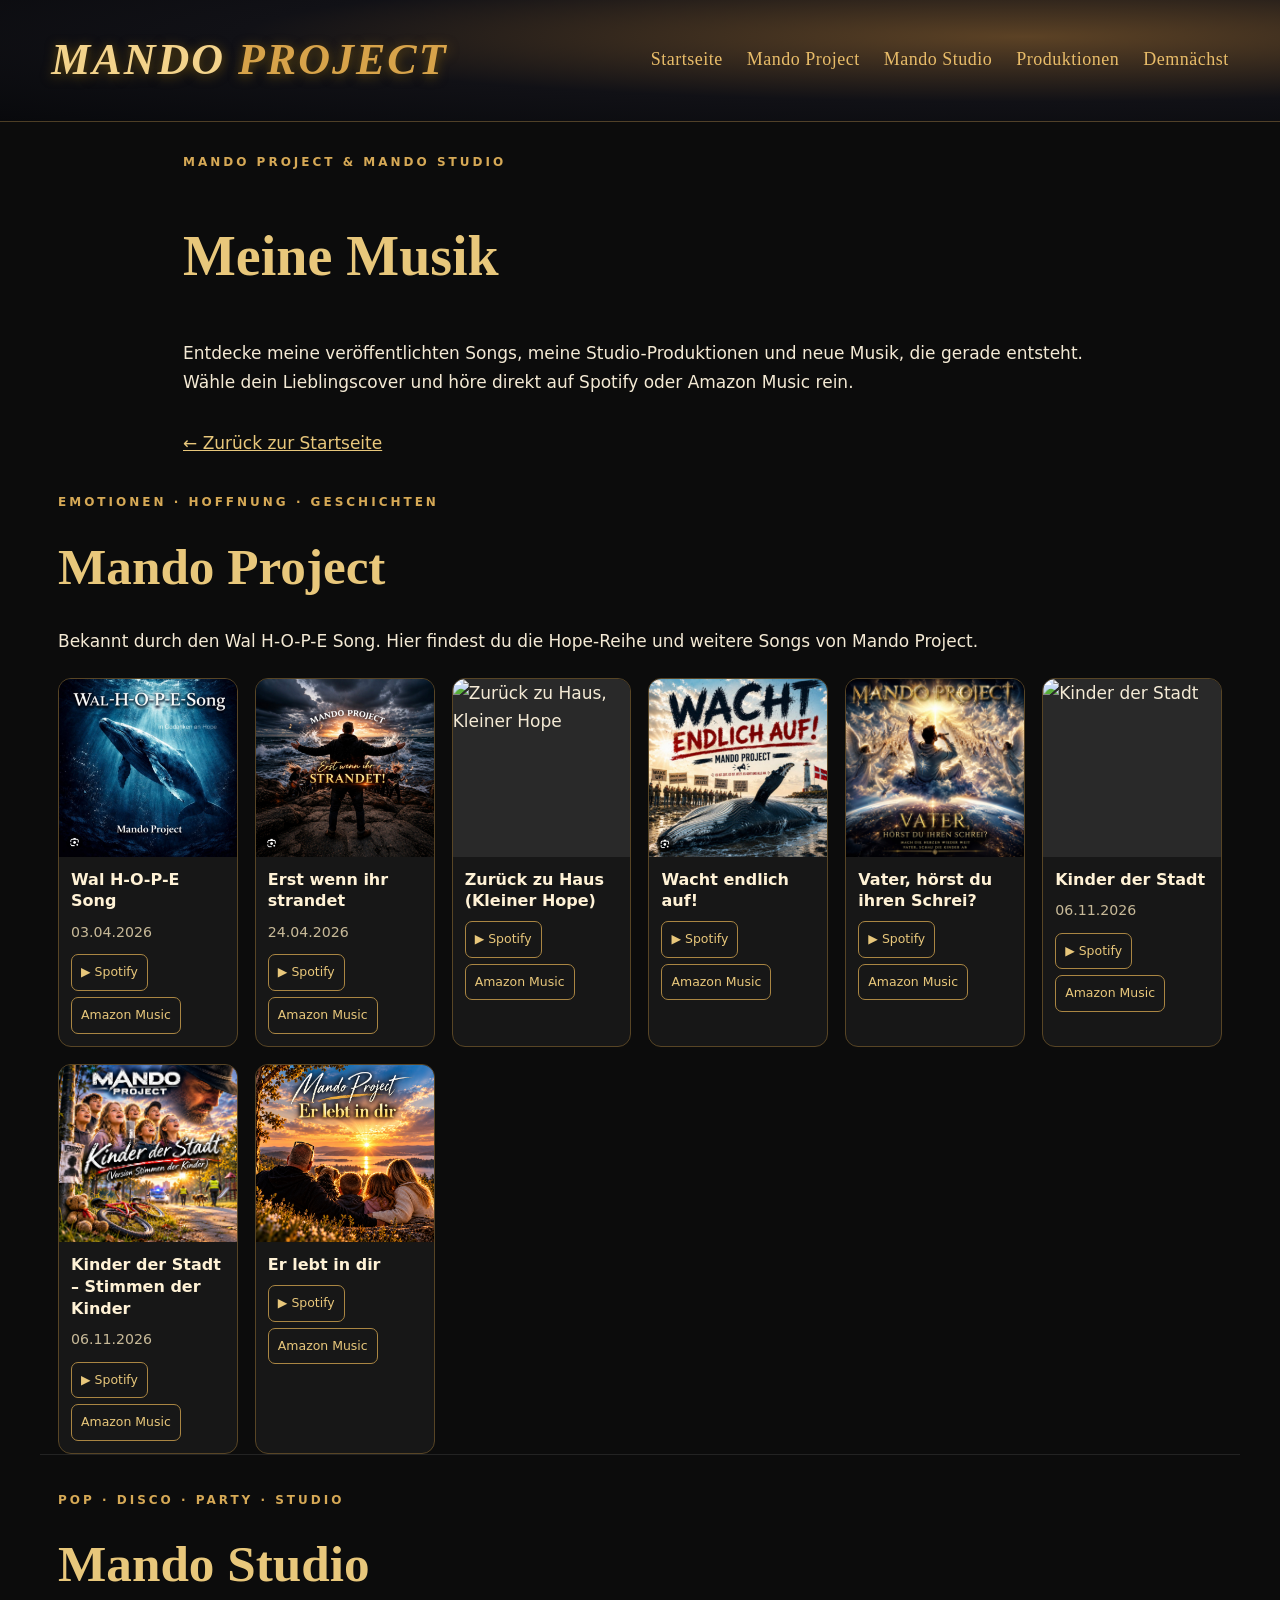
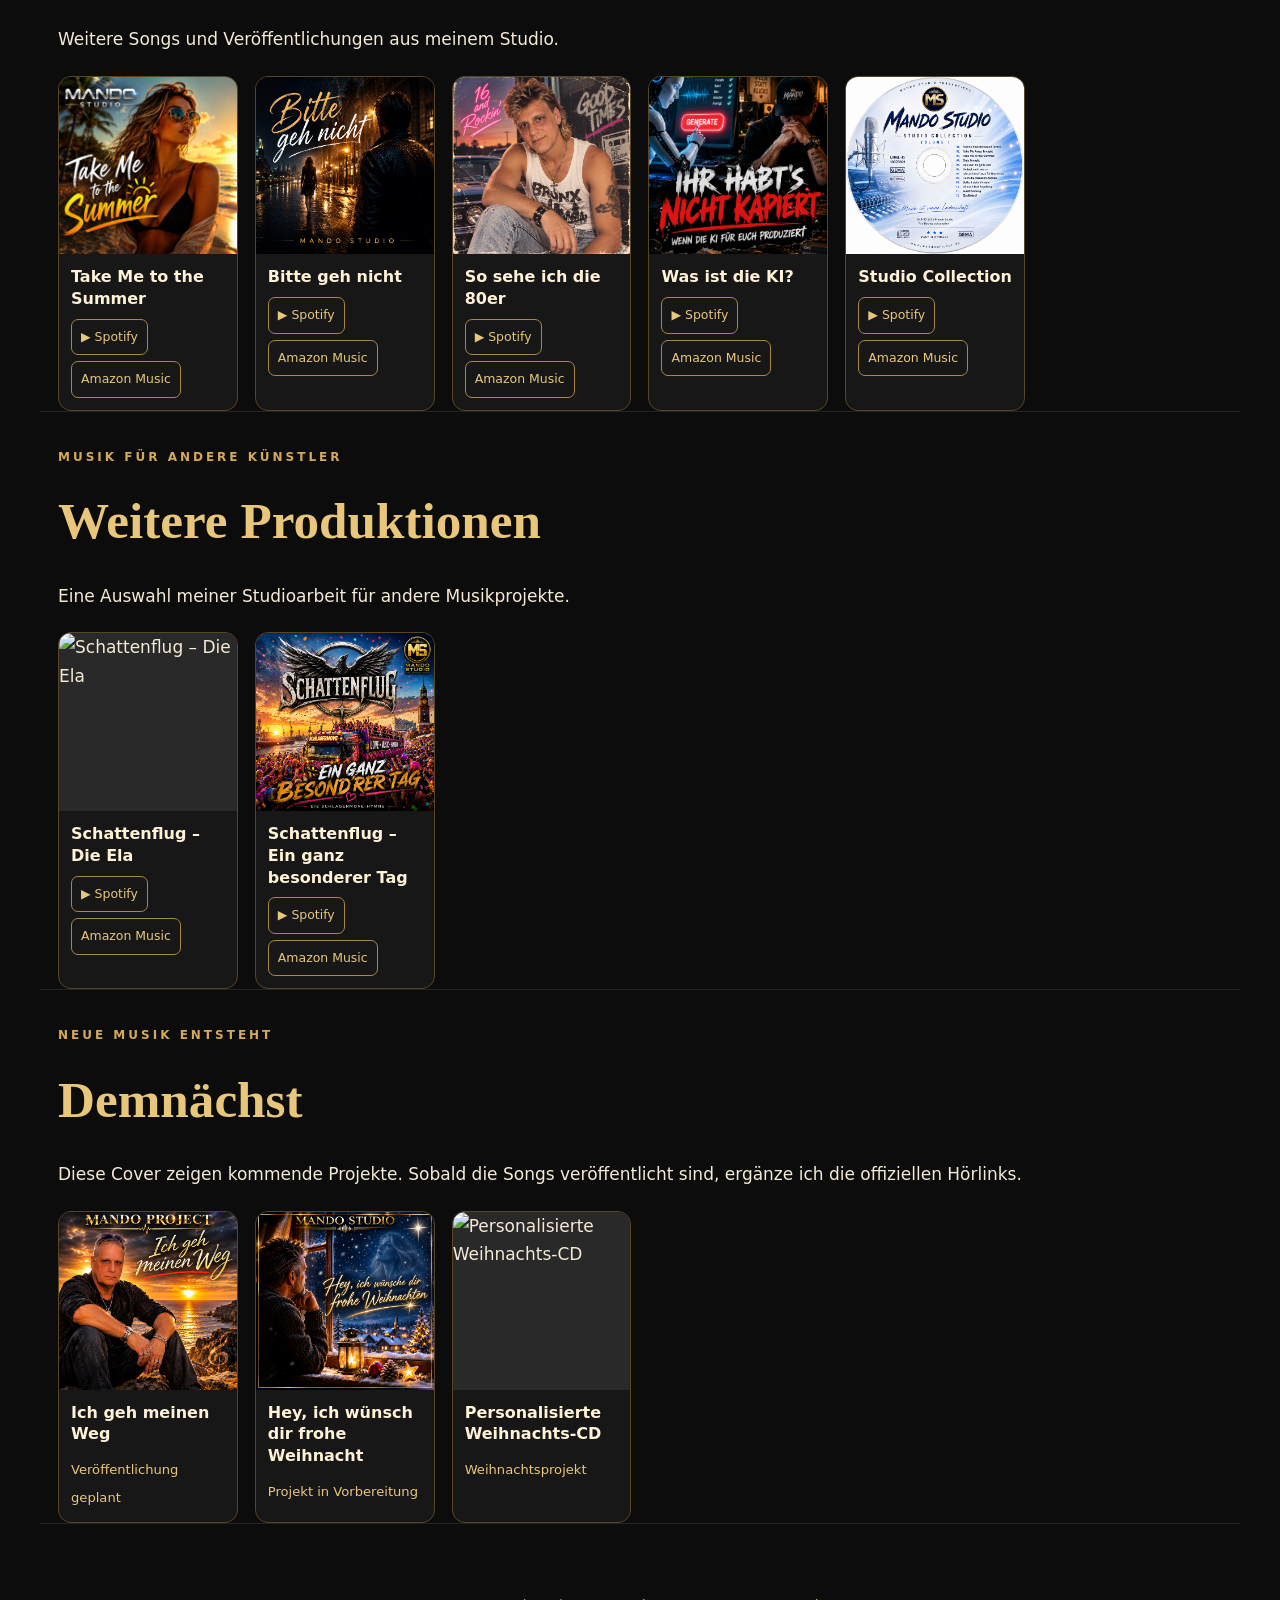
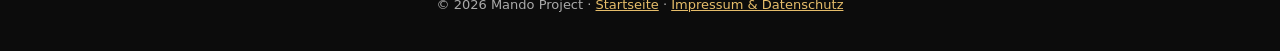
==== musik.html @ 6ba6a971 "Update musik.html" ====
<!doctype html>
<html lang="de">
<head>
<meta charset="utf-8">
<meta name="viewport" content="width=device-width, initial-scale=1">
<meta name="description" content="Alle Songs und Produktionen von Mando Project und Mando Studio.">
<title>Meine Songs – Mando Project</title>
<link rel="icon" type="image/png" href="mando-wal-favicon.png">
<link rel="stylesheet" href="style.css">
<style>
body{background:#0c0c0c;color:#f4ead5}
.music-intro{max-width:950px;margin:30px auto;padding:0 18px}
.music-intro h1{color:#e8c77b;font-family:Georgia,serif;font-size:clamp(2rem,6vw,3.5rem)}
.music-intro p{line-height:1.7}
.music-section{max-width:1200px;margin:35px auto;padding:0 18px}
.music-section h2{color:#e8c77b;font-family:Georgia,serif}
.music-section>p{line-height:1.7}
.cover-grid{display:grid;grid-template-columns:repeat(auto-fill,minmax(160px,1fr));gap:17px;margin-top:22px}
.cover-card{background:#171717;border:1px solid #584525;border-radius:13px;overflow:hidden;min-width:0}
.cover-card img{width:100%;aspect-ratio:1/1;object-fit:cover;display:block;background:#292929}
.cover-info{padding:12px}
.cover-info h3{font-size:1rem;line-height:1.35;margin:0 0 9px;overflow-wrap:anywhere;color:#fff2d6}
.cover-info small{display:block;color:#c7b998;margin-bottom:10px}
.cover-links{display:flex;flex-wrap:wrap;gap:6px}
.cover-links a{display:inline-block;text-decoration:none;color:#e8c77b;border:1px solid #aa8643;border-radius:7px;padding:7px 9px;font-size:.78rem}
.cover-links a:hover{background:#d9b86b;color:#17120a}
.pending{color:#e8c77b;font-size:.82rem}
.back-link{display:inline-block;margin-top:15px;color:#e8c77b}
@media(max-width:520px){
.cover-grid{grid-template-columns:repeat(2,minmax(0,1fr));gap:10px}
.cover-info{padding:9px}
.cover-info h3{font-size:.88rem}
.cover-links a{font-size:.72rem;padding:6px 7px}
}
</style>
</head>
<body>

<header>
<div class="nav">
<strong>MANDO <em>PROJECT</em></strong>
<nav>
<a href="index.html">Startseite</a>
<a href="#mando-project">Mando Project</a>
<a href="#studio-songs">Mando Studio</a>
<a href="#produktionen">Produktionen</a>
<a href="#demnaechst">Demnächst</a>
</nav>
</div>
</header>

<main>
<div class="music-intro">
<p class="eyebrow">MANDO PROJECT &amp; MANDO STUDIO</p>
<h1>Meine Musik</h1>
<p>Entdecke meine veröffentlichten Songs, meine Studio-Produktionen und neue Musik, die gerade entsteht. Wähle dein Lieblingscover und höre direkt auf Spotify oder Amazon Music rein.</p>
<a class="back-link" href="index.html">← Zurück zur Startseite</a>
</div>

<section class="music-section" id="mando-project">
<p class="eyebrow">EMOTIONEN · HOFFNUNG · GESCHICHTEN</p>
<h2>Mando Project</h2>
<p>Bekannt durch den Wal H-O-P-E Song. Hier findest du die Hope-Reihe und weitere Songs von Mando Project.</p>
<div class="cover-grid">

<article class="cover-card">
<img src="Wal Hope song.jpg" alt="Wal H-O-P-E Song" loading="lazy">
<div class="cover-info"><h3>Wal H-O-P-E Song</h3><small>03.04.2026</small>
<div class="cover-links">
<a href="https://open.spotify.com/intl-de/album/5B0IwRCmnelLsubYAaWG3R" target="_blank" rel="noopener noreferrer">▶ Spotify</a>
<a href="https://music.amazon.de/search/Wal+Hope+Song+Mando+Project" target="_blank" rel="noopener noreferrer">Amazon Music</a>
</div></div></article>

<article class="cover-card">
<img src="erst wenn ihr strandet.jpg" alt="Erst wenn ihr strandet" loading="lazy">
<div class="cover-info"><h3>Erst wenn ihr strandet</h3><small>24.04.2026</small>
<div class="cover-links">
<a href="https://open.spotify.com/track/1i7TlX4wdgB4fMcz7LaCHX" target="_blank" rel="noopener noreferrer">▶ Spotify</a>
<a href="https://music.amazon.de/search/Erst+wenn+ihr+strandet+Mando+Project" target="_blank" rel="noopener noreferrer">Amazon Music</a>
</div></div></article>

<article class="cover-card">
<img src="zurück zu hause kleiner Hope.jpeg" alt="Zurück zu Haus, Kleiner Hope" loading="lazy">
<div class="cover-info"><h3>Zurück zu Haus (Kleiner Hope)</h3>
<div class="cover-links">
<a href="https://open.spotify.com/search/Zur%C3%BCck%20zu%20Haus%20Kleiner%20Hope%20Mando%20Project" target="_blank" rel="noopener noreferrer">▶ Spotify</a>
<a href="https://music.amazon.com/albums/B0GZ47193T" target="_blank" rel="noopener noreferrer">Amazon Music</a>
</div></div></article>

<article class="cover-card">
<img src="wacht endlich auf.jpg" alt="Wacht endlich auf" loading="lazy">
<div class="cover-info"><h3>Wacht endlich auf!</h3>
<div class="cover-links">
<a href="https://open.spotify.com/search/Wacht%20endlich%20auf%20Mando%20Project" target="_blank" rel="noopener noreferrer">▶ Spotify</a>
<a href="https://music.amazon.de/search/Wacht+endlich+auf+Mando+Project" target="_blank" rel="noopener noreferrer">Amazon Music</a>
</div></div></article>

<article class="cover-card">
<img src="vater.png" alt="Vater, hörst du ihren Schrei" loading="lazy">
<div class="cover-info"><h3>Vater, hörst du ihren Schrei?</h3>
<div class="cover-links">
<a href="https://open.spotify.com/search/Vater%20h%C3%B6rst%20du%20ihren%20Schrei%20Mando%20Project" target="_blank" rel="noopener noreferrer">▶ Spotify</a>
<a href="https://music.amazon.de/search/Vater+h%C3%B6rst+du+ihren+Schrei+Mando+Project" target="_blank" rel="noopener noreferrer">Amazon Music</a>
</div></div></article>

<article class="cover-card">
<img src="Kinder der Stadt.png" alt="Kinder der Stadt" loading="lazy">
<div class="cover-info"><h3>Kinder der Stadt</h3><small>06.11.2026</small>
<div class="cover-links">
<a href="https://open.spotify.com/search/Kinder%20der%20Stadt%20Mando%20Project" target="_blank" rel="noopener noreferrer">▶ Spotify</a>
<a href="https://music.amazon.ca/albums/B0HQ57DHJ8" target="_blank" rel="noopener noreferrer">Amazon Music</a>
</div></div></article>

<article class="cover-card">
<img src="kinder der stadt die stimmen der kinder.png" alt="Kinder der Stadt – Stimmen der Kinder" loading="lazy">
<div class="cover-info"><h3>Kinder der Stadt – Stimmen der Kinder</h3><small>06.11.2026</small>
<div class="cover-links">
<a href="https://open.spotify.com/search/Kinder%20der%20Stadt%20Stimmen%20der%20Kinder%20Mando%20Project" target="_blank" rel="noopener noreferrer">▶ Spotify</a>
<a href="https://music.amazon.it/albums/B0HQDD9KSR" target="_blank" rel="noopener noreferrer">Amazon Music</a>
</div></div></article>

<article class="cover-card">
<img src="er lebt in dir.png" alt="Er lebt in dir" loading="lazy">
<div class="cover-info"><h3>Er lebt in dir</h3>
<div class="cover-links">
<a href="https://open.spotify.com/search/Er%20lebt%20in%20dir%20Mando%20Project" target="_blank" rel="noopener noreferrer">▶ Spotify</a>
<a href="https://music.amazon.de/search/Er+lebt+in+dir+Mando+Project" target="_blank" rel="noopener noreferrer">Amazon Music</a>
</div></div></article>

</div>
</section>

<section class="music-section" id="studio-songs">
<p class="eyebrow">POP · DISCO · PARTY · STUDIO</p>
<h2>Mando Studio</h2>
<p>Weitere Songs und Veröffentlichungen aus meinem Studio.</p>
<div class="cover-grid">

<article class="cover-card">
<img src="take-me-to-the-summer.png" alt="Take Me to the Summer" loading="lazy">
<div class="cover-info"><h3>Take Me to the Summer</h3>
<div class="cover-links">
<a href="https://open.spotify.com/search/Take%20Me%20to%20the%20Summer%20Mando%20Studio" target="_blank" rel="noopener noreferrer">▶ Spotify</a>
<a href="https://music.amazon.de/search/Take+Me+to+the+Summer+Mando+Studio" target="_blank" rel="noopener noreferrer">Amazon Music</a>
</div></div></article>

<article class="cover-card">
<img src="bitte geh nicht.png" alt="Bitte geh nicht" loading="lazy">
<div class="cover-info"><h3>Bitte geh nicht</h3>
<div class="cover-links">
<a href="https://open.spotify.com/search/Bitte%20geh%20nicht%20Mando%20Studio" target="_blank" rel="noopener noreferrer">▶ Spotify</a>
<a href="https://music.amazon.de/search/Bitte+geh+nicht+Mando+Studio" target="_blank" rel="noopener noreferrer">Amazon Music</a>
</div></div></article>

<article class="cover-card">
<img src="so sehe ich die 80er.png" alt="So sehe ich die 80er" loading="lazy">
<div class="cover-info"><h3>So sehe ich die 80er</h3>
<div class="cover-links">
<a href="https://open.spotify.com/search/So%20sehe%20ich%20die%2080er%20Mando%20Studio" target="_blank" rel="noopener noreferrer">▶ Spotify</a>
<a href="https://music.amazon.de/search/So+sehe+ich+die+80er+Mando+Studio" target="_blank" rel="noopener noreferrer">Amazon Music</a>
</div></div></article>

<article class="cover-card">
<img src="was ist die Ki.png" alt="Was ist die KI" loading="lazy">
<div class="cover-info"><h3>Was ist die KI?</h3>
<div class="cover-links">
<a href="https://open.spotify.com/search/Was%20ist%20die%20KI%20Mando%20Studio" target="_blank" rel="noopener noreferrer">▶ Spotify</a>
<a href="https://music.amazon.de/search/Was+ist+die+KI+Mando+Studio" target="_blank" rel="noopener noreferrer">Amazon Music</a>
</div></div></article>

<article class="cover-card">
<img src="studio 1 collection.png" alt="Mando Studio Collection" loading="lazy">
<div class="cover-info"><h3>Studio Collection</h3>
<div class="cover-links">
<a href="https://open.spotify.com/search/Mando%20Studio%20Collection" target="_blank" rel="noopener noreferrer">▶ Spotify</a>
<a href="https://music.amazon.de/search/Mando+Studio+Collection" target="_blank" rel="noopener noreferrer">Amazon Music</a>
</div></div></article>

</div>
</section>

<section class="music-section" id="produktionen">
<p class="eyebrow">MUSIK FÜR ANDERE KÜNSTLER</p>
<h2>Weitere Produktionen</h2>
<p>Eine Auswahl meiner Studioarbeit für andere Musikprojekte.</p>
<div class="cover-grid">

<article class="cover-card">
<img src="Schattenflug die ela.png" alt="Schattenflug – Die Ela" loading="lazy">
<div class="cover-info"><h3>Schattenflug – Die Ela</h3>
<div class="cover-links">
<a href="https://open.spotify.com/search/Schattenflug%20Die%20Ela" target="_blank" rel="noopener noreferrer">▶ Spotify</a>
<a href="https://music.amazon.de/search/Schattenflug+Die+Ela" target="_blank" rel="noopener noreferrer">Amazon Music</a>
</div></div></article>

<article class="cover-card">
<img src="schattenflug ein ganz besonderer tag.png" alt="Schattenflug – Ein ganz besonderer Tag" loading="lazy">
<div class="cover-info"><h3>Schattenflug – Ein ganz besonderer Tag</h3>
<div class="cover-links">
<a href="https://open.spotify.com/search/Schattenflug%20Ein%20ganz%20besonderer%20Tag" target="_blank" rel="noopener noreferrer">▶ Spotify</a>
<a href="https://music.amazon.de/search/Schattenflug+Ein+ganz+besonderer+Tag" target="_blank" rel="noopener noreferrer">Amazon Music</a>
</div></div></article>

</div>
</section>

<section class="music-section" id="demnaechst">
<p class="eyebrow">NEUE MUSIK ENTSTEHT</p>
<h2>Demnächst</h2>
<p>Diese Cover zeigen kommende Projekte. Sobald die Songs veröffentlicht sind, ergänze ich die offiziellen Hörlinks.</p>
<div class="cover-grid">

<article class="cover-card">
<img src="ich geh meinen weg.png" alt="Ich geh meinen Weg" loading="lazy">
<div class="cover-info"><h3>Ich geh meinen Weg</h3><span class="pending">Veröffentlichung geplant</span></div>
</article>

<article class="cover-card">
<img src="hey ich wünsch dir frohe weihnacht.png" alt="Hey, ich wünsch dir frohe Weihnacht" loading="lazy">
<div class="cover-info"><h3>Hey, ich wünsch dir frohe Weihnacht</h3><span class="pending">Projekt in Vorbereitung</span></div>
</article>

<article class="cover-card">
<img src="weihnachts cd personal.png" alt="Personalisierte Weihnachts-CD" loading="lazy">
<div class="cover-info"><h3>Personalisierte Weihnachts-CD</h3><span class="pending">Weihnachtsprojekt</span></div>
</article>

</div>
</section>

</main>

<footer>
© 2026 Mando Project ·
<a href="index.html">Startseite</a> ·
<a href="impressum.html">Impressum &amp; Datenschutz</a>
</footer>

</body>
</html>
---- style.css ----
* {
  box-sizing: border-box;
}

html {
  scroll-behavior: smooth;
}

body {
  margin: 0;
  background: #0c0d10;
  color: #f2eee6;
  font: 17px/1.65 system-ui, Arial, sans-serif;
}

a {
  color: #e6bd6a;
}

header {
  background: radial-gradient(
    ellipse at 80% 30%,
    #5c4225 0%,
    #111116 54%,
    #08090c 100%
  );
}

/* GOLD HEADER */

.nav {
  display: flex;
  justify-content: space-between;
  align-items: center;
  gap: 22px;
  padding: 24px 4%;
  border-bottom: 1px solid #d7a95755;
}

.nav strong {
  font-family: Georgia, "Times New Roman", serif;
  font-style: italic;
  font-weight: 700;
  font-size: clamp(28px, 3.5vw, 44px);
  letter-spacing: 2px;
  color: #f3d38b;
  text-shadow: 0 2px 12px #b8860b88;
}

.nav strong em {
  font-style: italic;
  color: #d7a34a;
}

.nav nav {
  display: flex;
  gap: 24px;
  flex-wrap: wrap;
}

.nav nav a {
  color: #e8bc69;
  text-decoration: none;
  font-family: Georgia, "Times New Roman", serif;
  font-size: 18px;
  letter-spacing: 0.5px;
  transition: color 0.2s ease;
}

.nav nav a:hover {
  color: #ffffff;
}

/* CINEMA BANNER */

.hero {
  width: 100%;
  max-width: none;
  margin: 0 auto;
  padding: 55px 3% 100px;
}

.hero > img {
  display: block;
  width: 100%;
  height: auto;
  max-width: none;
  border-radius: 12px;
  box-shadow: 0 15px 45px #00000080;
}

.eyebrow {
  color: #d6a956;
  font-size: 12px;
  letter-spacing: 0.25em;
  font-weight: 700;
}

.hero h1 {
  font-size: clamp(46px, 7vw, 94px);
  line-height: 1.08;
  letter-spacing: -0.045em;
  margin: 30px 0 20px;
}

.hero h1 em {
  font-style: normal;
  color: #e8bb69;
}

.hero p {
  font-size: 21px;
  max-width: 650px;
}

.cta,
.listen {
  display: inline-block;
  border: 1px solid #d7a957;
  border-radius: 6px;
  padding: 10px 16px;
  text-decoration: none;
  margin-top: 14px;
}

/* MAIN CONTENT */

main section {
  max-width: 1160px;
  margin: 0 auto;
  padding: 76px 5%;
  border-bottom: 1px solid #ffffff18;
}

h2 {
  font-size: clamp(32px, 4vw, 52px);
  margin: 0 0 18px;
}

h3 {
  margin: 4px 0;
  font-size: 20px;
}

.songs {
  display: grid;
  grid-template-columns: repeat(auto-fit, minmax(240px, 1fr));
  gap: 22px;
  margin-top: 35px;
}

.song {
  background: #191a1e;
  border: 1px solid #ffffff16;
  border-radius: 12px;
  overflow: hidden;
}

.song img,
.placeholder {
  width: 100%;
  aspect-ratio: 1/1;
  object-fit: cover;
  display: block;
}

.placeholder {
  display: flex;
  flex-direction: column;
  justify-content: center;
  align-items: center;
  text-align: center;
  padding: 25px;
  background: linear-gradient(145deg, #27201c, #0f1b28);
  color: #d5bd93;
}

.placeholder span {
  font-size: 60px;
}

.info {
  padding: 19px;
}

.info small {
  color: #c7a36b;
}

.listen {
  font-size: 13px;
}

.twocol {
  display: grid;
  grid-template-columns: 1fr 1fr;
  gap: 38px;
  align-items: center;
}

.twocol > img {
  width: 100%;
  max-height: 520px;
  object-fit: cover;
  border-radius: 12px;
}

.mini {
  display: grid;
  grid-template-columns: 1fr 1fr;
  gap: 14px;
}

.mini figure {
  margin: 0;
}

.mini img {
  width: 100%;
  border-radius: 8px;
}

.mini figcaption {
  font-size: 13px;
}

footer {
  text-align: center;
  padding: 35px;
  color: #aaa;
  font-size: 13px;
}

/* MOBILE DESIGN */

@media (max-width: 700px) {
  .nav {
    align-items: center;
    flex-direction: column;
    text-align: center;
    padding: 24px 12px;
  }

  .nav strong {
    font-size: 34px;
  }

  .nav nav {
    justify-content: center;
    gap: 12px 20px;
  }

  .nav nav a {
    font-size: 17px;
  }

  .hero {
    padding: 25px 0 75px;
  }

  .hero > img {
    width: 100%;
    border-radius: 0;
  }

  .hero h1,
  .hero p,
  .hero .cta {
    margin-left: 5%;
    margin-right: 5%;
  }

  .twocol {
    grid-template-columns: 1fr;
  }
}
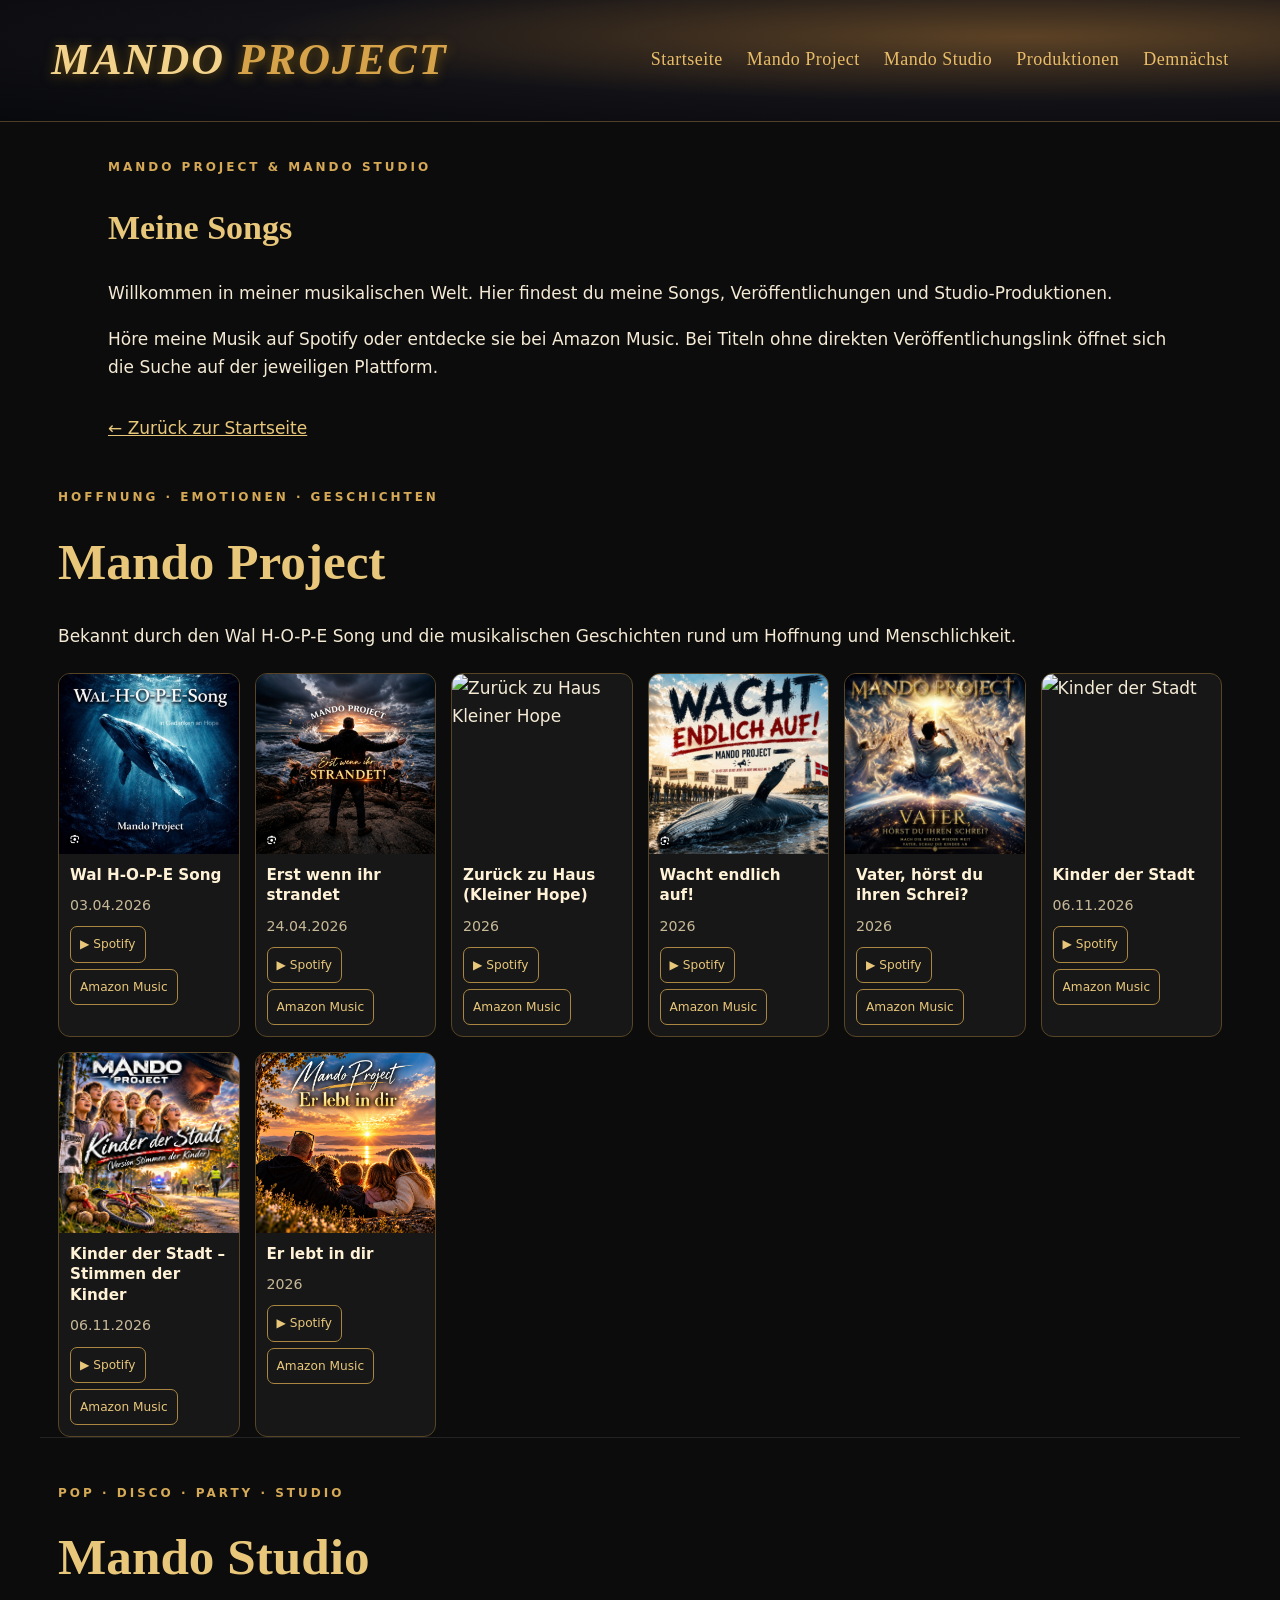
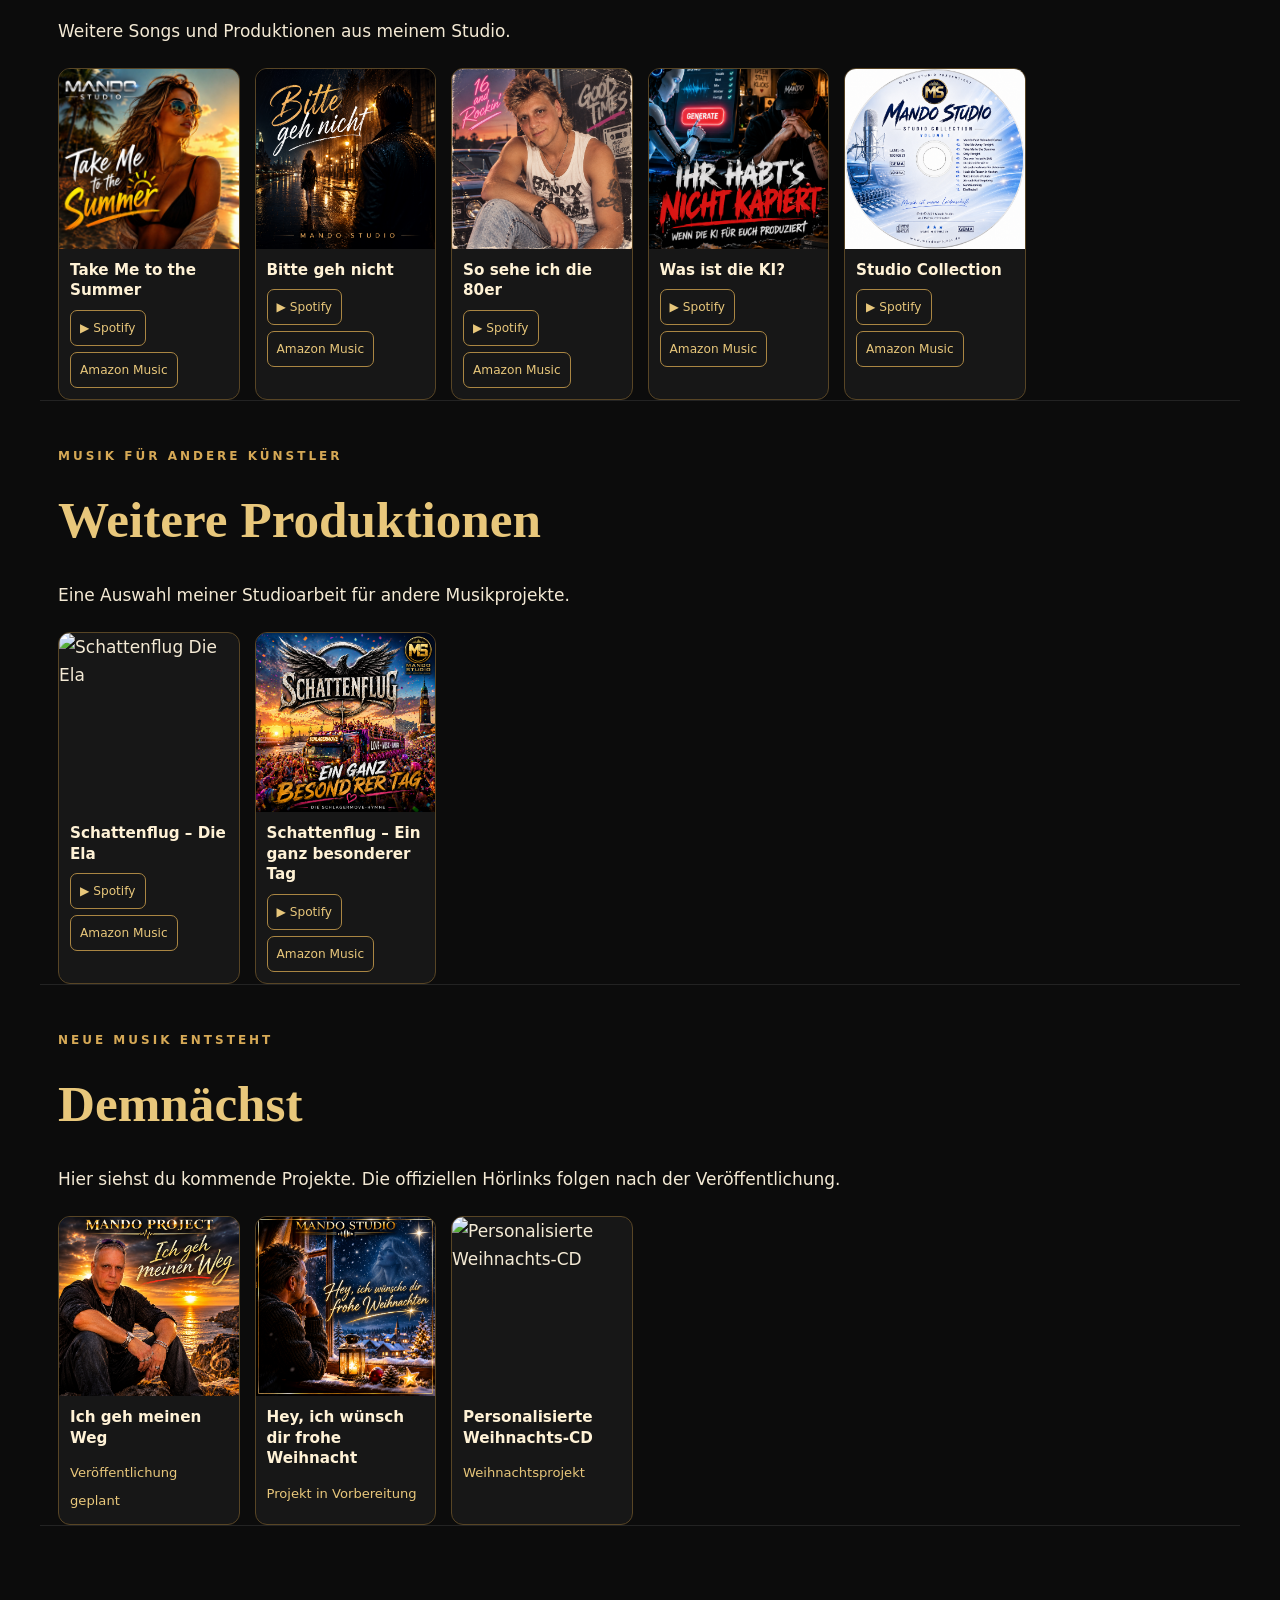
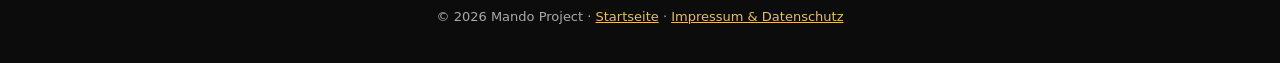
==== commit 34ba06cd: "Update musik.html" ====
--- a/musik.html
+++ b/musik.html
@@ -4,34 +4,114 @@
 <head>
 <meta charset="utf-8">
 <meta name="viewport" content="width=device-width, initial-scale=1">
-<meta name="description" content="Alle Songs und Produktionen von Mando Project und Mando Studio.">
-<title>Meine Songs – Mando Project</title>
+<meta name="description" content="Songs und Produktionen von Mando Project und Mando Studio">
+<title>Meine Songs - Mando Project</title>
 <link rel="icon" type="image/png" href="mando-wal-favicon.png">
 <link rel="stylesheet" href="style.css">
 <style>
-body{background:#0c0c0c;color:#f4ead5}
-.music-intro{max-width:950px;margin:30px auto;padding:0 18px}
-.music-intro h1{color:#e8c77b;font-family:Georgia,serif;font-size:clamp(2rem,6vw,3.5rem)}
-.music-intro p{line-height:1.7}
-.music-section{max-width:1200px;margin:35px auto;padding:0 18px}
-.music-section h2{color:#e8c77b;font-family:Georgia,serif}
-.music-section>p{line-height:1.7}
-.cover-grid{display:grid;grid-template-columns:repeat(auto-fill,minmax(160px,1fr));gap:17px;margin-top:22px}
-.cover-card{background:#171717;border:1px solid #584525;border-radius:13px;overflow:hidden;min-width:0}
-.cover-card img{width:100%;aspect-ratio:1/1;object-fit:cover;display:block;background:#292929}
-.cover-info{padding:12px}
-.cover-info h3{font-size:1rem;line-height:1.35;margin:0 0 9px;overflow-wrap:anywhere;color:#fff2d6}
-.cover-info small{display:block;color:#c7b998;margin-bottom:10px}
-.cover-links{display:flex;flex-wrap:wrap;gap:6px}
-.cover-links a{display:inline-block;text-decoration:none;color:#e8c77b;border:1px solid #aa8643;border-radius:7px;padding:7px 9px;font-size:.78rem}
-.cover-links a:hover{background:#d9b86b;color:#17120a}
-.pending{color:#e8c77b;font-size:.82rem}
-.back-link{display:inline-block;margin-top:15px;color:#e8c77b}
-@media(max-width:520px){
-.cover-grid{grid-template-columns:repeat(2,minmax(0,1fr));gap:10px}
-.cover-info{padding:9px}
-.cover-info h3{font-size:.88rem}
-.cover-links a{font-size:.72rem;padding:6px 7px}
+body {
+  background: #0c0c0c;
+  color: #f4ead5;
+}
+.music-intro {
+  max-width: 1100px;
+  margin: 35px auto;
+  padding: 0 18px;
+}
+.music-intro h1,
+.music-section h2 {
+  color: #e8c77b;
+  font-family: Georgia, serif;
+}
+.music-intro p,
+.music-section p {
+  line-height: 1.7;
+}
+.music-section {
+  max-width: 1200px;
+  margin: 45px auto;
+  padding: 0 18px;
+}
+.cover-grid {
+  display: grid;
+  grid-template-columns: repeat(auto-fill, minmax(155px, 1fr));
+  gap: 15px;
+  margin-top: 22px;
+}
+.cover-card {
+  background: #171717;
+  border: 1px solid #584525;
+  border-radius: 12px;
+  overflow: hidden;
+  min-width: 0;
+}
+.cover-card img {
+  display: block;
+  width: 100%;
+  aspect-ratio: 1 / 1;
+  object-fit: cover;
+}
+.cover-info {
+  padding: 11px;
+}
+.cover-info h3 {
+  color: #fff2d6;
+  font-size: 0.95rem;
+  line-height: 1.35;
+  margin: 0 0 9px;
+  overflow-wrap: anywhere;
+}
+.cover-info small {
+  display: block;
+  color: #c7b998;
+  margin-bottom: 9px;
+}
+.cover-links {
+  display: flex;
+  flex-wrap: wrap;
+  gap: 6px;
+}
+.cover-links a {
+  color: #e8c77b;
+  border: 1px solid #aa8643;
+  border-radius: 7px;
+  padding: 7px 9px;
+  font-size: 0.76rem;
+  text-decoration: none;
+}
+.cover-links a:hover {
+  background: #d9b86b;
+  color: #17120a;
+}
+.pending {
+  color: #e8c77b;
+  font-size: 0.82rem;
+}
+.back-link {
+  color: #e8c77b;
+  display: inline-block;
+  margin-top: 15px;
+}
+.music-nav {
+  display: flex;
+  flex-wrap: wrap;
+  gap: 14px;
+}
+@media (max-width: 520px) {
+  .cover-grid {
+    grid-template-columns: repeat(2, minmax(0, 1fr));
+    gap: 10px;
+  }
+  .cover-info {
+    padding: 9px;
+  }
+  .cover-info h3 {
+    font-size: 0.88rem;
+  }
+  .cover-links a {
+    font-size: 0.72rem;
+    padding: 6px 7px;
+  }
 }
 </style>
 </head>
@@ -40,7 +120,7 @@
 <header>
 <div class="nav">
 <strong>MANDO <em>PROJECT</em></strong>
-<nav>
+<nav class="music-nav">
 <a href="index.html">Startseite</a>
 <a href="#mando-project">Mando Project</a>
 <a href="#studio-songs">Mando Studio</a>
@@ -51,82 +131,117 @@
 </header>
 
 <main>
+
 <div class="music-intro">
 <p class="eyebrow">MANDO PROJECT &amp; MANDO STUDIO</p>
-<h1>Meine Musik</h1>
-<p>Entdecke meine veröffentlichten Songs, meine Studio-Produktionen und neue Musik, die gerade entsteht. Wähle dein Lieblingscover und höre direkt auf Spotify oder Amazon Music rein.</p>
+<h1>Meine Songs</h1>
+<p>Willkommen in meiner musikalischen Welt. Hier findest du meine Songs, Veröffentlichungen und Studio-Produktionen.</p>
+<p>Höre meine Musik auf Spotify oder entdecke sie bei Amazon Music. Bei Titeln ohne direkten Veröffentlichungslink öffnet sich die Suche auf der jeweiligen Plattform.</p>
 <a class="back-link" href="index.html">← Zurück zur Startseite</a>
 </div>
 
 <section class="music-section" id="mando-project">
-<p class="eyebrow">EMOTIONEN · HOFFNUNG · GESCHICHTEN</p>
+<p class="eyebrow">HOFFNUNG · EMOTIONEN · GESCHICHTEN</p>
 <h2>Mando Project</h2>
-<p>Bekannt durch den Wal H-O-P-E Song. Hier findest du die Hope-Reihe und weitere Songs von Mando Project.</p>
+<p>Bekannt durch den Wal H-O-P-E Song und die musikalischen Geschichten rund um Hoffnung und Menschlichkeit.</p>
+
 <div class="cover-grid">
 
 <article class="cover-card">
 <img src="Wal Hope song.jpg" alt="Wal H-O-P-E Song" loading="lazy">
-<div class="cover-info"><h3>Wal H-O-P-E Song</h3><small>03.04.2026</small>
+<div class="cover-info">
+<h3>Wal H-O-P-E Song</h3>
+<small>03.04.2026</small>
 <div class="cover-links">
 <a href="https://open.spotify.com/intl-de/album/5B0IwRCmnelLsubYAaWG3R" target="_blank" rel="noopener noreferrer">▶ Spotify</a>
-<a href="https://music.amazon.de/search/Wal+Hope+Song+Mando+Project" target="_blank" rel="noopener noreferrer">Amazon Music</a>
-</div></div></article>
+<a href="https://music.amazon.de/search/Wal%20Hope%20Song%20Mando%20Project" target="_blank" rel="noopener noreferrer">Amazon Music</a>
+</div>
+</div>
+</article>
 
 <article class="cover-card">
 <img src="erst wenn ihr strandet.jpg" alt="Erst wenn ihr strandet" loading="lazy">
-<div class="cover-info"><h3>Erst wenn ihr strandet</h3><small>24.04.2026</small>
+<div class="cover-info">
+<h3>Erst wenn ihr strandet</h3>
+<small>24.04.2026</small>
 <div class="cover-links">
 <a href="https://open.spotify.com/track/1i7TlX4wdgB4fMcz7LaCHX" target="_blank" rel="noopener noreferrer">▶ Spotify</a>
-<a href="https://music.amazon.de/search/Erst+wenn+ihr+strandet+Mando+Project" target="_blank" rel="noopener noreferrer">Amazon Music</a>
-</div></div></article>
-
-<article class="cover-card">
-<img src="zurück zu hause kleiner Hope.jpeg" alt="Zurück zu Haus, Kleiner Hope" loading="lazy">
-<div class="cover-info"><h3>Zurück zu Haus (Kleiner Hope)</h3>
+<a href="https://music.amazon.de/search/Erst%20wenn%20ihr%20strandet%20Mando%20Project" target="_blank" rel="noopener noreferrer">Amazon Music</a>
+</div>
+</div>
+</article>
+
+<article class="cover-card">
+<img src="zurück zu hause kleiner Hope.jpeg" alt="Zurück zu Haus Kleiner Hope" loading="lazy">
+<div class="cover-info">
+<h3>Zurück zu Haus (Kleiner Hope)</h3>
+<small>2026</small>
 <div class="cover-links">
 <a href="https://open.spotify.com/search/Zur%C3%BCck%20zu%20Haus%20Kleiner%20Hope%20Mando%20Project" target="_blank" rel="noopener noreferrer">▶ Spotify</a>
 <a href="https://music.amazon.com/albums/B0GZ47193T" target="_blank" rel="noopener noreferrer">Amazon Music</a>
-</div></div></article>
+</div>
+</div>
+</article>
 
 <article class="cover-card">
 <img src="wacht endlich auf.jpg" alt="Wacht endlich auf" loading="lazy">
-<div class="cover-info"><h3>Wacht endlich auf!</h3>
+<div class="cover-info">
+<h3>Wacht endlich auf!</h3>
+<small>2026</small>
 <div class="cover-links">
 <a href="https://open.spotify.com/search/Wacht%20endlich%20auf%20Mando%20Project" target="_blank" rel="noopener noreferrer">▶ Spotify</a>
-<a href="https://music.amazon.de/search/Wacht+endlich+auf+Mando+Project" target="_blank" rel="noopener noreferrer">Amazon Music</a>
-</div></div></article>
-
-<article class="cover-card">
-<img src="vater.png" alt="Vater, hörst du ihren Schrei" loading="lazy">
-<div class="cover-info"><h3>Vater, hörst du ihren Schrei?</h3>
+<a href="https://music.amazon.de/search/Wacht%20endlich%20auf%20Mando%20Project" target="_blank" rel="noopener noreferrer">Amazon Music</a>
+</div>
+</div>
+</article>
+
+<article class="cover-card">
+<img src="vater.png" alt="Vater hörst du ihren Schrei" loading="lazy">
+<div class="cover-info">
+<h3>Vater, hörst du ihren Schrei?</h3>
+<small>2026</small>
 <div class="cover-links">
 <a href="https://open.spotify.com/search/Vater%20h%C3%B6rst%20du%20ihren%20Schrei%20Mando%20Project" target="_blank" rel="noopener noreferrer">▶ Spotify</a>
-<a href="https://music.amazon.de/search/Vater+h%C3%B6rst+du+ihren+Schrei+Mando+Project" target="_blank" rel="noopener noreferrer">Amazon Music</a>
-</div></div></article>
+<a href="https://music.amazon.de/search/Vater%20h%C3%B6rst%20du%20ihren%20Schrei%20Mando%20Project" target="_blank" rel="noopener noreferrer">Amazon Music</a>
+</div>
+</div>
+</article>
 
 <article class="cover-card">
 <img src="Kinder der Stadt.png" alt="Kinder der Stadt" loading="lazy">
-<div class="cover-info"><h3>Kinder der Stadt</h3><small>06.11.2026</small>
+<div class="cover-info">
+<h3>Kinder der Stadt</h3>
+<small>06.11.2026</small>
 <div class="cover-links">
 <a href="https://open.spotify.com/search/Kinder%20der%20Stadt%20Mando%20Project" target="_blank" rel="noopener noreferrer">▶ Spotify</a>
 <a href="https://music.amazon.ca/albums/B0HQ57DHJ8" target="_blank" rel="noopener noreferrer">Amazon Music</a>
-</div></div></article>
-
-<article class="cover-card">
-<img src="kinder der stadt die stimmen der kinder.png" alt="Kinder der Stadt – Stimmen der Kinder" loading="lazy">
-<div class="cover-info"><h3>Kinder der Stadt – Stimmen der Kinder</h3><small>06.11.2026</small>
+</div>
+</div>
+</article>
+
+<article class="cover-card">
+<img src="kinder der stadt die stimmen der kinder.png" alt="Kinder der Stadt Stimmen der Kinder" loading="lazy">
+<div class="cover-info">
+<h3>Kinder der Stadt – Stimmen der Kinder</h3>
+<small>06.11.2026</small>
 <div class="cover-links">
 <a href="https://open.spotify.com/search/Kinder%20der%20Stadt%20Stimmen%20der%20Kinder%20Mando%20Project" target="_blank" rel="noopener noreferrer">▶ Spotify</a>
 <a href="https://music.amazon.it/albums/B0HQDD9KSR" target="_blank" rel="noopener noreferrer">Amazon Music</a>
-</div></div></article>
+</div>
+</div>
+</article>
 
 <article class="cover-card">
 <img src="er lebt in dir.png" alt="Er lebt in dir" loading="lazy">
-<div class="cover-info"><h3>Er lebt in dir</h3>
+<div class="cover-info">
+<h3>Er lebt in dir</h3>
+<small>2026</small>
 <div class="cover-links">
 <a href="https://open.spotify.com/search/Er%20lebt%20in%20dir%20Mando%20Project" target="_blank" rel="noopener noreferrer">▶ Spotify</a>
-<a href="https://music.amazon.de/search/Er+lebt+in+dir+Mando+Project" target="_blank" rel="noopener noreferrer">Amazon Music</a>
-</div></div></article>
+<a href="https://music.amazon.de/search/Er%20lebt%20in%20dir%20Mando%20Project" target="_blank" rel="noopener noreferrer">Amazon Music</a>
+</div>
+</div>
+</article>
 
 </div>
 </section>
@@ -134,48 +249,64 @@
 <section class="music-section" id="studio-songs">
 <p class="eyebrow">POP · DISCO · PARTY · STUDIO</p>
 <h2>Mando Studio</h2>
-<p>Weitere Songs und Veröffentlichungen aus meinem Studio.</p>
+<p>Weitere Songs und Produktionen aus meinem Studio.</p>
+
 <div class="cover-grid">
 
 <article class="cover-card">
 <img src="take-me-to-the-summer.png" alt="Take Me to the Summer" loading="lazy">
-<div class="cover-info"><h3>Take Me to the Summer</h3>
+<div class="cover-info">
+<h3>Take Me to the Summer</h3>
 <div class="cover-links">
 <a href="https://open.spotify.com/search/Take%20Me%20to%20the%20Summer%20Mando%20Studio" target="_blank" rel="noopener noreferrer">▶ Spotify</a>
-<a href="https://music.amazon.de/search/Take+Me+to+the+Summer+Mando+Studio" target="_blank" rel="noopener noreferrer">Amazon Music</a>
-</div></div></article>
+<a href="https://music.amazon.de/search/Take%20Me%20to%20the%20Summer%20Mando%20Studio" target="_blank" rel="noopener noreferrer">Amazon Music</a>
+</div>
+</div>
+</article>
 
 <article class="cover-card">
 <img src="bitte geh nicht.png" alt="Bitte geh nicht" loading="lazy">
-<div class="cover-info"><h3>Bitte geh nicht</h3>
+<div class="cover-info">
+<h3>Bitte geh nicht</h3>
 <div class="cover-links">
 <a href="https://open.spotify.com/search/Bitte%20geh%20nicht%20Mando%20Studio" target="_blank" rel="noopener noreferrer">▶ Spotify</a>
-<a href="https://music.amazon.de/search/Bitte+geh+nicht+Mando+Studio" target="_blank" rel="noopener noreferrer">Amazon Music</a>
-</div></div></article>
+<a href="https://music.amazon.de/search/Bitte%20geh%20nicht%20Mando%20Studio" target="_blank" rel="noopener noreferrer">Amazon Music</a>
+</div>
+</div>
+</article>
 
 <article class="cover-card">
 <img src="so sehe ich die 80er.png" alt="So sehe ich die 80er" loading="lazy">
-<div class="cover-info"><h3>So sehe ich die 80er</h3>
+<div class="cover-info">
+<h3>So sehe ich die 80er</h3>
 <div class="cover-links">
 <a href="https://open.spotify.com/search/So%20sehe%20ich%20die%2080er%20Mando%20Studio" target="_blank" rel="noopener noreferrer">▶ Spotify</a>
-<a href="https://music.amazon.de/search/So+sehe+ich+die+80er+Mando+Studio" target="_blank" rel="noopener noreferrer">Amazon Music</a>
-</div></div></article>
+<a href="https://music.amazon.de/search/So%20sehe%20ich%20die%2080er%20Mando%20Studio" target="_blank" rel="noopener noreferrer">Amazon Music</a>
+</div>
+</div>
+</article>
 
 <article class="cover-card">
 <img src="was ist die Ki.png" alt="Was ist die KI" loading="lazy">
-<div class="cover-info"><h3>Was ist die KI?</h3>
+<div class="cover-info">
+<h3>Was ist die KI?</h3>
 <div class="cover-links">
 <a href="https://open.spotify.com/search/Was%20ist%20die%20KI%20Mando%20Studio" target="_blank" rel="noopener noreferrer">▶ Spotify</a>
-<a href="https://music.amazon.de/search/Was+ist+die+KI+Mando+Studio" target="_blank" rel="noopener noreferrer">Amazon Music</a>
-</div></div></article>
-
-<article class="cover-card">
-<img src="studio 1 collection.png" alt="Mando Studio Collection" loading="lazy">
-<div class="cover-info"><h3>Studio Collection</h3>
+<a href="https://music.amazon.de/search/Was%20ist%20die%20KI%20Mando%20Studio" target="_blank" rel="noopener noreferrer">Amazon Music</a>
+</div>
+</div>
+</article>
+
+<article class="cover-card">
+<img src="studio 1 collection.png" alt="Studio Collection" loading="lazy">
+<div class="cover-info">
+<h3>Studio Collection</h3>
 <div class="cover-links">
 <a href="https://open.spotify.com/search/Mando%20Studio%20Collection" target="_blank" rel="noopener noreferrer">▶ Spotify</a>
-<a href="https://music.amazon.de/search/Mando+Studio+Collection" target="_blank" rel="noopener noreferrer">Amazon Music</a>
-</div></div></article>
+<a href="https://music.amazon.de/search/Mando%20Studio%20Collection" target="_blank" rel="noopener noreferrer">Amazon Music</a>
+</div>
+</div>
+</article>
 
 </div>
 </section>
@@ -184,23 +315,30 @@
 <p class="eyebrow">MUSIK FÜR ANDERE KÜNSTLER</p>
 <h2>Weitere Produktionen</h2>
 <p>Eine Auswahl meiner Studioarbeit für andere Musikprojekte.</p>
+
 <div class="cover-grid">
 
 <article class="cover-card">
-<img src="Schattenflug die ela.png" alt="Schattenflug – Die Ela" loading="lazy">
-<div class="cover-info"><h3>Schattenflug – Die Ela</h3>
+<img src="Schattenflug die ela.png" alt="Schattenflug Die Ela" loading="lazy">
+<div class="cover-info">
+<h3>Schattenflug – Die Ela</h3>
 <div class="cover-links">
 <a href="https://open.spotify.com/search/Schattenflug%20Die%20Ela" target="_blank" rel="noopener noreferrer">▶ Spotify</a>
-<a href="https://music.amazon.de/search/Schattenflug+Die+Ela" target="_blank" rel="noopener noreferrer">Amazon Music</a>
-</div></div></article>
-
-<article class="cover-card">
-<img src="schattenflug ein ganz besonderer tag.png" alt="Schattenflug – Ein ganz besonderer Tag" loading="lazy">
-<div class="cover-info"><h3>Schattenflug – Ein ganz besonderer Tag</h3>
+<a href="https://music.amazon.de/search/Schattenflug%20Die%20Ela" target="_blank" rel="noopener noreferrer">Amazon Music</a>
+</div>
+</div>
+</article>
+
+<article class="cover-card">
+<img src="schattenflug ein ganz besonderer tag.png" alt="Schattenflug Ein ganz besonderer Tag" loading="lazy">
+<div class="cover-info">
+<h3>Schattenflug – Ein ganz besonderer Tag</h3>
 <div class="cover-links">
 <a href="https://open.spotify.com/search/Schattenflug%20Ein%20ganz%20besonderer%20Tag" target="_blank" rel="noopener noreferrer">▶ Spotify</a>
-<a href="https://music.amazon.de/search/Schattenflug+Ein+ganz+besonderer+Tag" target="_blank" rel="noopener noreferrer">Amazon Music</a>
-</div></div></article>
+<a href="https://music.amazon.de/search/Schattenflug%20Ein%20ganz%20besonderer%20Tag" target="_blank" rel="noopener noreferrer">Amazon Music</a>
+</div>
+</div>
+</article>
 
 </div>
 </section>
@@ -208,22 +346,32 @@
 <section class="music-section" id="demnaechst">
 <p class="eyebrow">NEUE MUSIK ENTSTEHT</p>
 <h2>Demnächst</h2>
-<p>Diese Cover zeigen kommende Projekte. Sobald die Songs veröffentlicht sind, ergänze ich die offiziellen Hörlinks.</p>
+<p>Hier siehst du kommende Projekte. Die offiziellen Hörlinks folgen nach der Veröffentlichung.</p>
+
 <div class="cover-grid">
 
 <article class="cover-card">
 <img src="ich geh meinen weg.png" alt="Ich geh meinen Weg" loading="lazy">
-<div class="cover-info"><h3>Ich geh meinen Weg</h3><span class="pending">Veröffentlichung geplant</span></div>
-</article>
-
-<article class="cover-card">
-<img src="hey ich wünsch dir frohe weihnacht.png" alt="Hey, ich wünsch dir frohe Weihnacht" loading="lazy">
-<div class="cover-info"><h3>Hey, ich wünsch dir frohe Weihnacht</h3><span class="pending">Projekt in Vorbereitung</span></div>
+<div class="cover-info">
+<h3>Ich geh meinen Weg</h3>
+<span class="pending">Veröffentlichung geplant</span>
+</div>
+</article>
+
+<article class="cover-card">
+<img src="hey ich wünsch dir frohe weihnacht.png" alt="Hey ich wünsch dir frohe Weihnacht" loading="lazy">
+<div class="cover-info">
+<h3>Hey, ich wünsch dir frohe Weihnacht</h3>
+<span class="pending">Projekt in Vorbereitung</span>
+</div>
 </article>
 
 <article class="cover-card">
 <img src="weihnachts cd personal.png" alt="Personalisierte Weihnachts-CD" loading="lazy">
-<div class="cover-info"><h3>Personalisierte Weihnachts-CD</h3><span class="pending">Weihnachtsprojekt</span></div>
+<div class="cover-info">
+<h3>Personalisierte Weihnachts-CD</h3>
+<span class="pending">Weihnachtsprojekt</span>
+</div>
 </article>
 
 </div>
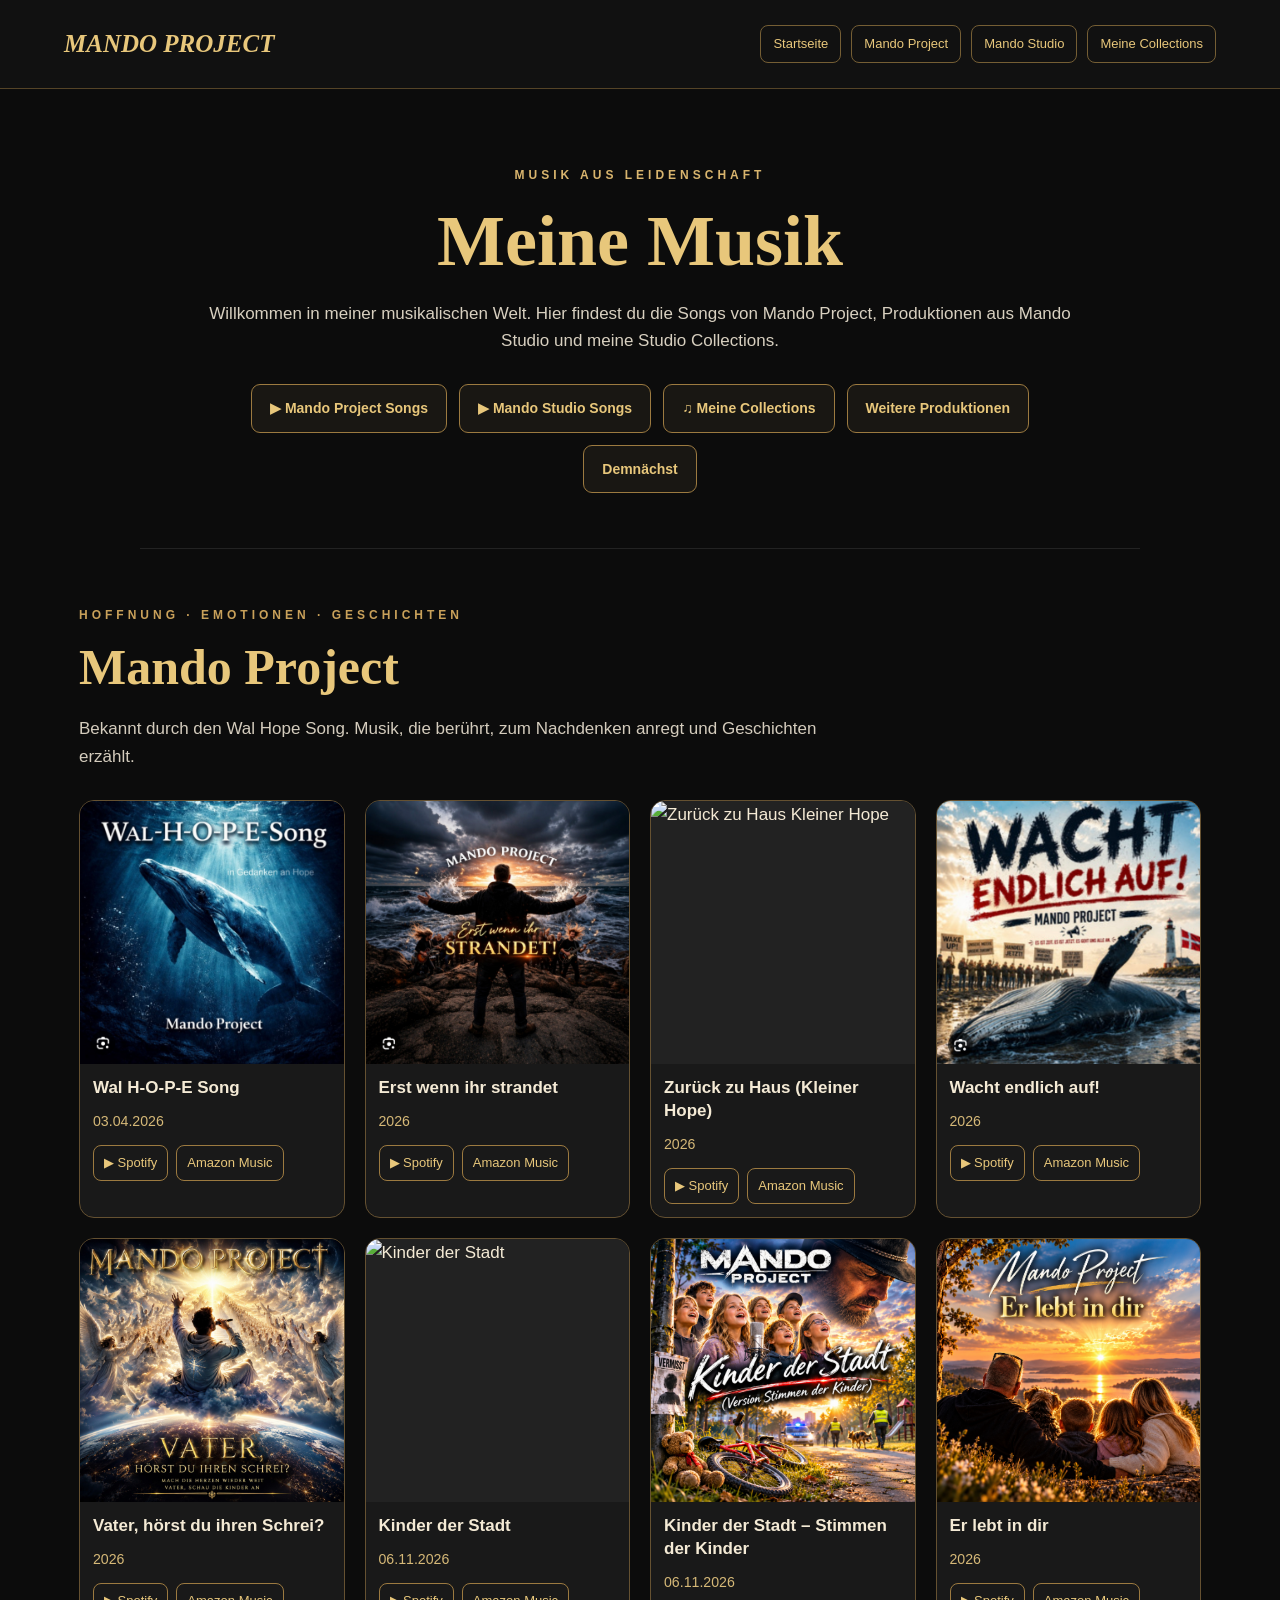
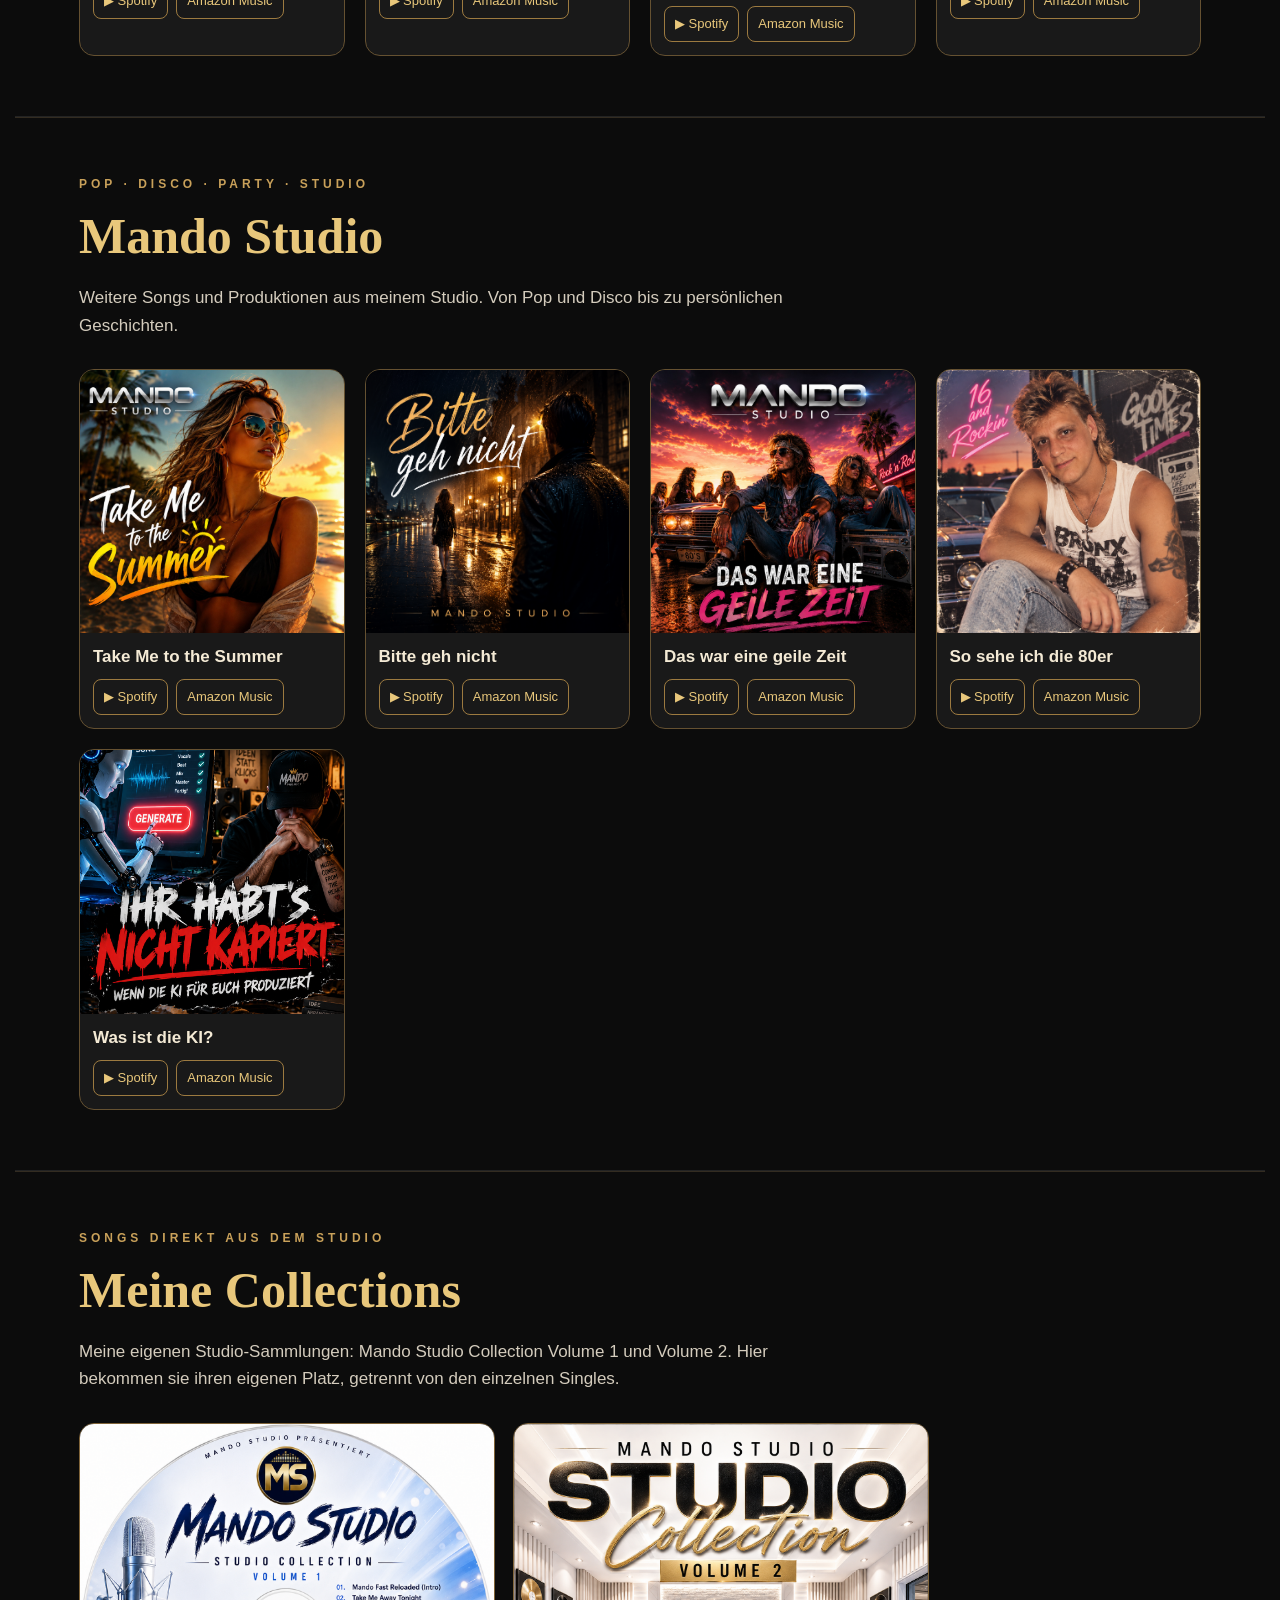
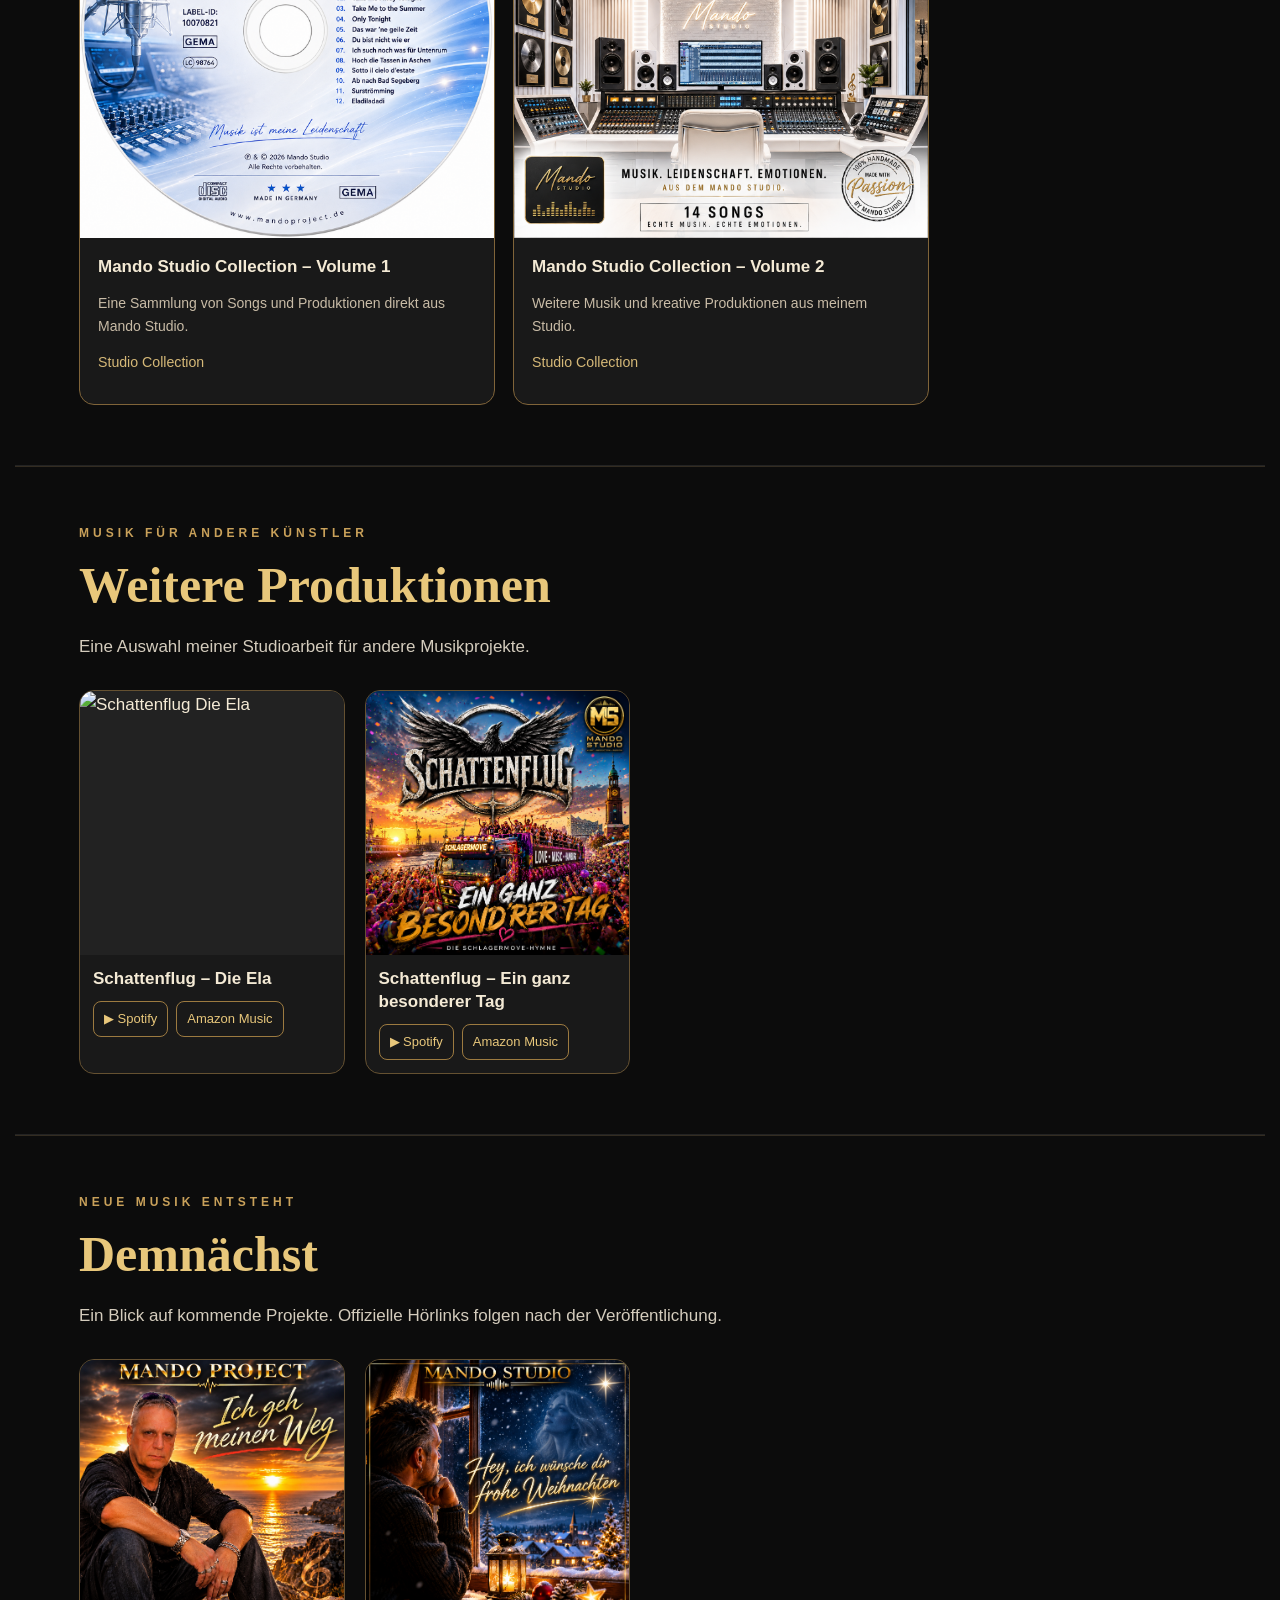
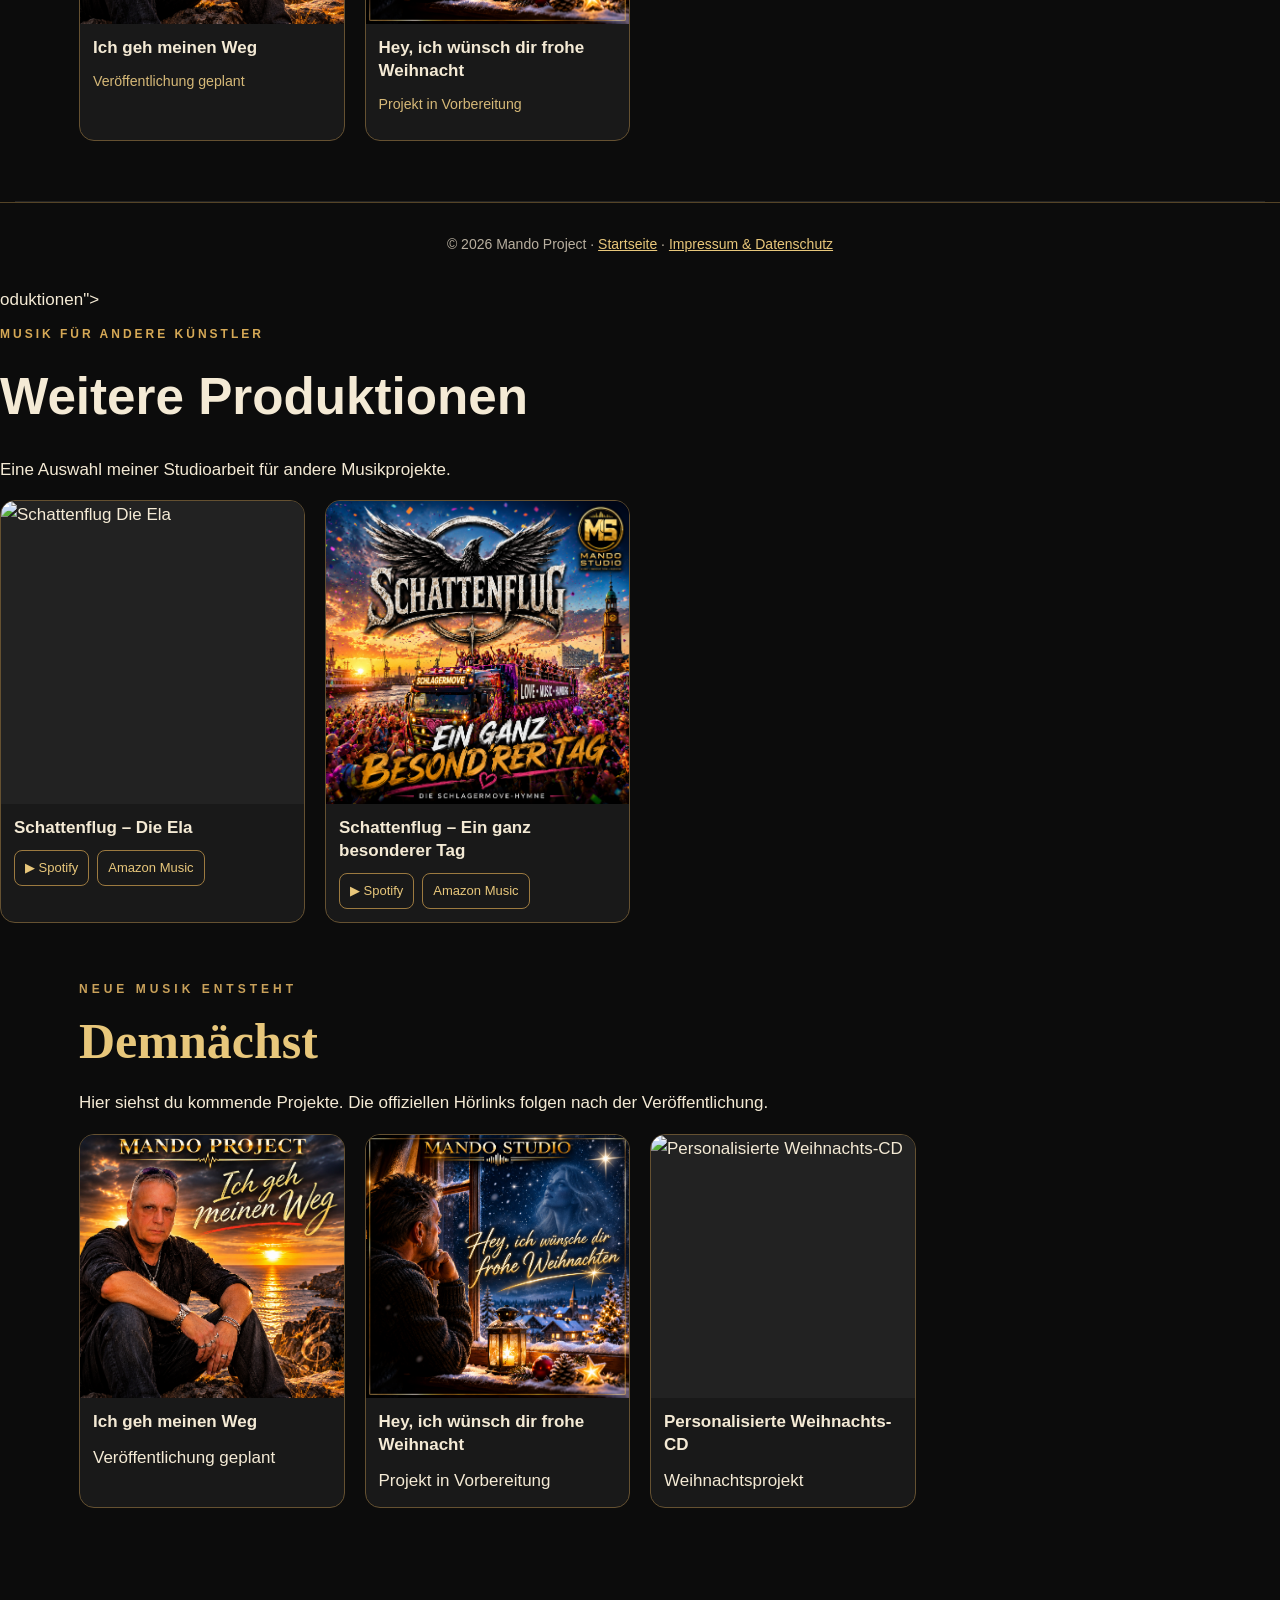
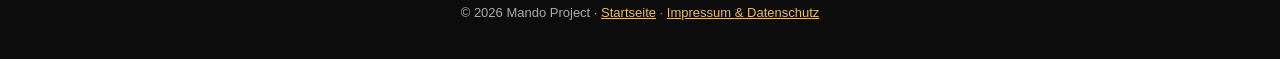
==== commit 90c77240: "Update musik.html" ====
--- a/musik.html
+++ b/musik.html
@@ -4,314 +4,599 @@
 <head>
 <meta charset="utf-8">
 <meta name="viewport" content="width=device-width, initial-scale=1">
-<meta name="description" content="Songs und Produktionen von Mando Project und Mando Studio">
-<title>Meine Songs - Mando Project</title>
+<meta name="description" content="Mando Project und Mando Studio: Musik, Singles, Produktionen und Studio Collections.">
+<title>Meine Musik | Mando Project</title>
 <link rel="icon" type="image/png" href="mando-wal-favicon.png">
 <link rel="stylesheet" href="style.css">
+
 <style>
+* {
+  box-sizing: border-box;
+}
+
+html {
+  scroll-behavior: smooth;
+}
+
 body {
+  margin: 0;
   background: #0c0c0c;
   color: #f4ead5;
-}
+  font-family: Arial, Helvetica, sans-serif;
+  line-height: 1.6;
+}
+
+.music-header {
+  padding: 24px 5%;
+  background: #111;
+  border-bottom: 1px solid #554427;
+}
+
+.music-navigation {
+  max-width: 1200px;
+  margin: auto;
+  display: flex;
+  flex-wrap: wrap;
+  align-items: center;
+  justify-content: space-between;
+  gap: 16px;
+}
+
+.music-logo {
+  color: #e8c77b;
+  font-family: Georgia, serif;
+  font-size: 25px;
+  font-weight: bold;
+  font-style: italic;
+  text-decoration: none;
+}
+
+.music-menu {
+  display: flex;
+  flex-wrap: wrap;
+  gap: 10px;
+}
+
+.music-menu a {
+  color: #e8c77b;
+  text-decoration: none;
+  border: 1px solid #755e34;
+  border-radius: 8px;
+  padding: 8px 12px;
+  font-size: 13px;
+}
+
 .music-intro {
-  max-width: 1100px;
-  margin: 35px auto;
-  padding: 0 18px;
-}
-.music-intro h1,
+  max-width: 1000px;
+  margin: 0 auto;
+  padding: 65px 5% 55px;
+  text-align: center;
+}
+
+.music-intro .eyebrow {
+  color: #d9b56e;
+  letter-spacing: 4px;
+  font-size: 12px;
+  font-weight: bold;
+}
+
+.music-intro h1 {
+  color: #e8c77b;
+  font-family: Georgia, serif;
+  font-size: clamp(38px, 8vw, 72px);
+  line-height: 1.15;
+  margin: 15px 0;
+}
+
+.music-intro p {
+  font-size: 17px;
+  color: #d8d0c0;
+}
+
+.music-quicklinks {
+  display: flex;
+  justify-content: center;
+  flex-wrap: wrap;
+  gap: 12px;
+  margin-top: 30px;
+}
+
+.music-quicklinks a {
+  display: inline-block;
+  padding: 12px 18px;
+  background: #191713;
+  color: #e8c77b;
+  border: 1px solid #9c7a40;
+  border-radius: 9px;
+  text-decoration: none;
+  font-weight: bold;
+  font-size: 14px;
+}
+
+.music-section {
+  max-width: 1250px;
+  margin: auto;
+  padding: 45px 5% 60px;
+  scroll-margin-top: 25px;
+}
+
+.music-section + .music-section {
+  border-top: 1px solid #332c21;
+}
+
+.music-section .eyebrow {
+  color: #c9a15a;
+  letter-spacing: 4px;
+  text-transform: uppercase;
+  font-size: 12px;
+  font-weight: bold;
+}
+
 .music-section h2 {
   color: #e8c77b;
   font-family: Georgia, serif;
-}
-.music-intro p,
-.music-section p {
-  line-height: 1.7;
-}
-.music-section {
-  max-width: 1200px;
-  margin: 45px auto;
-  padding: 0 18px;
-}
+  font-size: clamp(32px, 6vw, 50px);
+  line-height: 1.2;
+  margin: 12px 0 18px;
+}
+
+.music-description {
+  color: #d4ccbd;
+  max-width: 760px;
+  margin-bottom: 30px;
+}
+
 .cover-grid {
   display: grid;
-  grid-template-columns: repeat(auto-fill, minmax(155px, 1fr));
-  gap: 15px;
-  margin-top: 22px;
-}
+  grid-template-columns: repeat(2, minmax(0, 1fr));
+  gap: 16px;
+}
+
 .cover-card {
-  background: #171717;
-  border: 1px solid #584525;
-  border-radius: 12px;
+  min-width: 0;
   overflow: hidden;
-  min-width: 0;
-}
+  background: #191919;
+  border: 1px solid #655131;
+  border-radius: 15px;
+}
+
 .cover-card img {
   display: block;
   width: 100%;
   aspect-ratio: 1 / 1;
   object-fit: cover;
-}
+  background: #222;
+}
+
 .cover-info {
-  padding: 11px;
-}
+  padding: 13px;
+}
+
 .cover-info h3 {
-  color: #fff2d6;
-  font-size: 0.95rem;
+  font-size: 17px;
   line-height: 1.35;
-  margin: 0 0 9px;
+  margin: 0 0 10px;
+  color: #f4ead5;
   overflow-wrap: anywhere;
 }
+
 .cover-info small {
   display: block;
-  color: #c7b998;
-  margin-bottom: 9px;
-}
+  color: #d6b978;
+  margin-bottom: 12px;
+}
+
 .cover-links {
   display: flex;
   flex-wrap: wrap;
-  gap: 6px;
-}
+  gap: 8px;
+}
+
 .cover-links a {
+  display: inline-block;
+  padding: 8px 10px;
   color: #e8c77b;
-  border: 1px solid #aa8643;
-  border-radius: 7px;
-  padding: 7px 9px;
-  font-size: 0.76rem;
+  border: 1px solid #9c7a40;
+  border-radius: 8px;
   text-decoration: none;
-}
-.cover-links a:hover {
-  background: #d9b86b;
-  color: #17120a;
-}
-.pending {
+  font-size: 13px;
+  line-height: 1.4;
+}
+
+.cover-links a:hover,
+.music-menu a:hover,
+.music-quicklinks a:hover {
+  background: #46351b;
+  color: #fff;
+}
+
+.collection-grid {
+  display: grid;
+  grid-template-columns: repeat(2, minmax(0, 1fr));
+  gap: 18px;
+}
+
+.collection-card {
+  background: #191919;
+  border: 1px solid #806439;
+  border-radius: 15px;
+  overflow: hidden;
+}
+
+.collection-card img {
+  display: block;
+  width: 100%;
+  aspect-ratio: 1 / 1;
+  object-fit: contain;
+  background: #101010;
+}
+
+.collection-card .cover-info {
+  padding: 18px;
+}
+
+.collection-note {
+  color: #c9bca7;
+  font-size: 14px;
+}
+
+.music-footer {
+  border-top: 1px solid #554427;
+  padding: 30px 5%;
+  text-align: center;
+  color: #b9b0a0;
+  font-size: 14px;
+}
+
+.music-footer a {
   color: #e8c77b;
-  font-size: 0.82rem;
-}
-.back-link {
-  color: #e8c77b;
-  display: inline-block;
-  margin-top: 15px;
-}
-.music-nav {
-  display: flex;
-  flex-wrap: wrap;
-  gap: 14px;
-}
-@media (max-width: 520px) {
+}
+
+@media (min-width: 700px) {
   .cover-grid {
-    grid-template-columns: repeat(2, minmax(0, 1fr));
-    gap: 10px;
+    grid-template-columns: repeat(3, minmax(0, 1fr));
+    gap: 20px;
   }
-  .cover-info {
-    padding: 9px;
+
+  .collection-grid {
+    max-width: 850px;
   }
-  .cover-info h3 {
-    font-size: 0.88rem;
-  }
-  .cover-links a {
-    font-size: 0.72rem;
-    padding: 6px 7px;
+}
+
+@media (min-width: 1050px) {
+  .cover-grid {
+    grid-template-columns: repeat(4, minmax(0, 1fr));
   }
 }
 </style>
 </head>
+
 <body>
 
-<header>
-<div class="nav">
-<strong>MANDO <em>PROJECT</em></strong>
-<nav class="music-nav">
-<a href="index.html">Startseite</a>
-<a href="#mando-project">Mando Project</a>
-<a href="#studio-songs">Mando Studio</a>
-<a href="#produktionen">Produktionen</a>
-<a href="#demnaechst">Demnächst</a>
-</nav>
-</div>
+<header class="music-header">
+  <div class="music-navigation">
+    <a class="music-logo" href="index.html">MANDO PROJECT</a>
+    <nav class="music-menu">
+      <a href="index.html">Startseite</a>
+      <a href="#mando-project">Mando Project</a>
+      <a href="#mando-studio">Mando Studio</a>
+      <a href="#collections">Meine Collections</a>
+    </nav>
+  </div>
 </header>
 
 <main>
 
-<div class="music-intro">
-<p class="eyebrow">MANDO PROJECT &amp; MANDO STUDIO</p>
-<h1>Meine Songs</h1>
-<p>Willkommen in meiner musikalischen Welt. Hier findest du meine Songs, Veröffentlichungen und Studio-Produktionen.</p>
-<p>Höre meine Musik auf Spotify oder entdecke sie bei Amazon Music. Bei Titeln ohne direkten Veröffentlichungslink öffnet sich die Suche auf der jeweiligen Plattform.</p>
-<a class="back-link" href="index.html">← Zurück zur Startseite</a>
-</div>
+<section class="music-intro">
+  <p class="eyebrow">MUSIK AUS LEIDENSCHAFT</p>
+  <h1>Meine Musik</h1>
+  <p>
+    Willkommen in meiner musikalischen Welt.
+    Hier findest du die Songs von Mando Project,
+    Produktionen aus Mando Studio und meine Studio Collections.
+  </p>
+
+  <div class="music-quicklinks">
+    <a href="#mando-project">▶ Mando Project Songs</a>
+    <a href="#mando-studio">▶ Mando Studio Songs</a>
+    <a href="#collections">♫ Meine Collections</a>
+    <a href="#weitere-produktionen">Weitere Produktionen</a>
+    <a href="#demnaechst">Demnächst</a>
+  </div>
+</section>
 
 <section class="music-section" id="mando-project">
-<p class="eyebrow">HOFFNUNG · EMOTIONEN · GESCHICHTEN</p>
-<h2>Mando Project</h2>
-<p>Bekannt durch den Wal H-O-P-E Song und die musikalischen Geschichten rund um Hoffnung und Menschlichkeit.</p>
-
-<div class="cover-grid">
-
-<article class="cover-card">
-<img src="Wal Hope song.jpg" alt="Wal H-O-P-E Song" loading="lazy">
-<div class="cover-info">
-<h3>Wal H-O-P-E Song</h3>
-<small>03.04.2026</small>
-<div class="cover-links">
-<a href="https://open.spotify.com/intl-de/album/5B0IwRCmnelLsubYAaWG3R" target="_blank" rel="noopener noreferrer">▶ Spotify</a>
-<a href="https://music.amazon.de/search/Wal%20Hope%20Song%20Mando%20Project" target="_blank" rel="noopener noreferrer">Amazon Music</a>
-</div>
-</div>
-</article>
-
-<article class="cover-card">
-<img src="erst wenn ihr strandet.jpg" alt="Erst wenn ihr strandet" loading="lazy">
-<div class="cover-info">
-<h3>Erst wenn ihr strandet</h3>
-<small>24.04.2026</small>
-<div class="cover-links">
-<a href="https://open.spotify.com/track/1i7TlX4wdgB4fMcz7LaCHX" target="_blank" rel="noopener noreferrer">▶ Spotify</a>
-<a href="https://music.amazon.de/search/Erst%20wenn%20ihr%20strandet%20Mando%20Project" target="_blank" rel="noopener noreferrer">Amazon Music</a>
-</div>
-</div>
-</article>
-
-<article class="cover-card">
-<img src="zurück zu hause kleiner Hope.jpeg" alt="Zurück zu Haus Kleiner Hope" loading="lazy">
-<div class="cover-info">
-<h3>Zurück zu Haus (Kleiner Hope)</h3>
-<small>2026</small>
-<div class="cover-links">
-<a href="https://open.spotify.com/search/Zur%C3%BCck%20zu%20Haus%20Kleiner%20Hope%20Mando%20Project" target="_blank" rel="noopener noreferrer">▶ Spotify</a>
-<a href="https://music.amazon.com/albums/B0GZ47193T" target="_blank" rel="noopener noreferrer">Amazon Music</a>
-</div>
-</div>
-</article>
-
-<article class="cover-card">
-<img src="wacht endlich auf.jpg" alt="Wacht endlich auf" loading="lazy">
-<div class="cover-info">
-<h3>Wacht endlich auf!</h3>
-<small>2026</small>
-<div class="cover-links">
-<a href="https://open.spotify.com/search/Wacht%20endlich%20auf%20Mando%20Project" target="_blank" rel="noopener noreferrer">▶ Spotify</a>
-<a href="https://music.amazon.de/search/Wacht%20endlich%20auf%20Mando%20Project" target="_blank" rel="noopener noreferrer">Amazon Music</a>
-</div>
-</div>
-</article>
-
-<article class="cover-card">
-<img src="vater.png" alt="Vater hörst du ihren Schrei" loading="lazy">
-<div class="cover-info">
-<h3>Vater, hörst du ihren Schrei?</h3>
-<small>2026</small>
-<div class="cover-links">
-<a href="https://open.spotify.com/search/Vater%20h%C3%B6rst%20du%20ihren%20Schrei%20Mando%20Project" target="_blank" rel="noopener noreferrer">▶ Spotify</a>
-<a href="https://music.amazon.de/search/Vater%20h%C3%B6rst%20du%20ihren%20Schrei%20Mando%20Project" target="_blank" rel="noopener noreferrer">Amazon Music</a>
-</div>
-</div>
-</article>
-
-<article class="cover-card">
-<img src="Kinder der Stadt.png" alt="Kinder der Stadt" loading="lazy">
-<div class="cover-info">
-<h3>Kinder der Stadt</h3>
-<small>06.11.2026</small>
-<div class="cover-links">
-<a href="https://open.spotify.com/search/Kinder%20der%20Stadt%20Mando%20Project" target="_blank" rel="noopener noreferrer">▶ Spotify</a>
-<a href="https://music.amazon.ca/albums/B0HQ57DHJ8" target="_blank" rel="noopener noreferrer">Amazon Music</a>
-</div>
-</div>
-</article>
-
-<article class="cover-card">
-<img src="kinder der stadt die stimmen der kinder.png" alt="Kinder der Stadt Stimmen der Kinder" loading="lazy">
-<div class="cover-info">
-<h3>Kinder der Stadt – Stimmen der Kinder</h3>
-<small>06.11.2026</small>
-<div class="cover-links">
-<a href="https://open.spotify.com/search/Kinder%20der%20Stadt%20Stimmen%20der%20Kinder%20Mando%20Project" target="_blank" rel="noopener noreferrer">▶ Spotify</a>
-<a href="https://music.amazon.it/albums/B0HQDD9KSR" target="_blank" rel="noopener noreferrer">Amazon Music</a>
-</div>
-</div>
-</article>
-
-<article class="cover-card">
-<img src="er lebt in dir.png" alt="Er lebt in dir" loading="lazy">
-<div class="cover-info">
-<h3>Er lebt in dir</h3>
-<small>2026</small>
-<div class="cover-links">
-<a href="https://open.spotify.com/search/Er%20lebt%20in%20dir%20Mando%20Project" target="_blank" rel="noopener noreferrer">▶ Spotify</a>
-<a href="https://music.amazon.de/search/Er%20lebt%20in%20dir%20Mando%20Project" target="_blank" rel="noopener noreferrer">Amazon Music</a>
-</div>
-</div>
-</article>
-
-</div>
-</section>
-
-<section class="music-section" id="studio-songs">
-<p class="eyebrow">POP · DISCO · PARTY · STUDIO</p>
-<h2>Mando Studio</h2>
-<p>Weitere Songs und Produktionen aus meinem Studio.</p>
-
-<div class="cover-grid">
-
-<article class="cover-card">
-<img src="take-me-to-the-summer.png" alt="Take Me to the Summer" loading="lazy">
-<div class="cover-info">
-<h3>Take Me to the Summer</h3>
-<div class="cover-links">
-<a href="https://open.spotify.com/search/Take%20Me%20to%20the%20Summer%20Mando%20Studio" target="_blank" rel="noopener noreferrer">▶ Spotify</a>
-<a href="https://music.amazon.de/search/Take%20Me%20to%20the%20Summer%20Mando%20Studio" target="_blank" rel="noopener noreferrer">Amazon Music</a>
-</div>
-</div>
-</article>
-
-<article class="cover-card">
-<img src="bitte geh nicht.png" alt="Bitte geh nicht" loading="lazy">
-<div class="cover-info">
-<h3>Bitte geh nicht</h3>
-<div class="cover-links">
-<a href="https://open.spotify.com/search/Bitte%20geh%20nicht%20Mando%20Studio" target="_blank" rel="noopener noreferrer">▶ Spotify</a>
-<a href="https://music.amazon.de/search/Bitte%20geh%20nicht%20Mando%20Studio" target="_blank" rel="noopener noreferrer">Amazon Music</a>
-</div>
-</div>
-</article>
-
-<article class="cover-card">
-<img src="so sehe ich die 80er.png" alt="So sehe ich die 80er" loading="lazy">
-<div class="cover-info">
-<h3>So sehe ich die 80er</h3>
-<div class="cover-links">
-<a href="https://open.spotify.com/search/So%20sehe%20ich%20die%2080er%20Mando%20Studio" target="_blank" rel="noopener noreferrer">▶ Spotify</a>
-<a href="https://music.amazon.de/search/So%20sehe%20ich%20die%2080er%20Mando%20Studio" target="_blank" rel="noopener noreferrer">Amazon Music</a>
-</div>
-</div>
-</article>
-
-<article class="cover-card">
-<img src="was ist die Ki.png" alt="Was ist die KI" loading="lazy">
-<div class="cover-info">
-<h3>Was ist die KI?</h3>
-<div class="cover-links">
-<a href="https://open.spotify.com/search/Was%20ist%20die%20KI%20Mando%20Studio" target="_blank" rel="noopener noreferrer">▶ Spotify</a>
-<a href="https://music.amazon.de/search/Was%20ist%20die%20KI%20Mando%20Studio" target="_blank" rel="noopener noreferrer">Amazon Music</a>
-</div>
-</div>
-</article>
-
-<article class="cover-card">
-<img src="studio 1 collection.png" alt="Studio Collection" loading="lazy">
-<div class="cover-info">
-<h3>Studio Collection</h3>
-<div class="cover-links">
-<a href="https://open.spotify.com/search/Mando%20Studio%20Collection" target="_blank" rel="noopener noreferrer">▶ Spotify</a>
-<a href="https://music.amazon.de/search/Mando%20Studio%20Collection" target="_blank" rel="noopener noreferrer">Amazon Music</a>
-</div>
-</div>
-</article>
-
-</div>
-</section>
-
-<section class="music-section" id="produktionen">
+  <p class="eyebrow">HOFFNUNG · EMOTIONEN · GESCHICHTEN</p>
+  <h2>Mando Project</h2>
+  <p class="music-description">
+    Bekannt durch den Wal Hope Song.
+    Musik, die berührt, zum Nachdenken anregt
+    und Geschichten erzählt.
+  </p>
+
+  <div class="cover-grid">
+
+    <article class="cover-card">
+      <img src="Wal Hope song.jpg" alt="Wal Hope Song" loading="lazy">
+      <div class="cover-info">
+        <h3>Wal H-O-P-E Song</h3>
+        <small>03.04.2026</small>
+        <div class="cover-links">
+          <a href="https://open.spotify.com/intl-de/album/5B0IwRCmnelLsubYAaWG3R" target="_blank" rel="noopener">▶ Spotify</a>
+          <a href="https://music.amazon.de/search/Wal+Hope+Song+Mando+Project" target="_blank" rel="noopener">Amazon Music</a>
+        </div>
+      </div>
+    </article>
+
+    <article class="cover-card">
+      <img src="erst wenn ihr strandet.jpg" alt="Erst wenn ihr strandet" loading="lazy">
+      <div class="cover-info">
+        <h3>Erst wenn ihr strandet</h3>
+        <small>2026</small>
+        <div class="cover-links">
+          <a href="https://open.spotify.com/track/1i7TlX4wdgB4fMcz7LaCHX" target="_blank" rel="noopener">▶ Spotify</a>
+          <a href="https://music.amazon.de/search/Erst+wenn+ihr+strandet+Mando+Project" target="_blank" rel="noopener">Amazon Music</a>
+        </div>
+      </div>
+    </article>
+
+    <article class="cover-card">
+      <img src="zurück zu hause kleiner Hope.jpeg" alt="Zurück zu Haus Kleiner Hope" loading="lazy">
+      <div class="cover-info">
+        <h3>Zurück zu Haus (Kleiner Hope)</h3>
+        <small>2026</small>
+        <div class="cover-links">
+          <a href="https://open.spotify.com/search/Zur%C3%BCck%20zu%20Haus%20Kleiner%20Hope%20Mando%20Project" target="_blank" rel="noopener">▶ Spotify</a>
+          <a href="https://music.amazon.com/albums/B0GZ47193T" target="_blank" rel="noopener">Amazon Music</a>
+        </div>
+      </div>
+    </article>
+
+    <article class="cover-card">
+      <img src="wacht endlich auf.jpg" alt="Wacht endlich auf" loading="lazy">
+      <div class="cover-info">
+        <h3>Wacht endlich auf!</h3>
+        <small>2026</small>
+        <div class="cover-links">
+          <a href="https://open.spotify.com/search/Wacht%20endlich%20auf%20Mando%20Project" target="_blank" rel="noopener">▶ Spotify</a>
+          <a href="https://music.amazon.de/search/Wacht+endlich+auf+Mando+Project" target="_blank" rel="noopener">Amazon Music</a>
+        </div>
+      </div>
+    </article>
+
+    <article class="cover-card">
+      <img src="vater.png" alt="Vater hörst du ihren Schrei" loading="lazy">
+      <div class="cover-info">
+        <h3>Vater, hörst du ihren Schrei?</h3>
+        <small>2026</small>
+        <div class="cover-links">
+          <a href="https://open.spotify.com/search/Vater%20h%C3%B6rst%20du%20ihren%20Schrei%20Mando%20Project" target="_blank" rel="noopener">▶ Spotify</a>
+          <a href="https://music.amazon.de/search/Vater+h%C3%B6rst+du+ihren+Schrei+Mando+Project" target="_blank" rel="noopener">Amazon Music</a>
+        </div>
+      </div>
+    </article>
+
+    <article class="cover-card">
+      <img src="Kinder der Stadt.png" alt="Kinder der Stadt" loading="lazy">
+      <div class="cover-info">
+        <h3>Kinder der Stadt</h3>
+        <small>06.11.2026</small>
+        <div class="cover-links">
+          <a href="https://open.spotify.com/search/Kinder%20der%20Stadt%20Mando%20Project" target="_blank" rel="noopener">▶ Spotify</a>
+          <a href="https://music.amazon.ca/albums/B0HQ57DHJ8" target="_blank" rel="noopener">Amazon Music</a>
+        </div>
+      </div>
+    </article>
+
+    <article class="cover-card">
+      <img src="kinder der stadt die stimmen der kinder.png" alt="Kinder der Stadt Stimmen der Kinder" loading="lazy">
+      <div class="cover-info">
+        <h3>Kinder der Stadt – Stimmen der Kinder</h3>
+        <small>06.11.2026</small>
+        <div class="cover-links">
+          <a href="https://open.spotify.com/search/Kinder%20der%20Stadt%20Stimmen%20der%20Kinder%20Mando%20Project" target="_blank" rel="noopener">▶ Spotify</a>
+          <a href="https://music.amazon.it/albums/B0HQDD9KSR" target="_blank" rel="noopener">Amazon Music</a>
+        </div>
+      </div>
+    </article>
+
+    <article class="cover-card">
+      <img src="er lebt in dir.png" alt="Er lebt in dir" loading="lazy">
+      <div class="cover-info">
+        <h3>Er lebt in dir</h3>
+        <small>2026</small>
+        <div class="cover-links">
+          <a href="https://open.spotify.com/search/Er%20lebt%20in%20dir%20Mando%20Project" target="_blank" rel="noopener">▶ Spotify</a>
+          <a href="https://music.amazon.de/search/Er+lebt+in+dir+Mando+Project" target="_blank" rel="noopener">Amazon Music</a>
+        </div>
+      </div>
+    </article>
+
+  </div>
+</section>
+
+<section class="music-section" id="mando-studio">
+  <p class="eyebrow">POP · DISCO · PARTY · STUDIO</p>
+  <h2>Mando Studio</h2>
+  <p class="music-description">
+    Weitere Songs und Produktionen aus meinem Studio.
+    Von Pop und Disco bis zu persönlichen Geschichten.
+  </p>
+
+  <div class="cover-grid">
+
+    <article class="cover-card">
+      <img src="take-me-to-the-summer.png" alt="Take Me to the Summer" loading="lazy">
+      <div class="cover-info">
+        <h3>Take Me to the Summer</h3>
+        <div class="cover-links">
+          <a href="https://open.spotify.com/search/Take%20Me%20to%20the%20Summer%20Mando%20Studio" target="_blank" rel="noopener">▶ Spotify</a>
+          <a href="https://music.amazon.de/search/Take+Me+to+the+Summer+Mando+Studio" target="_blank" rel="noopener">Amazon Music</a>
+        </div>
+      </div>
+    </article>
+
+    <article class="cover-card">
+      <img src="bitte geh nicht.png" alt="Bitte geh nicht" loading="lazy">
+      <div class="cover-info">
+        <h3>Bitte geh nicht</h3>
+        <div class="cover-links">
+          <a href="https://open.spotify.com/search/Bitte%20geh%20nicht%20Mando%20Studio" target="_blank" rel="noopener">▶ Spotify</a>
+          <a href="https://music.amazon.de/search/Bitte+geh+nicht+Mando+Studio" target="_blank" rel="noopener">Amazon Music</a>
+        </div>
+      </div>
+    </article>
+
+    <article class="cover-card">
+      <img src="das-war-eine-geile-zeit.png" alt="Das war eine geile Zeit" loading="lazy">
+      <div class="cover-info">
+        <h3>Das war eine geile Zeit</h3>
+        <div class="cover-links">
+          <a href="https://open.spotify.com/search/Das%20war%20eine%20geile%20Zeit%20Mando%20Studio" target="_blank" rel="noopener">▶ Spotify</a>
+          <a href="https://music.amazon.de/search/Das+war+eine+geile+Zeit+Mando+Studio" target="_blank" rel="noopener">Amazon Music</a>
+        </div>
+      </div>
+    </article>
+
+    <article class="cover-card">
+      <img src="so sehe ich die 80er.png" alt="So sehe ich die 80er" loading="lazy">
+      <div class="cover-info">
+        <h3>So sehe ich die 80er</h3>
+        <div class="cover-links">
+          <a href="https://open.spotify.com/search/So%20sehe%20ich%20die%2080er%20Mando%20Studio" target="_blank" rel="noopener">▶ Spotify</a>
+          <a href="https://music.amazon.de/search/So+sehe+ich+die+80er+Mando+Studio" target="_blank" rel="noopener">Amazon Music</a>
+        </div>
+      </div>
+    </article>
+
+    <article class="cover-card">
+      <img src="was ist die Ki.png" alt="Was ist die KI" loading="lazy">
+      <div class="cover-info">
+        <h3>Was ist die KI?</h3>
+        <div class="cover-links">
+          <a href="https://open.spotify.com/search/Was%20ist%20die%20KI%20Mando%20Studio" target="_blank" rel="noopener">▶ Spotify</a>
+          <a href="https://music.amazon.de/search/Was+ist+die+KI+Mando+Studio" target="_blank" rel="noopener">Amazon Music</a>
+        </div>
+      </div>
+    </article>
+
+  </div>
+</section>
+
+<section class="music-section" id="collections">
+  <p class="eyebrow">SONGS DIREKT AUS DEM STUDIO</p>
+  <h2>Meine Collections</h2>
+  <p class="music-description">
+    Meine eigenen Studio-Sammlungen:
+    Mando Studio Collection Volume 1 und Volume 2.
+    Hier bekommen sie ihren eigenen Platz,
+    getrennt von den einzelnen Singles.
+  </p>
+
+  <div class="collection-grid">
+
+    <article class="collection-card">
+      <img src="studio 1 collection.png" alt="Mando Studio Collection Volume 1" loading="lazy">
+      <div class="cover-info">
+        <h3>Mando Studio Collection – Volume 1</h3>
+        <p class="collection-note">
+          Eine Sammlung von Songs und Produktionen
+          direkt aus Mando Studio.
+        </p>
+        <small>Studio Collection</small>
+      </div>
+    </article>
+
+    <article class="collection-card">
+      <img src="studio collektion 2.png" alt="Mando Studio Collection Volume 2" loading="lazy">
+      <div class="cover-info">
+        <h3>Mando Studio Collection – Volume 2</h3>
+        <p class="collection-note">
+          Weitere Musik und kreative Produktionen
+          aus meinem Studio.
+        </p>
+        <small>Studio Collection</small>
+      </div>
+    </article>
+
+  </div>
+</section>
+
+<section class="music-section" id="weitere-produktionen">
+  <p class="eyebrow">MUSIK FÜR ANDERE KÜNSTLER</p>
+  <h2>Weitere Produktionen</h2>
+  <p class="music-description">
+    Eine Auswahl meiner Studioarbeit
+    für andere Musikprojekte.
+  </p>
+
+  <div class="cover-grid">
+
+    <article class="cover-card">
+      <img src="Schattenflug die ela.png" alt="Schattenflug Die Ela" loading="lazy">
+      <div class="cover-info">
+        <h3>Schattenflug – Die Ela</h3>
+        <div class="cover-links">
+          <a href="https://open.spotify.com/search/Schattenflug%20Die%20Ela" target="_blank" rel="noopener">▶ Spotify</a>
+          <a href="https://music.amazon.de/search/Schattenflug+Die+Ela" target="_blank" rel="noopener">Amazon Music</a>
+        </div>
+      </div>
+    </article>
+
+    <article class="cover-card">
+      <img src="schattenflug ein ganz besonderer tag.png" alt="Schattenflug Ein ganz besonderer Tag" loading="lazy">
+      <div class="cover-info">
+        <h3>Schattenflug – Ein ganz besonderer Tag</h3>
+        <div class="cover-links">
+          <a href="https://open.spotify.com/search/Schattenflug%20Ein%20ganz%20besonderer%20Tag" target="_blank" rel="noopener">▶ Spotify</a>
+          <a href="https://music.amazon.de/search/Schattenflug+Ein+ganz+besonderer+Tag" target="_blank" rel="noopener">Amazon Music</a>
+        </div>
+      </div>
+    </article>
+
+  </div>
+</section>
+
+<section class="music-section" id="demnaechst">
+  <p class="eyebrow">NEUE MUSIK ENTSTEHT</p>
+  <h2>Demnächst</h2>
+  <p class="music-description">
+    Ein Blick auf kommende Projekte.
+    Offizielle Hörlinks folgen nach der Veröffentlichung.
+  </p>
+
+  <div class="cover-grid">
+
+    <article class="cover-card">
+      <img src="ich geh meinen weg.png" alt="Ich geh meinen Weg" loading="lazy">
+      <div class="cover-info">
+        <h3>Ich geh meinen Weg</h3>
+        <small>Veröffentlichung geplant</small>
+      </div>
+    </article>
+
+    <article class="cover-card">
+      <img src="hey ich wünsch dir frohe weihnacht.png" alt="Hey ich wünsch dir frohe Weihnacht" loading="lazy">
+      <div class="cover-info">
+        <h3>Hey, ich wünsch dir frohe Weihnacht</h3>
+        <small>Projekt in Vorbereitung</small>
+      </div>
+    </article>
+
+  </div>
+</section>
+
+</main>
+
+<footer class="music-footer">
+  © 2026 Mando Project
+  · <a href="index.html">Startseite</a>
+  · <a href="impressum.html">Impressum & Datenschutz</a>
+</footer>
+
+</body>
+</html>
+oduktionen">
 <p class="eyebrow">MUSIK FÜR ANDERE KÜNSTLER</p>
 <h2>Weitere Produktionen</h2>
 <p>Eine Auswahl meiner Studioarbeit für andere Musikprojekte.</p>
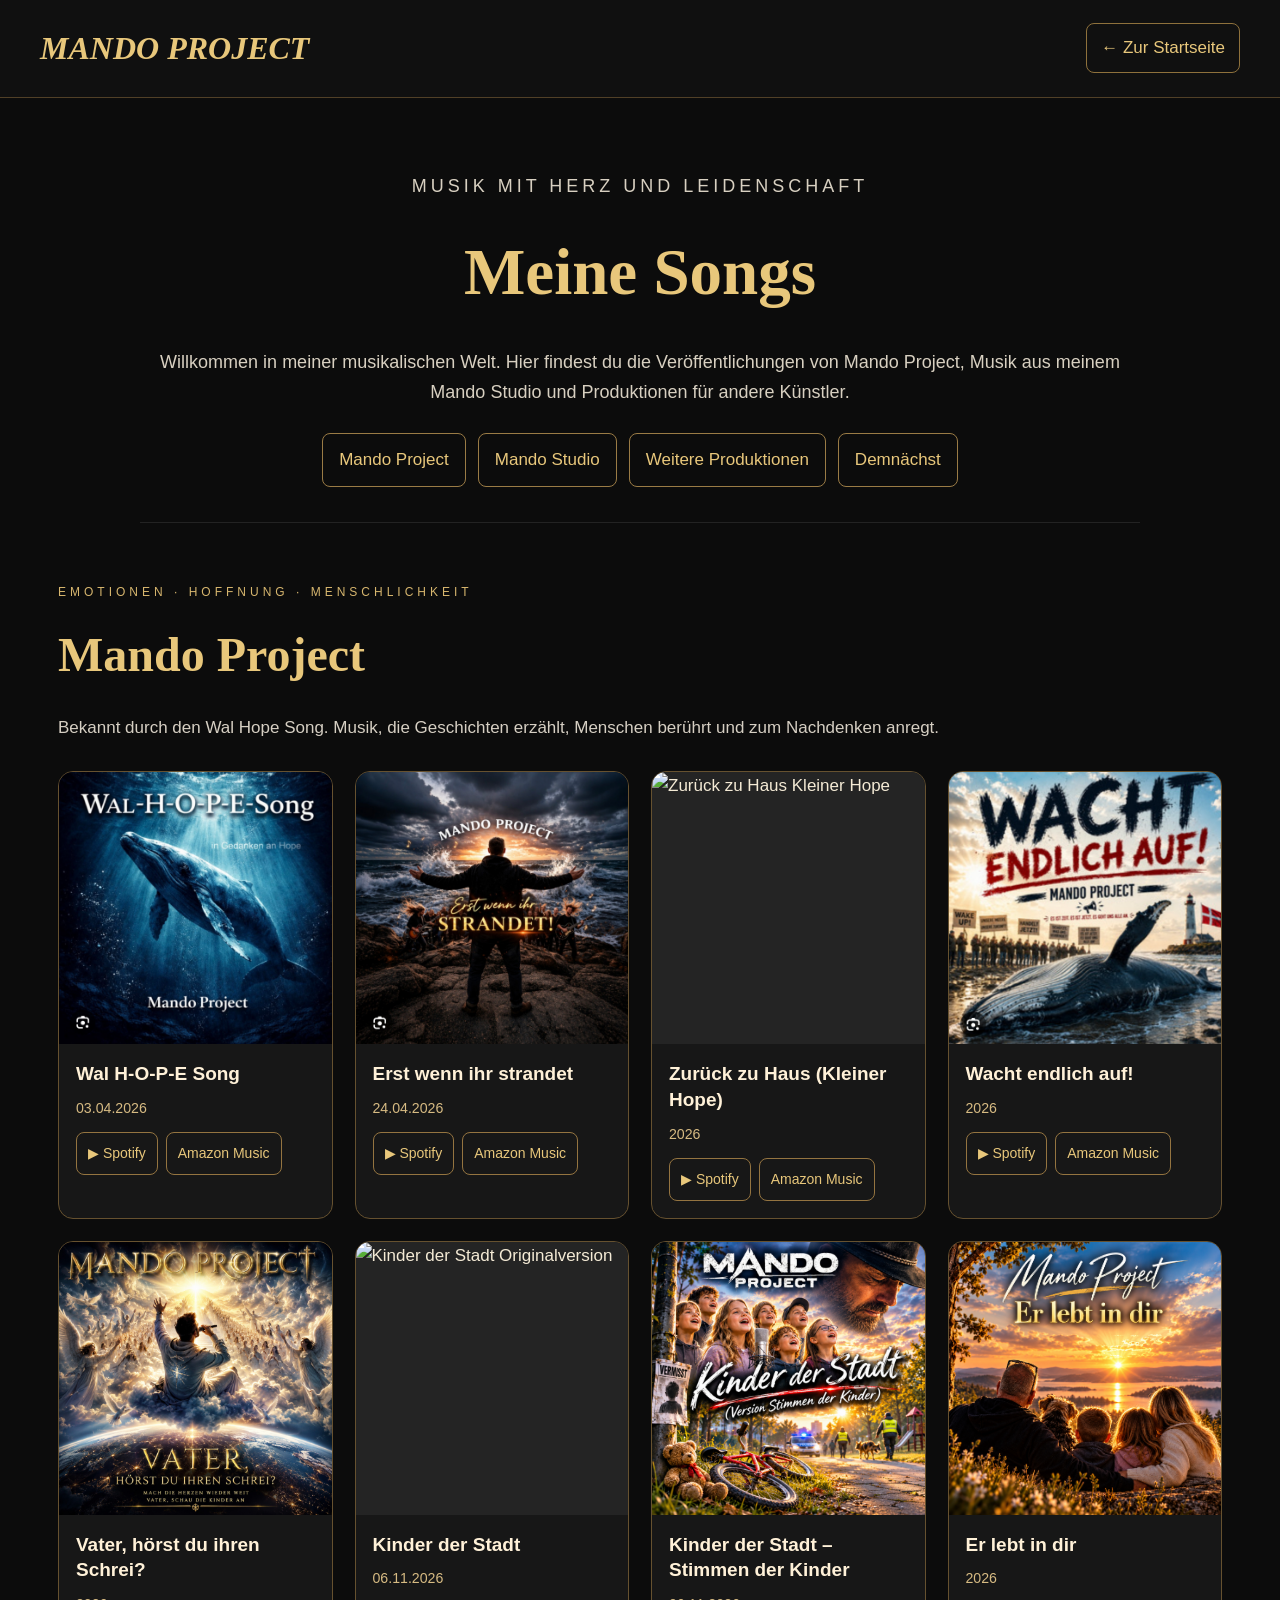
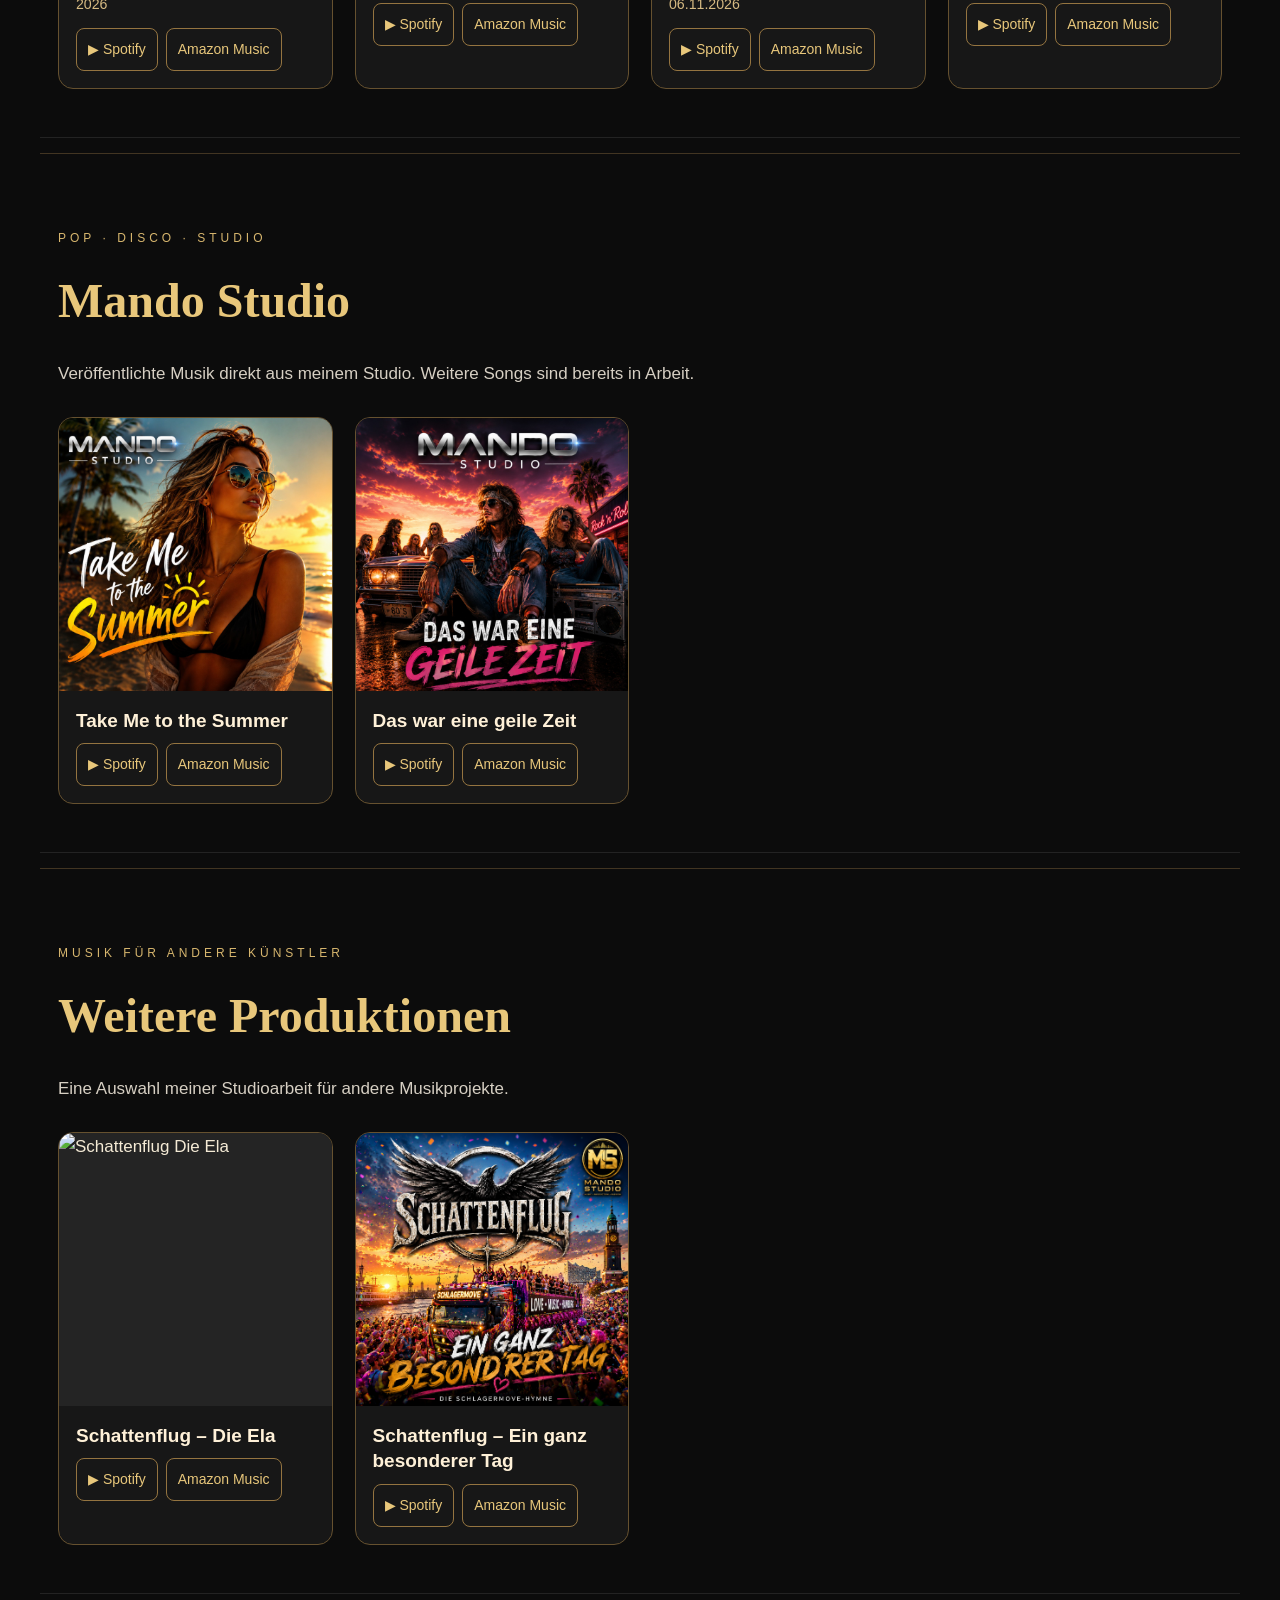
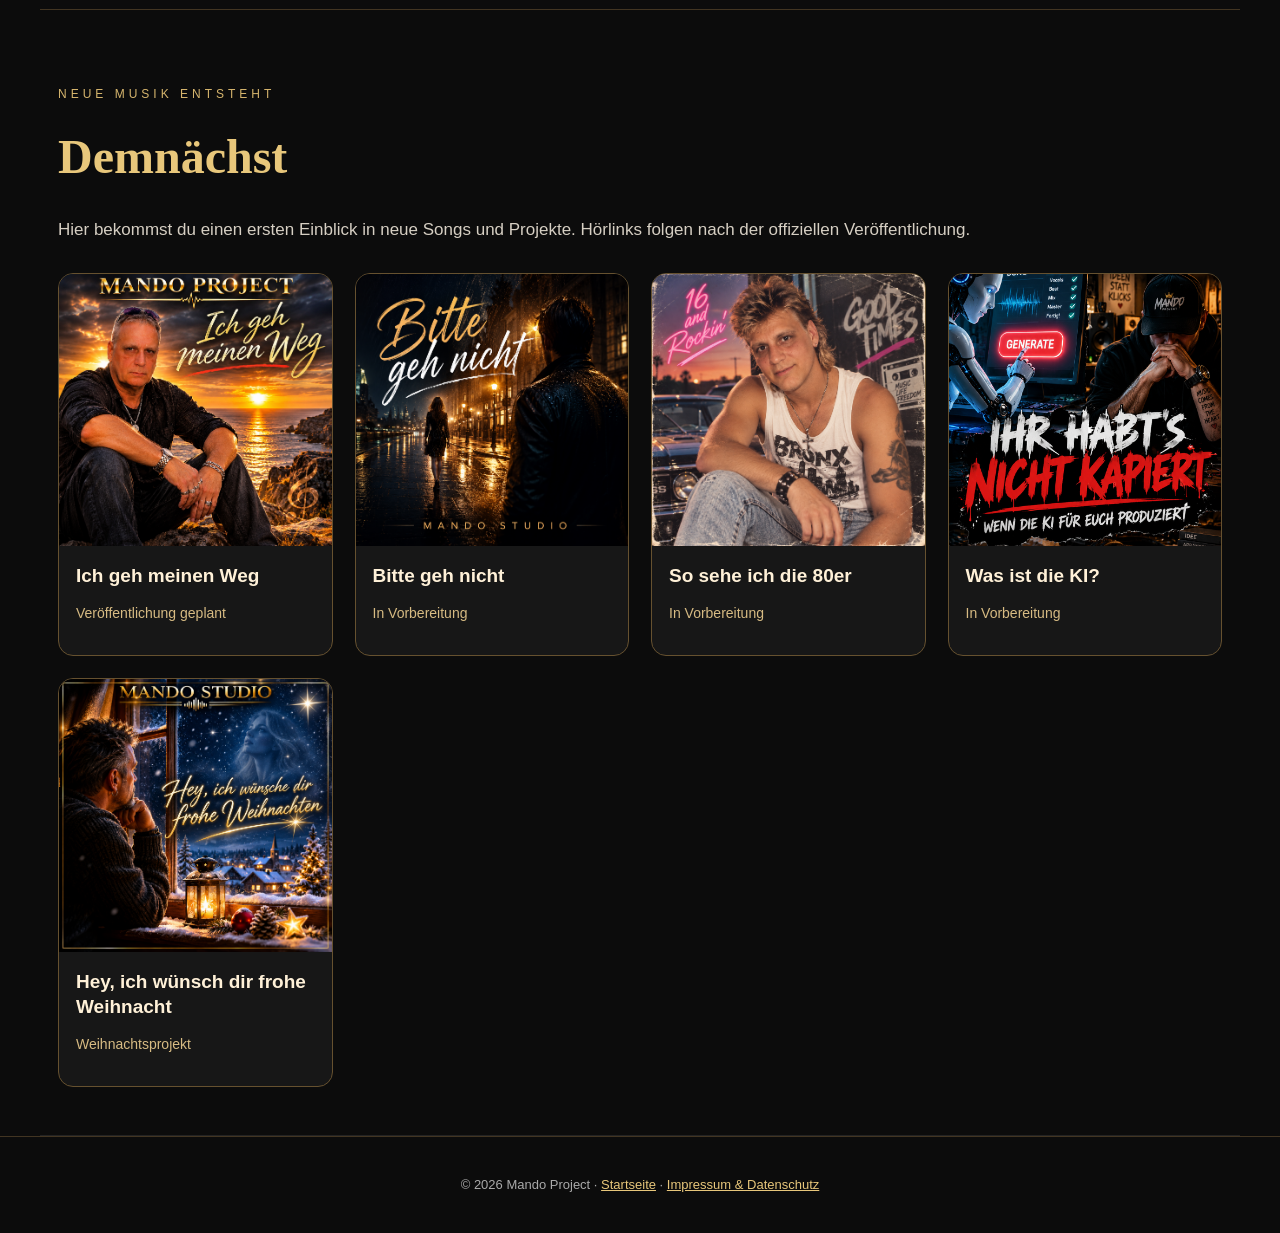
==== commit 1a7f48e3: "Update musik.html" ====
--- a/musik.html
+++ b/musik.html
@@ -4,8 +4,8 @@
 <head>
 <meta charset="utf-8">
 <meta name="viewport" content="width=device-width, initial-scale=1">
-<meta name="description" content="Mando Project und Mando Studio: Musik, Singles, Produktionen und Studio Collections.">
-<title>Meine Musik | Mando Project</title>
+<meta name="description" content="Die Musik von Mando Project und Mando Studio. Songs, Veröffentlichungen und weitere Produktionen.">
+<title>Meine Songs – Mando Project</title>
 <link rel="icon" type="image/png" href="mando-wal-favicon.png">
 <link rel="stylesheet" href="style.css">
 
@@ -23,127 +23,103 @@
   background: #0c0c0c;
   color: #f4ead5;
   font-family: Arial, Helvetica, sans-serif;
-  line-height: 1.6;
 }
 
 .music-header {
-  padding: 24px 5%;
-  background: #111;
-  border-bottom: 1px solid #554427;
-}
-
-.music-navigation {
+  padding: 22px 18px;
+  border-bottom: 1px solid #514027;
+  background: #101010;
+}
+
+.music-nav {
   max-width: 1200px;
   margin: auto;
   display: flex;
+  justify-content: space-between;
+  align-items: center;
+  gap: 15px;
   flex-wrap: wrap;
-  align-items: center;
-  justify-content: space-between;
-  gap: 16px;
 }
 
 .music-logo {
   color: #e8c77b;
   font-family: Georgia, serif;
-  font-size: 25px;
+  font-size: clamp(22px, 5vw, 32px);
+  font-style: italic;
   font-weight: bold;
-  font-style: italic;
   text-decoration: none;
 }
 
-.music-menu {
-  display: flex;
-  flex-wrap: wrap;
-  gap: 10px;
-}
-
-.music-menu a {
+.music-home {
   color: #e8c77b;
   text-decoration: none;
-  border: 1px solid #755e34;
+  border: 1px solid #8e713c;
   border-radius: 8px;
-  padding: 8px 12px;
-  font-size: 13px;
+  padding: 10px 14px;
 }
 
 .music-intro {
   max-width: 1000px;
   margin: 0 auto;
-  padding: 65px 5% 55px;
+  padding: 55px 20px 35px;
   text-align: center;
 }
 
-.music-intro .eyebrow {
-  color: #d9b56e;
-  letter-spacing: 4px;
-  font-size: 12px;
-  font-weight: bold;
-}
-
 .music-intro h1 {
   color: #e8c77b;
   font-family: Georgia, serif;
-  font-size: clamp(38px, 8vw, 72px);
-  line-height: 1.15;
-  margin: 15px 0;
+  font-size: clamp(38px, 8vw, 65px);
+  margin: 12px 0 20px;
 }
 
 .music-intro p {
-  font-size: 17px;
-  color: #d8d0c0;
-}
-
-.music-quicklinks {
-  display: flex;
-  justify-content: center;
-  flex-wrap: wrap;
-  gap: 12px;
-  margin-top: 30px;
-}
-
-.music-quicklinks a {
-  display: inline-block;
-  padding: 12px 18px;
-  background: #191713;
-  color: #e8c77b;
-  border: 1px solid #9c7a40;
-  border-radius: 9px;
-  text-decoration: none;
-  font-weight: bold;
-  font-size: 14px;
-}
-
-.music-section {
-  max-width: 1250px;
-  margin: auto;
-  padding: 45px 5% 60px;
-  scroll-margin-top: 25px;
-}
-
-.music-section + .music-section {
-  border-top: 1px solid #332c21;
-}
-
-.music-section .eyebrow {
-  color: #c9a15a;
+  font-size: 18px;
+  line-height: 1.7;
+  color: #d8d0c1;
+}
+
+.music-eyebrow {
+  color: #d7b66e;
   letter-spacing: 4px;
   text-transform: uppercase;
   font-size: 12px;
-  font-weight: bold;
+}
+
+.music-links {
+  display: flex;
+  flex-wrap: wrap;
+  justify-content: center;
+  gap: 12px;
+  margin-top: 25px;
+}
+
+.music-links a {
+  display: inline-block;
+  padding: 12px 16px;
+  border: 1px solid #9a7b45;
+  border-radius: 8px;
+  color: #e8c77b;
+  text-decoration: none;
+}
+
+.music-section {
+  max-width: 1200px;
+  margin: 0 auto;
+  padding: 48px 18px;
 }
 
 .music-section h2 {
-  color: #e8c77b;
   font-family: Georgia, serif;
-  font-size: clamp(32px, 6vw, 50px);
-  line-height: 1.2;
-  margin: 12px 0 18px;
+  font-size: clamp(32px, 6vw, 48px);
+  color: #e8c77b;
+  margin: 12px 0 20px;
 }
 
 .music-description {
-  color: #d4ccbd;
-  max-width: 760px;
-  margin-bottom: 30px;
+  color: #d6cfc3;
+  line-height: 1.7;
+  font-size: 17px;
+  margin-bottom: 28px;
 }
 
 .cover-grid {
@@ -153,11 +129,11 @@
 }
 
 .cover-card {
+  background: #171717;
+  border: 1px solid #66512f;
+  border-radius: 15px;
+  overflow: hidden;
   min-width: 0;
-  overflow: hidden;
-  background: #191919;
-  border: 1px solid #655131;
-  border-radius: 15px;
 }
 
 .cover-card img {
@@ -165,7 +141,7 @@
   width: 100%;
   aspect-ratio: 1 / 1;
   object-fit: cover;
-  background: #222;
+  background: #242424;
 }
 
 .cover-info {
@@ -176,94 +152,83 @@
   font-size: 17px;
   line-height: 1.35;
   margin: 0 0 10px;
-  color: #f4ead5;
-  overflow-wrap: anywhere;
+  color: #fff1d8;
 }
 
 .cover-info small {
   display: block;
-  color: #d6b978;
+  color: #d7bb83;
   margin-bottom: 12px;
 }
 
-.cover-links {
+.cover-actions {
   display: flex;
   flex-wrap: wrap;
   gap: 8px;
 }
 
-.cover-links a {
+.cover-actions a {
   display: inline-block;
-  padding: 8px 10px;
-  color: #e8c77b;
-  border: 1px solid #9c7a40;
+  color: #e8c77b;
+  text-decoration: none;
+  border: 1px solid #947440;
   border-radius: 8px;
-  text-decoration: none;
+  padding: 9px 11px;
   font-size: 13px;
-  line-height: 1.4;
-}
-
-.cover-links a:hover,
-.music-menu a:hover,
-.music-quicklinks a:hover {
-  background: #46351b;
-  color: #fff;
-}
-
-.collection-grid {
-  display: grid;
-  grid-template-columns: repeat(2, minmax(0, 1fr));
-  gap: 18px;
-}
-
-.collection-card {
-  background: #191919;
-  border: 1px solid #806439;
-  border-radius: 15px;
-  overflow: hidden;
-}
-
-.collection-card img {
-  display: block;
-  width: 100%;
-  aspect-ratio: 1 / 1;
-  object-fit: contain;
-  background: #101010;
-}
-
-.collection-card .cover-info {
-  padding: 18px;
-}
-
-.collection-note {
-  color: #c9bca7;
+}
+
+.cover-actions a:hover,
+.music-links a:hover,
+.music-home:hover {
+  background: #947440;
+  color: #101010;
+}
+
+.coming-soon {
+  color: #d7bb83;
   font-size: 14px;
+  line-height: 1.5;
+}
+
+.music-divider {
+  border: 0;
+  border-top: 1px solid #423522;
+  max-width: 1200px;
+  margin: 15px auto;
 }
 
 .music-footer {
-  border-top: 1px solid #554427;
-  padding: 30px 5%;
   text-align: center;
-  color: #b9b0a0;
-  font-size: 14px;
+  padding: 35px 18px;
+  color: #aaa;
+  border-top: 1px solid #423522;
+  line-height: 2;
 }
 
 .music-footer a {
   color: #e8c77b;
 }
 
-@media (min-width: 700px) {
+@media (min-width: 750px) {
   .cover-grid {
     grid-template-columns: repeat(3, minmax(0, 1fr));
-    gap: 20px;
+    gap: 22px;
   }
 
-  .collection-grid {
-    max-width: 850px;
+  .cover-info {
+    padding: 17px;
   }
-}
-
-@media (min-width: 1050px) {
+
+  .cover-info h3 {
+    font-size: 19px;
+  }
+
+  .cover-actions a {
+    font-size: 14px;
+  }
+}
+
+@media (min-width: 1100px) {
   .cover-grid {
     grid-template-columns: repeat(4, minmax(0, 1fr));
   }
@@ -274,140 +239,135 @@
 <body>
 
 <header class="music-header">
-  <div class="music-navigation">
+  <div class="music-nav">
     <a class="music-logo" href="index.html">MANDO PROJECT</a>
-    <nav class="music-menu">
-      <a href="index.html">Startseite</a>
-      <a href="#mando-project">Mando Project</a>
-      <a href="#mando-studio">Mando Studio</a>
-      <a href="#collections">Meine Collections</a>
-    </nav>
+    <a class="music-home" href="index.html">← Zur Startseite</a>
   </div>
 </header>
 
 <main>
 
 <section class="music-intro">
-  <p class="eyebrow">MUSIK AUS LEIDENSCHAFT</p>
-  <h1>Meine Musik</h1>
+  <p class="music-eyebrow">Musik mit Herz und Leidenschaft</p>
+  <h1>Meine Songs</h1>
   <p>
     Willkommen in meiner musikalischen Welt.
-    Hier findest du die Songs von Mando Project,
-    Produktionen aus Mando Studio und meine Studio Collections.
+    Hier findest du die Veröffentlichungen von
+    Mando Project, Musik aus meinem Mando Studio
+    und Produktionen für andere Künstler.
   </p>
 
-  <div class="music-quicklinks">
-    <a href="#mando-project">▶ Mando Project Songs</a>
-    <a href="#mando-studio">▶ Mando Studio Songs</a>
-    <a href="#collections">♫ Meine Collections</a>
-    <a href="#weitere-produktionen">Weitere Produktionen</a>
+  <div class="music-links">
+    <a href="#mando-project">Mando Project</a>
+    <a href="#mando-studio">Mando Studio</a>
+    <a href="#produktionen">Weitere Produktionen</a>
     <a href="#demnaechst">Demnächst</a>
   </div>
 </section>
 
 <section class="music-section" id="mando-project">
-  <p class="eyebrow">HOFFNUNG · EMOTIONEN · GESCHICHTEN</p>
+  <p class="music-eyebrow">Emotionen · Hoffnung · Menschlichkeit</p>
   <h2>Mando Project</h2>
   <p class="music-description">
     Bekannt durch den Wal Hope Song.
-    Musik, die berührt, zum Nachdenken anregt
-    und Geschichten erzählt.
+    Musik, die Geschichten erzählt, Menschen berührt
+    und zum Nachdenken anregt.
   </p>
 
   <div class="cover-grid">
 
     <article class="cover-card">
-      <img src="Wal Hope song.jpg" alt="Wal Hope Song" loading="lazy">
+      <img src="Wal Hope song.jpg" alt="Wal Hope Song">
       <div class="cover-info">
         <h3>Wal H-O-P-E Song</h3>
         <small>03.04.2026</small>
-        <div class="cover-links">
-          <a href="https://open.spotify.com/intl-de/album/5B0IwRCmnelLsubYAaWG3R" target="_blank" rel="noopener">▶ Spotify</a>
-          <a href="https://music.amazon.de/search/Wal+Hope+Song+Mando+Project" target="_blank" rel="noopener">Amazon Music</a>
-        </div>
-      </div>
-    </article>
-
-    <article class="cover-card">
-      <img src="erst wenn ihr strandet.jpg" alt="Erst wenn ihr strandet" loading="lazy">
+        <div class="cover-actions">
+          <a href="https://open.spotify.com/intl-de/album/5B0IwRCmnelLsubYAaWG3R" target="_blank" rel="noopener noreferrer">▶ Spotify</a>
+          <a href="https://music.amazon.de/search/Wal+Hope+Song+Mando+Project" target="_blank" rel="noopener noreferrer">Amazon Music</a>
+        </div>
+      </div>
+    </article>
+
+    <article class="cover-card">
+      <img src="erst wenn ihr strandet.jpg" alt="Erst wenn ihr strandet">
       <div class="cover-info">
         <h3>Erst wenn ihr strandet</h3>
-        <small>2026</small>
-        <div class="cover-links">
-          <a href="https://open.spotify.com/track/1i7TlX4wdgB4fMcz7LaCHX" target="_blank" rel="noopener">▶ Spotify</a>
-          <a href="https://music.amazon.de/search/Erst+wenn+ihr+strandet+Mando+Project" target="_blank" rel="noopener">Amazon Music</a>
-        </div>
-      </div>
-    </article>
-
-    <article class="cover-card">
-      <img src="zurück zu hause kleiner Hope.jpeg" alt="Zurück zu Haus Kleiner Hope" loading="lazy">
+        <small>24.04.2026</small>
+        <div class="cover-actions">
+          <a href="https://open.spotify.com/track/1i7TlX4wdgB4fMcz7LaCHX" target="_blank" rel="noopener noreferrer">▶ Spotify</a>
+          <a href="https://music.amazon.de/search/Erst+wenn+ihr+strandet+Mando+Project" target="_blank" rel="noopener noreferrer">Amazon Music</a>
+        </div>
+      </div>
+    </article>
+
+    <article class="cover-card">
+      <img src="zurück zu hause kleiner Hope.jpeg" alt="Zurück zu Haus Kleiner Hope">
       <div class="cover-info">
         <h3>Zurück zu Haus (Kleiner Hope)</h3>
         <small>2026</small>
-        <div class="cover-links">
-          <a href="https://open.spotify.com/search/Zur%C3%BCck%20zu%20Haus%20Kleiner%20Hope%20Mando%20Project" target="_blank" rel="noopener">▶ Spotify</a>
-          <a href="https://music.amazon.com/albums/B0GZ47193T" target="_blank" rel="noopener">Amazon Music</a>
-        </div>
-      </div>
-    </article>
-
-    <article class="cover-card">
-      <img src="wacht endlich auf.jpg" alt="Wacht endlich auf" loading="lazy">
+        <div class="cover-actions">
+          <a href="https://open.spotify.com/search/Zur%C3%BCck%20zu%20Haus%20Kleiner%20Hope%20Mando%20Project" target="_blank" rel="noopener noreferrer">▶ Spotify</a>
+          <a href="https://music.amazon.com/albums/B0GZ47193T" target="_blank" rel="noopener noreferrer">Amazon Music</a>
+        </div>
+      </div>
+    </article>
+
+    <article class="cover-card">
+      <img src="wacht endlich auf.jpg" alt="Wacht endlich auf">
       <div class="cover-info">
         <h3>Wacht endlich auf!</h3>
         <small>2026</small>
-        <div class="cover-links">
-          <a href="https://open.spotify.com/search/Wacht%20endlich%20auf%20Mando%20Project" target="_blank" rel="noopener">▶ Spotify</a>
-          <a href="https://music.amazon.de/search/Wacht+endlich+auf+Mando+Project" target="_blank" rel="noopener">Amazon Music</a>
-        </div>
-      </div>
-    </article>
-
-    <article class="cover-card">
-      <img src="vater.png" alt="Vater hörst du ihren Schrei" loading="lazy">
+        <div class="cover-actions">
+          <a href="https://open.spotify.com/search/Wacht%20endlich%20auf%20Mando%20Project" target="_blank" rel="noopener noreferrer">▶ Spotify</a>
+          <a href="https://music.amazon.de/search/Wacht+endlich+auf+Mando+Project" target="_blank" rel="noopener noreferrer">Amazon Music</a>
+        </div>
+      </div>
+    </article>
+
+    <article class="cover-card">
+      <img src="vater.png" alt="Vater hörst du ihren Schrei">
       <div class="cover-info">
         <h3>Vater, hörst du ihren Schrei?</h3>
         <small>2026</small>
-        <div class="cover-links">
-          <a href="https://open.spotify.com/search/Vater%20h%C3%B6rst%20du%20ihren%20Schrei%20Mando%20Project" target="_blank" rel="noopener">▶ Spotify</a>
-          <a href="https://music.amazon.de/search/Vater+h%C3%B6rst+du+ihren+Schrei+Mando+Project" target="_blank" rel="noopener">Amazon Music</a>
-        </div>
-      </div>
-    </article>
-
-    <article class="cover-card">
-      <img src="Kinder der Stadt.png" alt="Kinder der Stadt" loading="lazy">
+        <div class="cover-actions">
+          <a href="https://open.spotify.com/search/Vater%20h%C3%B6rst%20du%20ihren%20Schrei%20Mando%20Project" target="_blank" rel="noopener noreferrer">▶ Spotify</a>
+          <a href="https://music.amazon.de/search/Vater+hoerst+du+ihren+Schrei+Mando+Project" target="_blank" rel="noopener noreferrer">Amazon Music</a>
+        </div>
+      </div>
+    </article>
+
+    <article class="cover-card">
+      <img src="Kinder der Stadt.png" alt="Kinder der Stadt Originalversion">
       <div class="cover-info">
         <h3>Kinder der Stadt</h3>
         <small>06.11.2026</small>
-        <div class="cover-links">
-          <a href="https://open.spotify.com/search/Kinder%20der%20Stadt%20Mando%20Project" target="_blank" rel="noopener">▶ Spotify</a>
-          <a href="https://music.amazon.ca/albums/B0HQ57DHJ8" target="_blank" rel="noopener">Amazon Music</a>
-        </div>
-      </div>
-    </article>
-
-    <article class="cover-card">
-      <img src="kinder der stadt die stimmen der kinder.png" alt="Kinder der Stadt Stimmen der Kinder" loading="lazy">
+        <div class="cover-actions">
+          <a href="https://open.spotify.com/search/Kinder%20der%20Stadt%20Mando%20Project" target="_blank" rel="noopener noreferrer">▶ Spotify</a>
+          <a href="https://music.amazon.ca/albums/B0HQ57DHJ8" target="_blank" rel="noopener noreferrer">Amazon Music</a>
+        </div>
+      </div>
+    </article>
+
+    <article class="cover-card">
+      <img src="kinder der stadt die stimmen der kinder.png" alt="Kinder der Stadt Stimmen der Kinder">
       <div class="cover-info">
         <h3>Kinder der Stadt – Stimmen der Kinder</h3>
         <small>06.11.2026</small>
-        <div class="cover-links">
-          <a href="https://open.spotify.com/search/Kinder%20der%20Stadt%20Stimmen%20der%20Kinder%20Mando%20Project" target="_blank" rel="noopener">▶ Spotify</a>
-          <a href="https://music.amazon.it/albums/B0HQDD9KSR" target="_blank" rel="noopener">Amazon Music</a>
-        </div>
-      </div>
-    </article>
-
-    <article class="cover-card">
-      <img src="er lebt in dir.png" alt="Er lebt in dir" loading="lazy">
+        <div class="cover-actions">
+          <a href="https://open.spotify.com/search/Kinder%20der%20Stadt%20Stimmen%20der%20Kinder%20Mando%20Project" target="_blank" rel="noopener noreferrer">▶ Spotify</a>
+          <a href="https://music.amazon.it/albums/B0HQDD9KSR" target="_blank" rel="noopener noreferrer">Amazon Music</a>
+        </div>
+      </div>
+    </article>
+
+    <article class="cover-card">
+      <img src="er lebt in dir.png" alt="Er lebt in dir">
       <div class="cover-info">
         <h3>Er lebt in dir</h3>
         <small>2026</small>
-        <div class="cover-links">
-          <a href="https://open.spotify.com/search/Er%20lebt%20in%20dir%20Mando%20Project" target="_blank" rel="noopener">▶ Spotify</a>
-          <a href="https://music.amazon.de/search/Er+lebt+in+dir+Mando+Project" target="_blank" rel="noopener">Amazon Music</a>
+        <div class="cover-actions">
+          <a href="https://open.spotify.com/search/Er%20lebt%20in%20dir%20Mando%20Project" target="_blank" rel="noopener noreferrer">▶ Spotify</a>
+          <a href="https://music.amazon.de/search/Er+lebt+in+dir+Mando+Project" target="_blank" rel="noopener noreferrer">Amazon Music</a>
         </div>
       </div>
     </article>
@@ -415,67 +375,36 @@
   </div>
 </section>
 
+<hr class="music-divider">
+
 <section class="music-section" id="mando-studio">
-  <p class="eyebrow">POP · DISCO · PARTY · STUDIO</p>
+  <p class="music-eyebrow">Pop · Disco · Studio</p>
   <h2>Mando Studio</h2>
   <p class="music-description">
-    Weitere Songs und Produktionen aus meinem Studio.
-    Von Pop und Disco bis zu persönlichen Geschichten.
+    Veröffentlichte Musik direkt aus meinem Studio.
+    Weitere Songs sind bereits in Arbeit.
   </p>
 
   <div class="cover-grid">
 
     <article class="cover-card">
-      <img src="take-me-to-the-summer.png" alt="Take Me to the Summer" loading="lazy">
+      <img src="take-me-to-the-summer.png" alt="Take Me to the Summer">
       <div class="cover-info">
         <h3>Take Me to the Summer</h3>
-        <div class="cover-links">
-          <a href="https://open.spotify.com/search/Take%20Me%20to%20the%20Summer%20Mando%20Studio" target="_blank" rel="noopener">▶ Spotify</a>
-          <a href="https://music.amazon.de/search/Take+Me+to+the+Summer+Mando+Studio" target="_blank" rel="noopener">Amazon Music</a>
-        </div>
-      </div>
-    </article>
-
-    <article class="cover-card">
-      <img src="bitte geh nicht.png" alt="Bitte geh nicht" loading="lazy">
-      <div class="cover-info">
-        <h3>Bitte geh nicht</h3>
-        <div class="cover-links">
-          <a href="https://open.spotify.com/search/Bitte%20geh%20nicht%20Mando%20Studio" target="_blank" rel="noopener">▶ Spotify</a>
-          <a href="https://music.amazon.de/search/Bitte+geh+nicht+Mando+Studio" target="_blank" rel="noopener">Amazon Music</a>
-        </div>
-      </div>
-    </article>
-
-    <article class="cover-card">
-      <img src="das-war-eine-geile-zeit.png" alt="Das war eine geile Zeit" loading="lazy">
+        <div class="cover-actions">
+          <a href="https://open.spotify.com/search/Take%20Me%20to%20the%20Summer%20Mando%20Studio" target="_blank" rel="noopener noreferrer">▶ Spotify</a>
+          <a href="https://music.amazon.de/search/Take+Me+to+the+Summer+Mando+Studio" target="_blank" rel="noopener noreferrer">Amazon Music</a>
+        </div>
+      </div>
+    </article>
+
+    <article class="cover-card">
+      <img src="das-war-eine-geile-zeit.png" alt="Das war eine geile Zeit">
       <div class="cover-info">
         <h3>Das war eine geile Zeit</h3>
-        <div class="cover-links">
-          <a href="https://open.spotify.com/search/Das%20war%20eine%20geile%20Zeit%20Mando%20Studio" target="_blank" rel="noopener">▶ Spotify</a>
-          <a href="https://music.amazon.de/search/Das+war+eine+geile+Zeit+Mando+Studio" target="_blank" rel="noopener">Amazon Music</a>
-        </div>
-      </div>
-    </article>
-
-    <article class="cover-card">
-      <img src="so sehe ich die 80er.png" alt="So sehe ich die 80er" loading="lazy">
-      <div class="cover-info">
-        <h3>So sehe ich die 80er</h3>
-        <div class="cover-links">
-          <a href="https://open.spotify.com/search/So%20sehe%20ich%20die%2080er%20Mando%20Studio" target="_blank" rel="noopener">▶ Spotify</a>
-          <a href="https://music.amazon.de/search/So+sehe+ich+die+80er+Mando+Studio" target="_blank" rel="noopener">Amazon Music</a>
-        </div>
-      </div>
-    </article>
-
-    <article class="cover-card">
-      <img src="was ist die Ki.png" alt="Was ist die KI" loading="lazy">
-      <div class="cover-info">
-        <h3>Was ist die KI?</h3>
-        <div class="cover-links">
-          <a href="https://open.spotify.com/search/Was%20ist%20die%20KI%20Mando%20Studio" target="_blank" rel="noopener">▶ Spotify</a>
-          <a href="https://music.amazon.de/search/Was+ist+die+KI+Mando+Studio" target="_blank" rel="noopener">Amazon Music</a>
+        <div class="cover-actions">
+          <a href="https://open.spotify.com/search/Das%20war%20eine%20geile%20Zeit%20Mando%20Studio" target="_blank" rel="noopener noreferrer">▶ Spotify</a>
+          <a href="https://music.amazon.de/search/Das+war+eine+geile+Zeit+Mando+Studio" target="_blank" rel="noopener noreferrer">Amazon Music</a>
         </div>
       </div>
     </article>
@@ -483,192 +412,105 @@
   </div>
 </section>
 
-<section class="music-section" id="collections">
-  <p class="eyebrow">SONGS DIREKT AUS DEM STUDIO</p>
-  <h2>Meine Collections</h2>
+<hr class="music-divider">
+
+<section class="music-section" id="produktionen">
+  <p class="music-eyebrow">Musik für andere Künstler</p>
+  <h2>Weitere Produktionen</h2>
   <p class="music-description">
-    Meine eigenen Studio-Sammlungen:
-    Mando Studio Collection Volume 1 und Volume 2.
-    Hier bekommen sie ihren eigenen Platz,
-    getrennt von den einzelnen Singles.
+    Eine Auswahl meiner Studioarbeit für andere Musikprojekte.
   </p>
 
-  <div class="collection-grid">
-
-    <article class="collection-card">
-      <img src="studio 1 collection.png" alt="Mando Studio Collection Volume 1" loading="lazy">
-      <div class="cover-info">
-        <h3>Mando Studio Collection – Volume 1</h3>
-        <p class="collection-note">
-          Eine Sammlung von Songs und Produktionen
-          direkt aus Mando Studio.
-        </p>
-        <small>Studio Collection</small>
-      </div>
-    </article>
-
-    <article class="collection-card">
-      <img src="studio collektion 2.png" alt="Mando Studio Collection Volume 2" loading="lazy">
-      <div class="cover-info">
-        <h3>Mando Studio Collection – Volume 2</h3>
-        <p class="collection-note">
-          Weitere Musik und kreative Produktionen
-          aus meinem Studio.
-        </p>
-        <small>Studio Collection</small>
+  <div class="cover-grid">
+
+    <article class="cover-card">
+      <img src="Schattenflug die ela.png" alt="Schattenflug Die Ela">
+      <div class="cover-info">
+        <h3>Schattenflug – Die Ela</h3>
+        <div class="cover-actions">
+          <a href="https://open.spotify.com/search/Schattenflug%20Die%20Ela" target="_blank" rel="noopener noreferrer">▶ Spotify</a>
+          <a href="https://music.amazon.de/search/Schattenflug+Die+Ela" target="_blank" rel="noopener noreferrer">Amazon Music</a>
+        </div>
+      </div>
+    </article>
+
+    <article class="cover-card">
+      <img src="schattenflug ein ganz besonderer tag.png" alt="Schattenflug Ein ganz besonderer Tag">
+      <div class="cover-info">
+        <h3>Schattenflug – Ein ganz besonderer Tag</h3>
+        <div class="cover-actions">
+          <a href="https://open.spotify.com/search/Schattenflug%20Ein%20ganz%20besonderer%20Tag" target="_blank" rel="noopener noreferrer">▶ Spotify</a>
+          <a href="https://music.amazon.de/search/Schattenflug+Ein+ganz+besonderer+Tag" target="_blank" rel="noopener noreferrer">Amazon Music</a>
+        </div>
       </div>
     </article>
 
   </div>
 </section>
 
-<section class="music-section" id="weitere-produktionen">
-  <p class="eyebrow">MUSIK FÜR ANDERE KÜNSTLER</p>
-  <h2>Weitere Produktionen</h2>
+<hr class="music-divider">
+
+<section class="music-section" id="demnaechst">
+  <p class="music-eyebrow">Neue Musik entsteht</p>
+  <h2>Demnächst</h2>
   <p class="music-description">
-    Eine Auswahl meiner Studioarbeit
-    für andere Musikprojekte.
+    Hier bekommst du einen ersten Einblick in neue
+    Songs und Projekte. Hörlinks folgen nach der
+    offiziellen Veröffentlichung.
   </p>
 
   <div class="cover-grid">
 
     <article class="cover-card">
-      <img src="Schattenflug die ela.png" alt="Schattenflug Die Ela" loading="lazy">
-      <div class="cover-info">
-        <h3>Schattenflug – Die Ela</h3>
-        <div class="cover-links">
-          <a href="https://open.spotify.com/search/Schattenflug%20Die%20Ela" target="_blank" rel="noopener">▶ Spotify</a>
-          <a href="https://music.amazon.de/search/Schattenflug+Die+Ela" target="_blank" rel="noopener">Amazon Music</a>
-        </div>
-      </div>
-    </article>
-
-    <article class="cover-card">
-      <img src="schattenflug ein ganz besonderer tag.png" alt="Schattenflug Ein ganz besonderer Tag" loading="lazy">
-      <div class="cover-info">
-        <h3>Schattenflug – Ein ganz besonderer Tag</h3>
-        <div class="cover-links">
-          <a href="https://open.spotify.com/search/Schattenflug%20Ein%20ganz%20besonderer%20Tag" target="_blank" rel="noopener">▶ Spotify</a>
-          <a href="https://music.amazon.de/search/Schattenflug+Ein+ganz+besonderer+Tag" target="_blank" rel="noopener">Amazon Music</a>
-        </div>
+      <img src="ich geh meinen weg.png" alt="Ich geh meinen Weg">
+      <div class="cover-info">
+        <h3>Ich geh meinen Weg</h3>
+        <p class="coming-soon">Veröffentlichung geplant</p>
+      </div>
+    </article>
+
+    <article class="cover-card">
+      <img src="bitte geh nicht.png" alt="Bitte geh nicht">
+      <div class="cover-info">
+        <h3>Bitte geh nicht</h3>
+        <p class="coming-soon">In Vorbereitung</p>
+      </div>
+    </article>
+
+    <article class="cover-card">
+      <img src="so sehe ich die 80er.png" alt="So sehe ich die 80er">
+      <div class="cover-info">
+        <h3>So sehe ich die 80er</h3>
+        <p class="coming-soon">In Vorbereitung</p>
+      </div>
+    </article>
+
+    <article class="cover-card">
+      <img src="was ist die Ki.png" alt="Was ist die KI">
+      <div class="cover-info">
+        <h3>Was ist die KI?</h3>
+        <p class="coming-soon">In Vorbereitung</p>
+      </div>
+    </article>
+
+    <article class="cover-card">
+      <img src="hey ich wünsch dir frohe weihnacht.png" alt="Hey ich wünsch dir frohe Weihnacht">
+      <div class="cover-info">
+        <h3>Hey, ich wünsch dir frohe Weihnacht</h3>
+        <p class="coming-soon">Weihnachtsprojekt</p>
       </div>
     </article>
 
   </div>
 </section>
 
-<section class="music-section" id="demnaechst">
-  <p class="eyebrow">NEUE MUSIK ENTSTEHT</p>
-  <h2>Demnächst</h2>
-  <p class="music-description">
-    Ein Blick auf kommende Projekte.
-    Offizielle Hörlinks folgen nach der Veröffentlichung.
-  </p>
-
-  <div class="cover-grid">
-
-    <article class="cover-card">
-      <img src="ich geh meinen weg.png" alt="Ich geh meinen Weg" loading="lazy">
-      <div class="cover-info">
-        <h3>Ich geh meinen Weg</h3>
-        <small>Veröffentlichung geplant</small>
-      </div>
-    </article>
-
-    <article class="cover-card">
-      <img src="hey ich wünsch dir frohe weihnacht.png" alt="Hey ich wünsch dir frohe Weihnacht" loading="lazy">
-      <div class="cover-info">
-        <h3>Hey, ich wünsch dir frohe Weihnacht</h3>
-        <small>Projekt in Vorbereitung</small>
-      </div>
-    </article>
-
-  </div>
-</section>
-
 </main>
 
 <footer class="music-footer">
-  © 2026 Mando Project
-  · <a href="index.html">Startseite</a>
-  · <a href="impressum.html">Impressum & Datenschutz</a>
+  © 2026 Mando Project ·
+  <a href="index.html">Startseite</a> ·
+  <a href="impressum.html">Impressum &amp; Datenschutz</a>
 </footer>
 
 </body>
 </html>
-oduktionen">
-<p class="eyebrow">MUSIK FÜR ANDERE KÜNSTLER</p>
-<h2>Weitere Produktionen</h2>
-<p>Eine Auswahl meiner Studioarbeit für andere Musikprojekte.</p>
-
-<div class="cover-grid">
-
-<article class="cover-card">
-<img src="Schattenflug die ela.png" alt="Schattenflug Die Ela" loading="lazy">
-<div class="cover-info">
-<h3>Schattenflug – Die Ela</h3>
-<div class="cover-links">
-<a href="https://open.spotify.com/search/Schattenflug%20Die%20Ela" target="_blank" rel="noopener noreferrer">▶ Spotify</a>
-<a href="https://music.amazon.de/search/Schattenflug%20Die%20Ela" target="_blank" rel="noopener noreferrer">Amazon Music</a>
-</div>
-</div>
-</article>
-
-<article class="cover-card">
-<img src="schattenflug ein ganz besonderer tag.png" alt="Schattenflug Ein ganz besonderer Tag" loading="lazy">
-<div class="cover-info">
-<h3>Schattenflug – Ein ganz besonderer Tag</h3>
-<div class="cover-links">
-<a href="https://open.spotify.com/search/Schattenflug%20Ein%20ganz%20besonderer%20Tag" target="_blank" rel="noopener noreferrer">▶ Spotify</a>
-<a href="https://music.amazon.de/search/Schattenflug%20Ein%20ganz%20besonderer%20Tag" target="_blank" rel="noopener noreferrer">Amazon Music</a>
-</div>
-</div>
-</article>
-
-</div>
-</section>
-
-<section class="music-section" id="demnaechst">
-<p class="eyebrow">NEUE MUSIK ENTSTEHT</p>
-<h2>Demnächst</h2>
-<p>Hier siehst du kommende Projekte. Die offiziellen Hörlinks folgen nach der Veröffentlichung.</p>
-
-<div class="cover-grid">
-
-<article class="cover-card">
-<img src="ich geh meinen weg.png" alt="Ich geh meinen Weg" loading="lazy">
-<div class="cover-info">
-<h3>Ich geh meinen Weg</h3>
-<span class="pending">Veröffentlichung geplant</span>
-</div>
-</article>
-
-<article class="cover-card">
-<img src="hey ich wünsch dir frohe weihnacht.png" alt="Hey ich wünsch dir frohe Weihnacht" loading="lazy">
-<div class="cover-info">
-<h3>Hey, ich wünsch dir frohe Weihnacht</h3>
-<span class="pending">Projekt in Vorbereitung</span>
-</div>
-</article>
-
-<article class="cover-card">
-<img src="weihnachts cd personal.png" alt="Personalisierte Weihnachts-CD" loading="lazy">
-<div class="cover-info">
-<h3>Personalisierte Weihnachts-CD</h3>
-<span class="pending">Weihnachtsprojekt</span>
-</div>
-</article>
-
-</div>
-</section>
-
-</main>
-
-<footer>
-© 2026 Mando Project ·
-<a href="index.html">Startseite</a> ·
-<a href="impressum.html">Impressum &amp; Datenschutz</a>
-</footer>
-
-</body>
-</html>
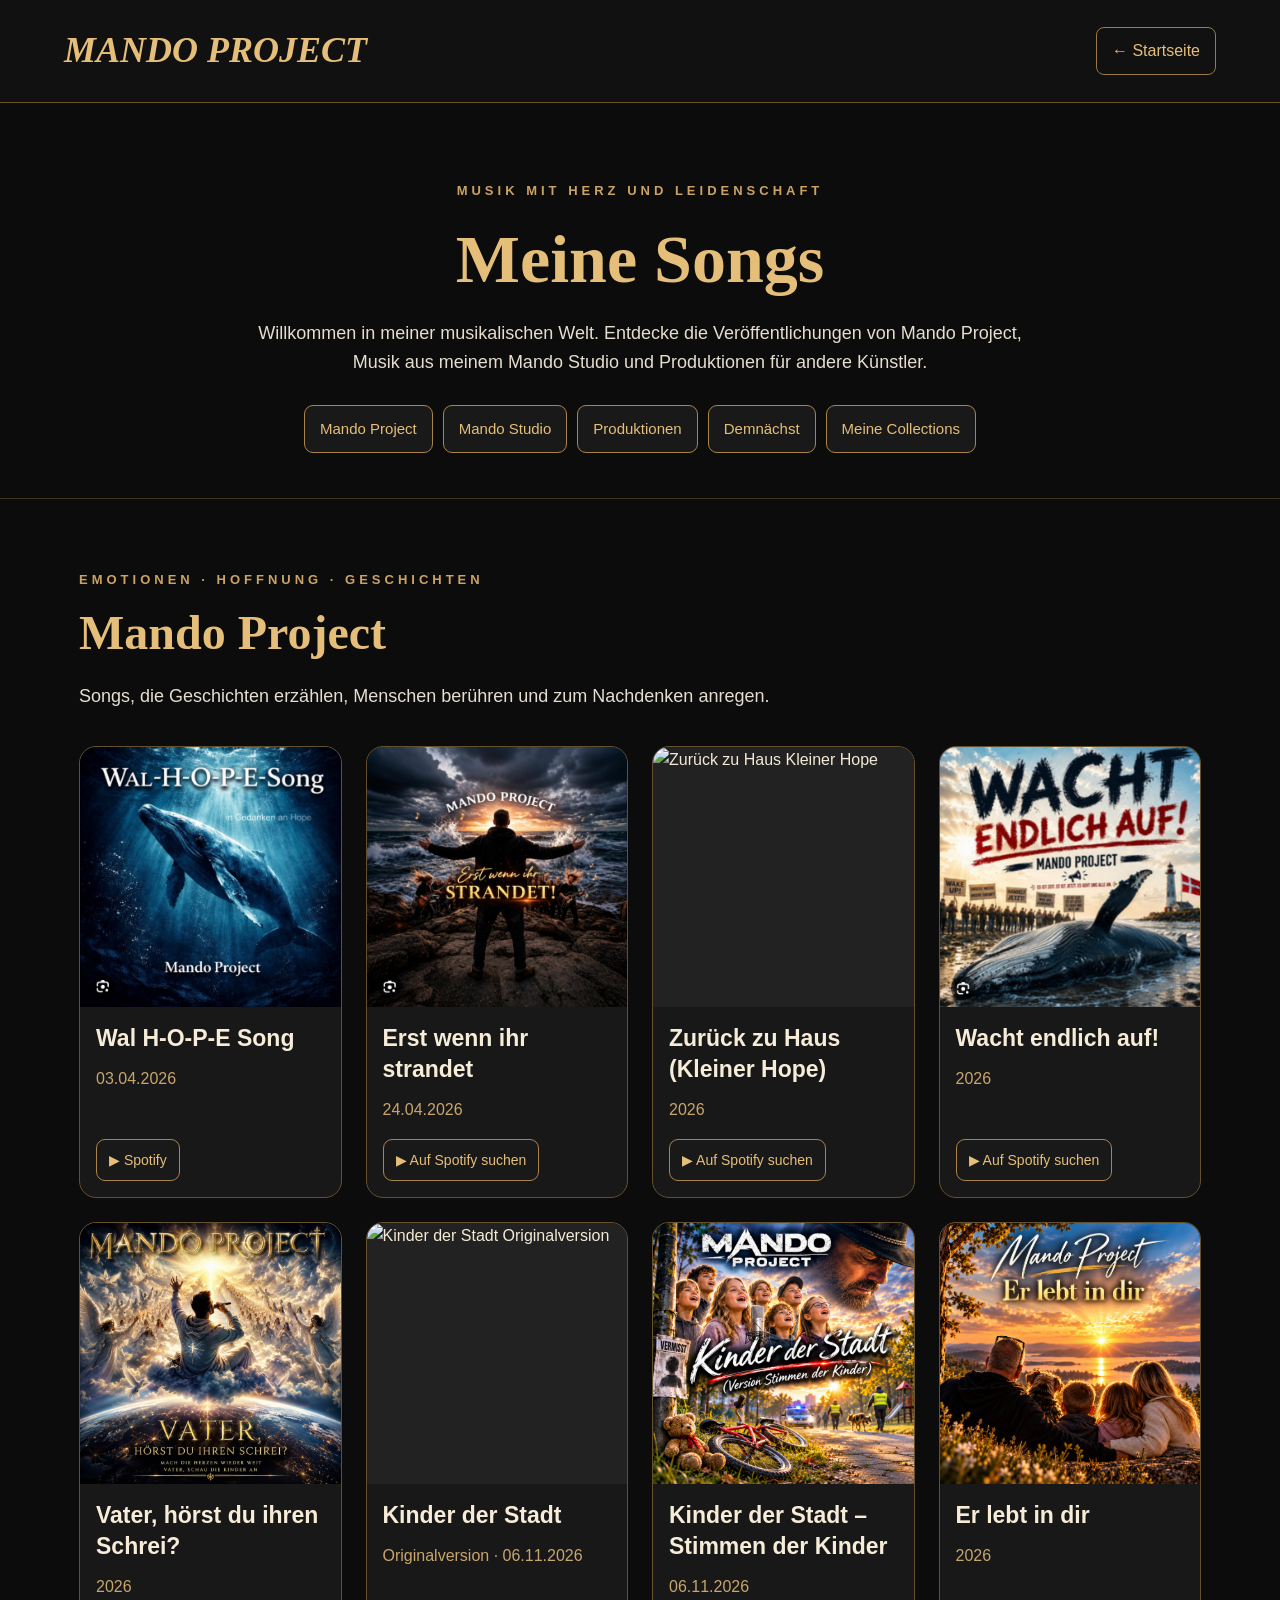
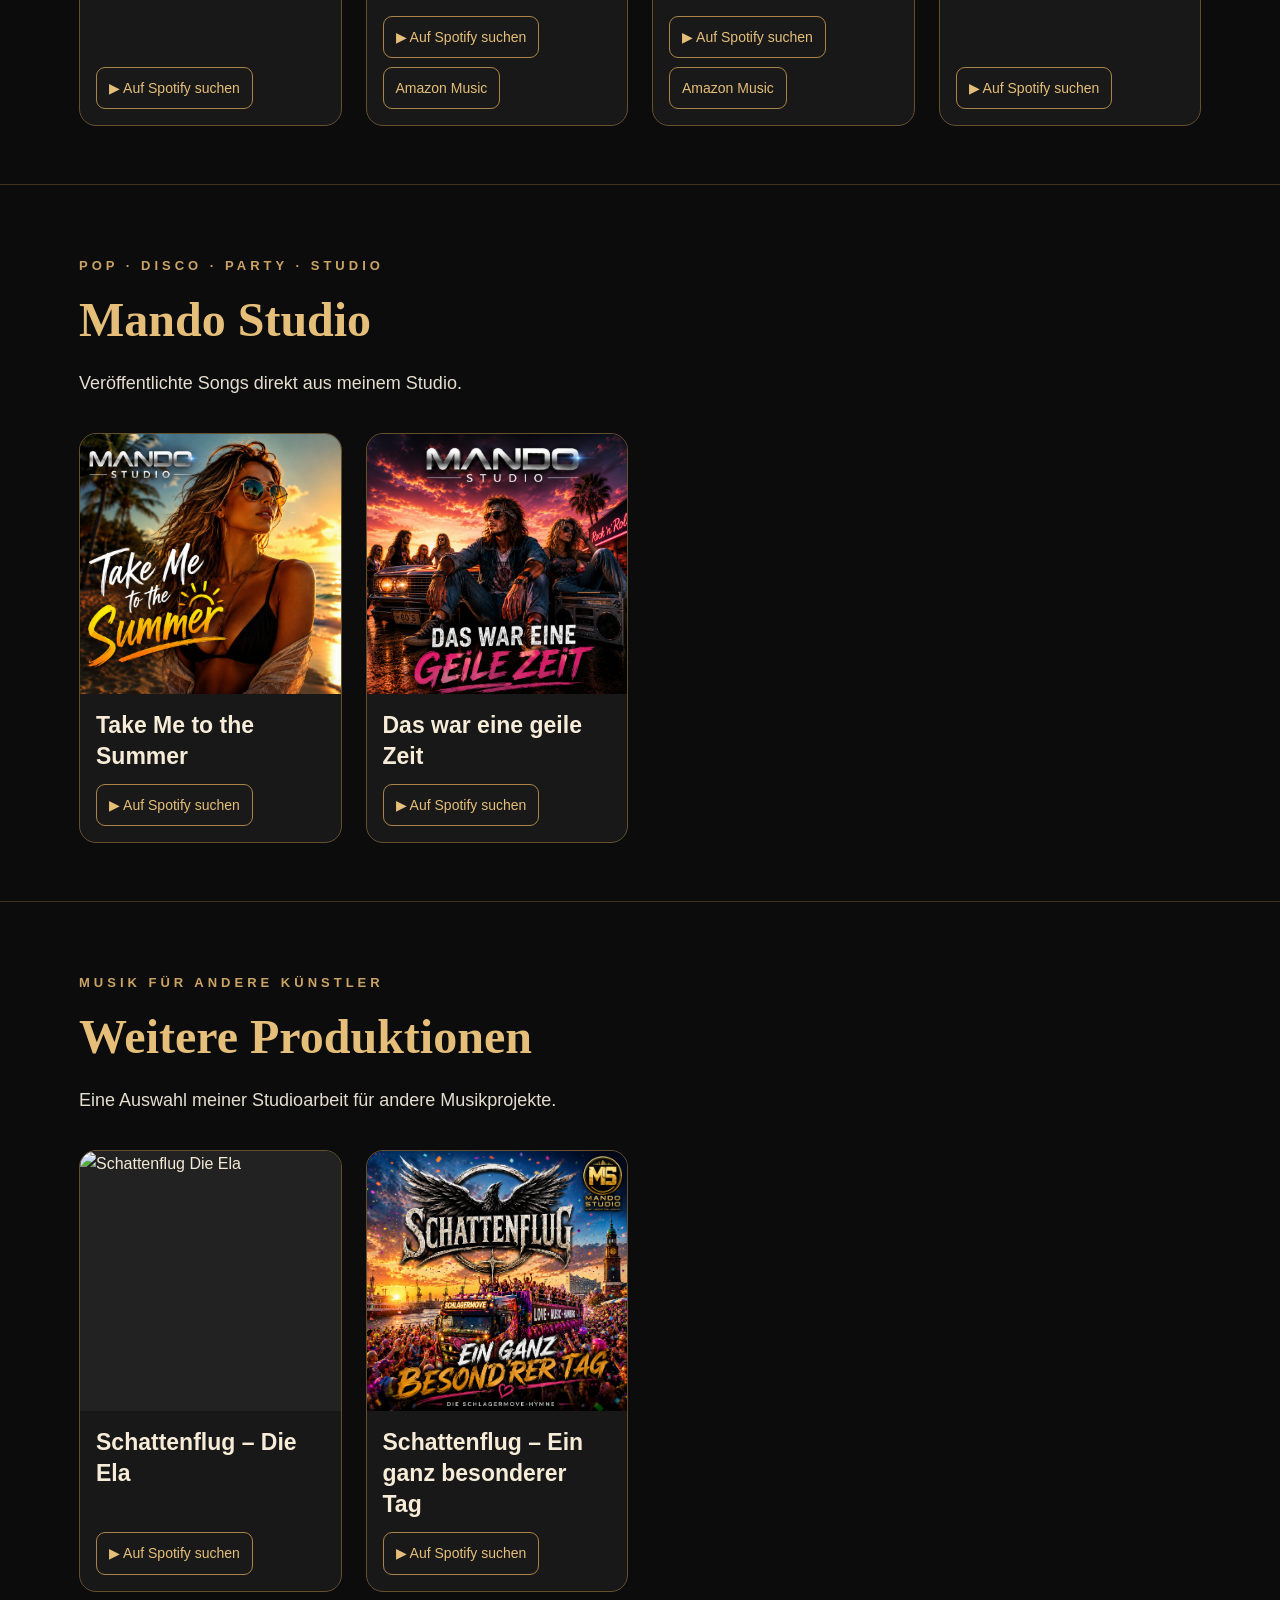
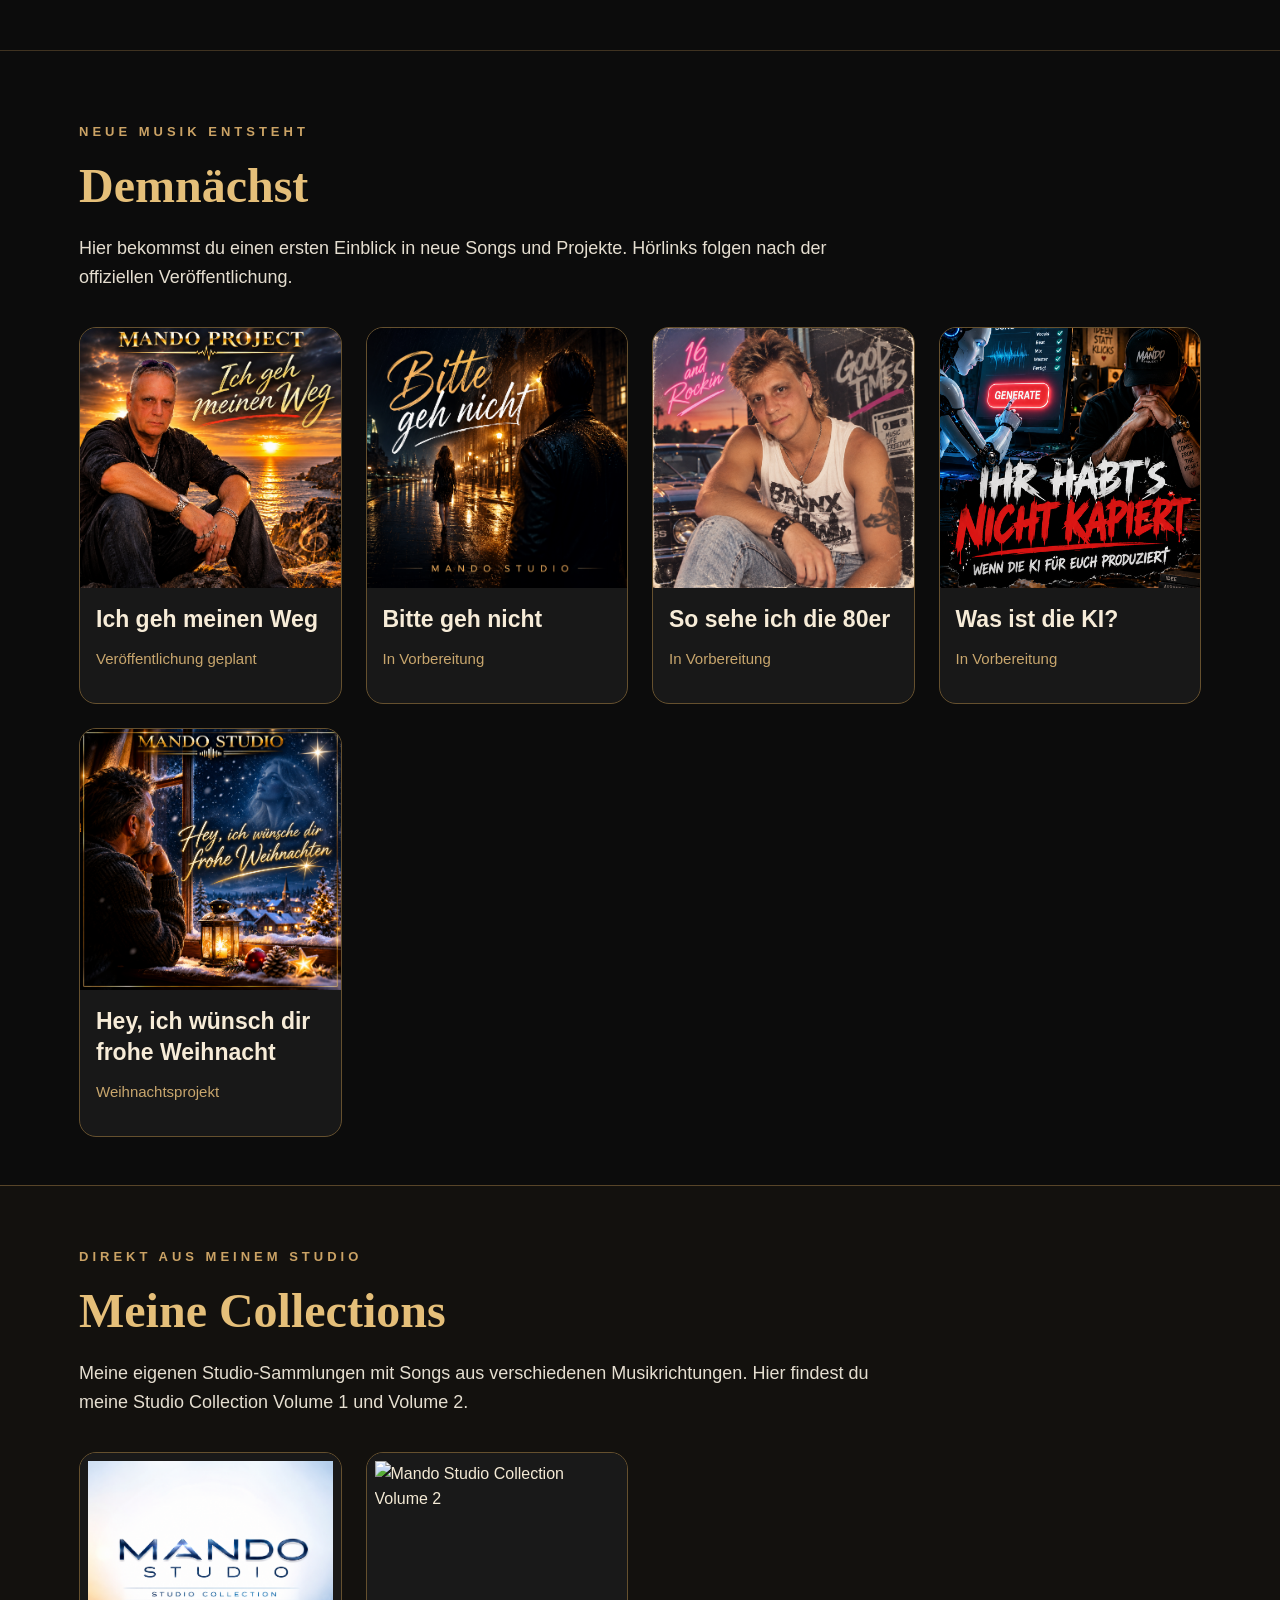
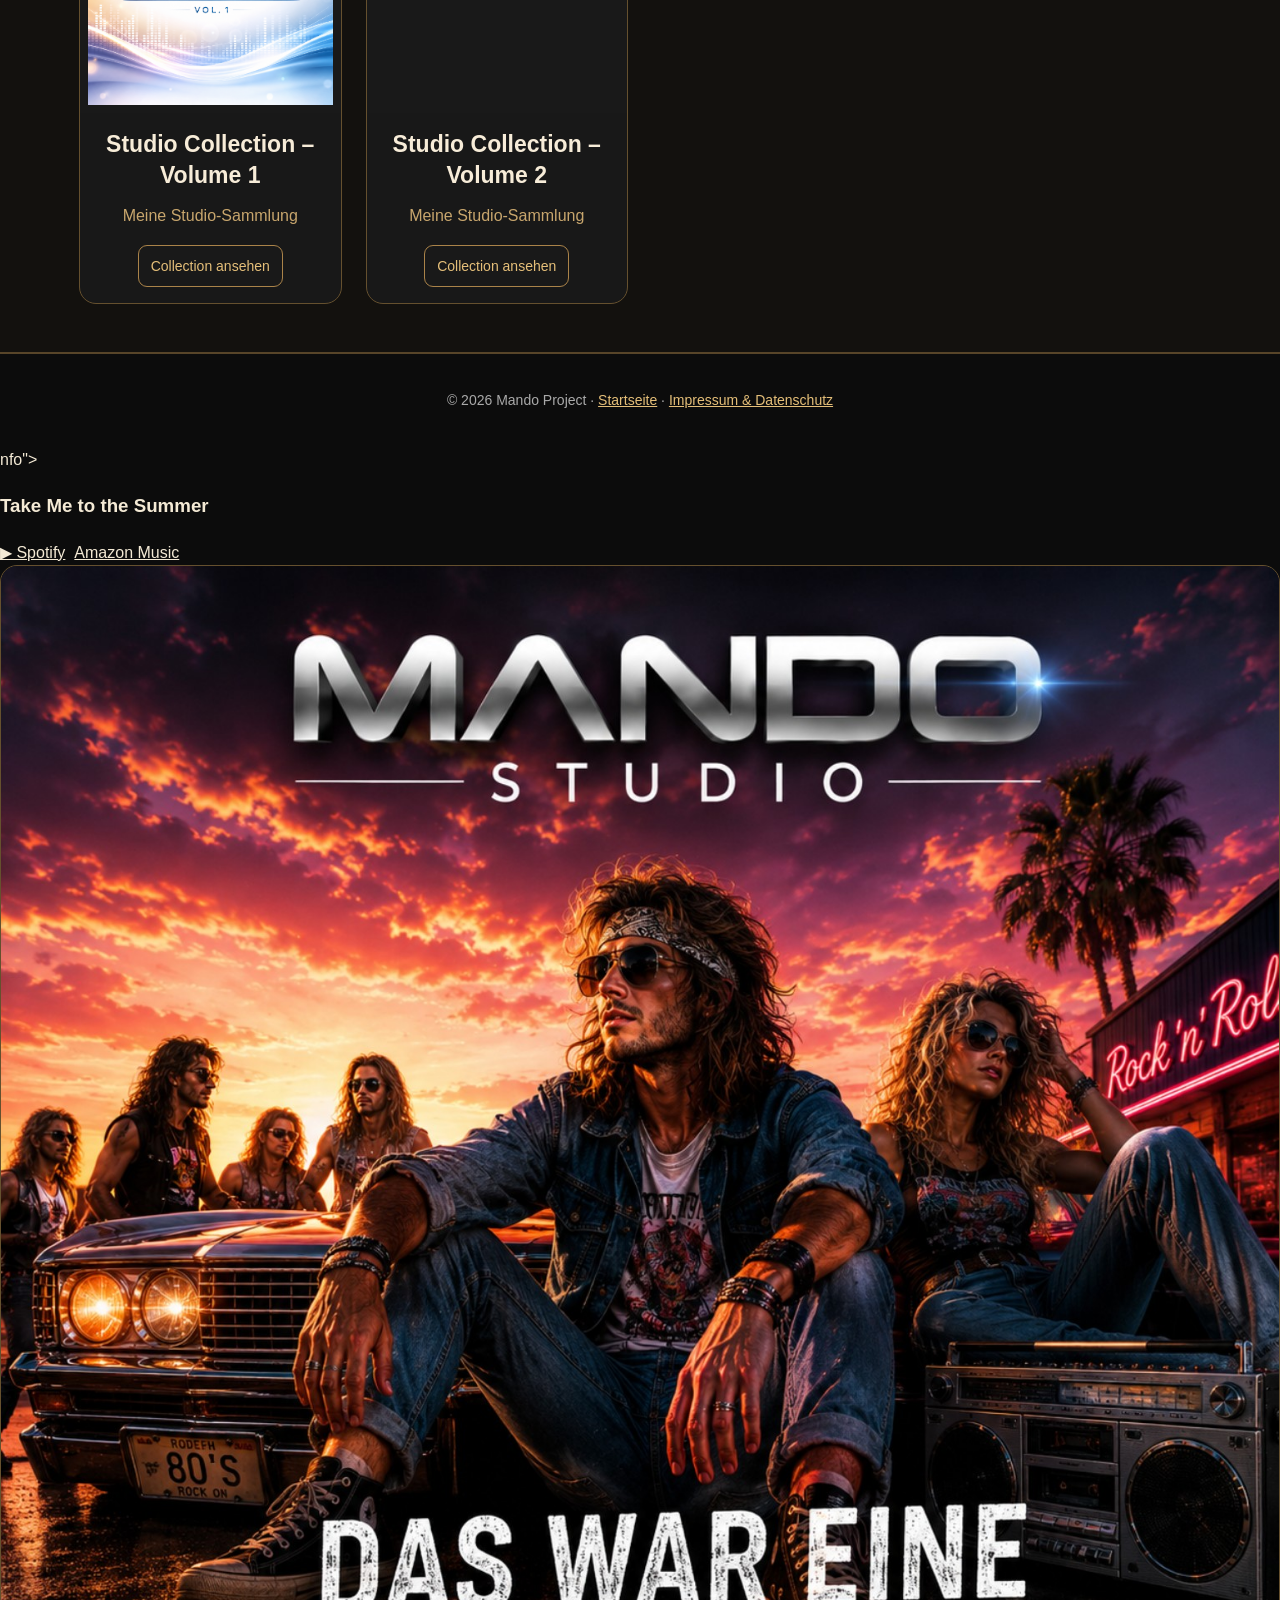
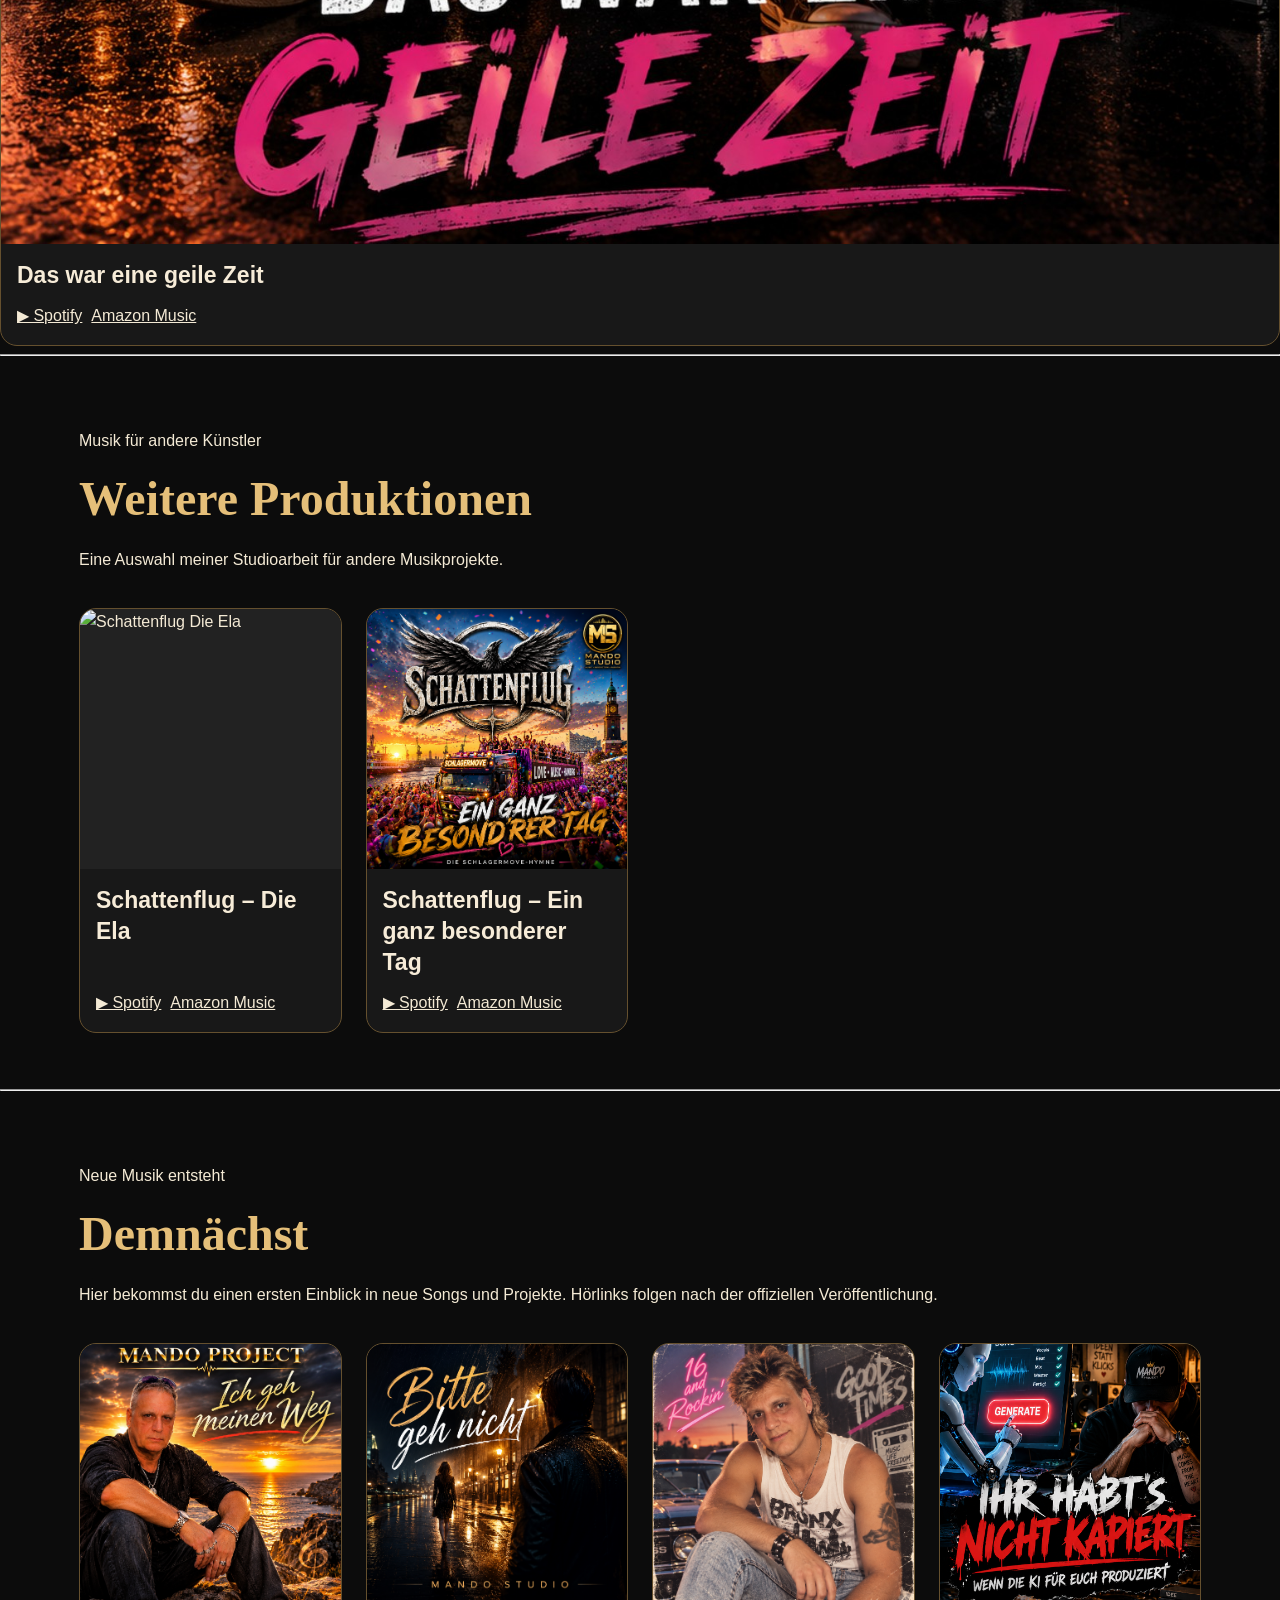
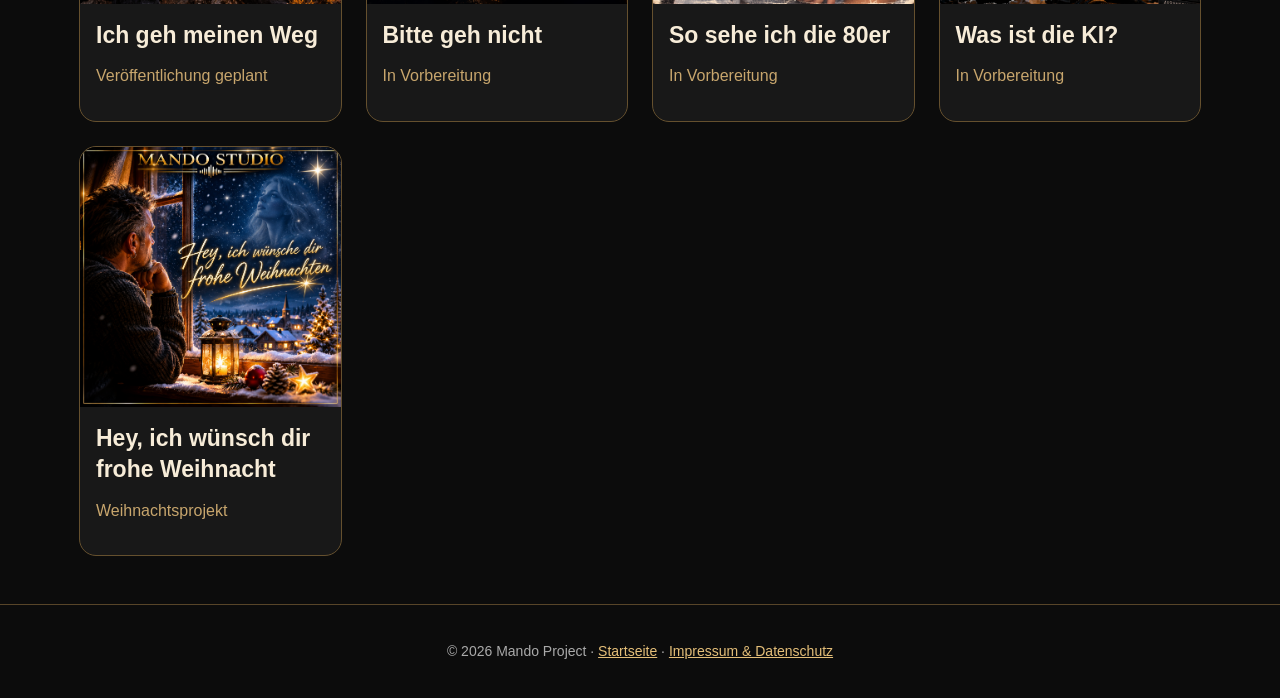
==== commit 9c39084e: "Update musik.html" ====
--- a/musik.html
+++ b/musik.html
@@ -1,395 +1,573 @@
 
-<!doctype html>
+<!DOCTYPE html>
 <html lang="de">
 <head>
-<meta charset="utf-8">
-<meta name="viewport" content="width=device-width, initial-scale=1">
-<meta name="description" content="Die Musik von Mando Project und Mando Studio. Songs, Veröffentlichungen und weitere Produktionen.">
-<title>Meine Songs – Mando Project</title>
-<link rel="icon" type="image/png" href="mando-wal-favicon.png">
-<link rel="stylesheet" href="style.css">
-
-<style>
-* {
-  box-sizing: border-box;
-}
-
-html {
-  scroll-behavior: smooth;
-}
-
-body {
-  margin: 0;
-  background: #0c0c0c;
-  color: #f4ead5;
-  font-family: Arial, Helvetica, sans-serif;
-}
-
-.music-header {
-  padding: 22px 18px;
-  border-bottom: 1px solid #514027;
-  background: #101010;
-}
-
-.music-nav {
-  max-width: 1200px;
-  margin: auto;
-  display: flex;
-  justify-content: space-between;
-  align-items: center;
-  gap: 15px;
-  flex-wrap: wrap;
-}
-
-.music-logo {
-  color: #e8c77b;
-  font-family: Georgia, serif;
-  font-size: clamp(22px, 5vw, 32px);
-  font-style: italic;
-  font-weight: bold;
-  text-decoration: none;
-}
-
-.music-home {
-  color: #e8c77b;
-  text-decoration: none;
-  border: 1px solid #8e713c;
-  border-radius: 8px;
-  padding: 10px 14px;
-}
-
-.music-intro {
-  max-width: 1000px;
-  margin: 0 auto;
-  padding: 55px 20px 35px;
-  text-align: center;
-}
-
-.music-intro h1 {
-  color: #e8c77b;
-  font-family: Georgia, serif;
-  font-size: clamp(38px, 8vw, 65px);
-  margin: 12px 0 20px;
-}
-
-.music-intro p {
-  font-size: 18px;
-  line-height: 1.7;
-  color: #d8d0c1;
-}
-
-.music-eyebrow {
-  color: #d7b66e;
-  letter-spacing: 4px;
-  text-transform: uppercase;
-  font-size: 12px;
-}
-
-.music-links {
-  display: flex;
-  flex-wrap: wrap;
-  justify-content: center;
-  gap: 12px;
-  margin-top: 25px;
-}
-
-.music-links a {
-  display: inline-block;
-  padding: 12px 16px;
-  border: 1px solid #9a7b45;
-  border-radius: 8px;
-  color: #e8c77b;
-  text-decoration: none;
-}
-
-.music-section {
-  max-width: 1200px;
-  margin: 0 auto;
-  padding: 48px 18px;
-}
-
-.music-section h2 {
-  font-family: Georgia, serif;
-  font-size: clamp(32px, 6vw, 48px);
-  color: #e8c77b;
-  margin: 12px 0 20px;
-}
-
-.music-description {
-  color: #d6cfc3;
-  line-height: 1.7;
-  font-size: 17px;
-  margin-bottom: 28px;
-}
-
-.cover-grid {
-  display: grid;
-  grid-template-columns: repeat(2, minmax(0, 1fr));
-  gap: 16px;
-}
-
-.cover-card {
-  background: #171717;
-  border: 1px solid #66512f;
-  border-radius: 15px;
-  overflow: hidden;
-  min-width: 0;
-}
-
-.cover-card img {
-  display: block;
-  width: 100%;
-  aspect-ratio: 1 / 1;
-  object-fit: cover;
-  background: #242424;
-}
-
-.cover-info {
-  padding: 13px;
-}
-
-.cover-info h3 {
-  font-size: 17px;
-  line-height: 1.35;
-  margin: 0 0 10px;
-  color: #fff1d8;
-}
-
-.cover-info small {
-  display: block;
-  color: #d7bb83;
-  margin-bottom: 12px;
-}
-
-.cover-actions {
-  display: flex;
-  flex-wrap: wrap;
-  gap: 8px;
-}
-
-.cover-actions a {
-  display: inline-block;
-  color: #e8c77b;
-  text-decoration: none;
-  border: 1px solid #947440;
-  border-radius: 8px;
-  padding: 9px 11px;
-  font-size: 13px;
-}
-
-.cover-actions a:hover,
-.music-links a:hover,
-.music-home:hover {
-  background: #947440;
-  color: #101010;
-}
-
-.coming-soon {
-  color: #d7bb83;
-  font-size: 14px;
-  line-height: 1.5;
-}
-
-.music-divider {
-  border: 0;
-  border-top: 1px solid #423522;
-  max-width: 1200px;
-  margin: 15px auto;
-}
-
-.music-footer {
-  text-align: center;
-  padding: 35px 18px;
-  color: #aaa;
-  border-top: 1px solid #423522;
-  line-height: 2;
-}
-
-.music-footer a {
-  color: #e8c77b;
-}
-
-@media (min-width: 750px) {
-  .cover-grid {
-    grid-template-columns: repeat(3, minmax(0, 1fr));
-    gap: 22px;
-  }
-
-  .cover-info {
-    padding: 17px;
-  }
-
-  .cover-info h3 {
-    font-size: 19px;
-  }
-
-  .cover-actions a {
-    font-size: 14px;
-  }
-}
-
-@media (min-width: 1100px) {
-  .cover-grid {
-    grid-template-columns: repeat(4, minmax(0, 1fr));
-  }
-}
-</style>
+  <meta charset="UTF-8">
+  <meta name="viewport" content="width=device-width, initial-scale=1.0">
+  <meta name="description" content="Musik und Produktionen von Mando Project und Mando Studio.">
+  <title>Meine Songs | Mando Project</title>
+  <link rel="icon" type="image/png" href="mando-wal-favicon.png">
+
+  <style>
+    * {
+      box-sizing: border-box;
+    }
+
+    html {
+      scroll-behavior: smooth;
+    }
+
+    body {
+      margin: 0;
+      background: #0c0c0c;
+      color: #f4ead5;
+      font-family: Arial, Helvetica, sans-serif;
+      line-height: 1.6;
+    }
+
+    a {
+      color: inherit;
+    }
+
+    .header {
+      padding: 22px 5%;
+      background: #111;
+      border-bottom: 1px solid #6c542d;
+    }
+
+    .header-inner {
+      max-width: 1250px;
+      margin: auto;
+      display: flex;
+      justify-content: space-between;
+      align-items: center;
+      flex-wrap: wrap;
+      gap: 16px;
+    }
+
+    .logo {
+      color: #e5bf79;
+      font-family: Georgia, serif;
+      font-size: clamp(24px, 5vw, 36px);
+      font-style: italic;
+      font-weight: bold;
+      text-decoration: none;
+    }
+
+    .home-link {
+      color: #e5bf79;
+      text-decoration: none;
+      border: 1px solid #9a7945;
+      padding: 10px 15px;
+      border-radius: 8px;
+    }
+
+    .intro,
+    .music-section {
+      max-width: 1250px;
+      margin: auto;
+      padding: 48px 5%;
+    }
+
+    .intro {
+      text-align: center;
+      padding-top: 65px;
+      padding-bottom: 35px;
+    }
+
+    .eyebrow {
+      color: #cba365;
+      text-transform: uppercase;
+      letter-spacing: 4px;
+      font-size: 13px;
+      font-weight: bold;
+    }
+
+    h1,
+    h2 {
+      font-family: Georgia, serif;
+      color: #e5bf79;
+      line-height: 1.2;
+    }
+
+    h1 {
+      font-size: clamp(40px, 8vw, 68px);
+      margin: 18px 0;
+    }
+
+    h2 {
+      font-size: clamp(30px, 6vw, 48px);
+      margin: 14px 0 20px;
+    }
+
+    .description {
+      max-width: 800px;
+      color: #e5ded0;
+      font-size: 18px;
+    }
+
+    .intro .description {
+      margin: 0 auto 25px;
+    }
+
+    .section-links {
+      display: flex;
+      flex-wrap: wrap;
+      justify-content: center;
+      gap: 10px;
+      margin-top: 28px;
+    }
+
+    .section-links a,
+    .button {
+      display: inline-block;
+      border: 1px solid #aa8349;
+      border-radius: 9px;
+      padding: 11px 15px;
+      color: #e5bf79;
+      background: #191919;
+      text-decoration: none;
+      font-size: 15px;
+    }
+
+    .section-links a:hover,
+    .button:hover {
+      background: #6d512b;
+      color: #fff;
+    }
+
+    .divider {
+      border: 0;
+      border-top: 1px solid #403321;
+      margin: 10px 0;
+    }
+
+    .cover-grid {
+      display: grid;
+      grid-template-columns: repeat(2, minmax(0, 1fr));
+      gap: 18px;
+      margin-top: 35px;
+    }
+
+    .cover-card {
+      background: #181818;
+      border: 1px solid #65502e;
+      border-radius: 17px;
+      overflow: hidden;
+      min-width: 0;
+      display: flex;
+      flex-direction: column;
+    }
+
+    .cover-card img {
+      display: block;
+      width: 100%;
+      aspect-ratio: 1 / 1;
+      object-fit: cover;
+      background: #222;
+    }
+
+    .cover-info {
+      padding: 16px;
+      display: flex;
+      flex-direction: column;
+      flex: 1;
+    }
+
+    .cover-info h3 {
+      font-size: clamp(17px, 3.5vw, 23px);
+      line-height: 1.35;
+      margin: 0 0 12px;
+      color: #f7ecd8;
+      overflow-wrap: anywhere;
+    }
+
+    .cover-info p {
+      color: #c8a66d;
+      margin: 0 0 16px;
+    }
+
+    .cover-actions {
+      display: flex;
+      flex-wrap: wrap;
+      gap: 9px;
+      margin-top: auto;
+    }
+
+    .cover-actions .button {
+      font-size: 14px;
+      padding: 9px 12px;
+    }
+
+    .notice {
+      color: #d5b77e;
+      font-size: 15px;
+      margin-top: auto;
+    }
+
+    .collection-area {
+      background: #13110e;
+      border-top: 1px solid #584529;
+      border-bottom: 1px solid #584529;
+    }
+
+    .collection-card img {
+      object-fit: contain;
+      padding: 8px;
+      background: #191919;
+    }
+
+    .collection-card .cover-info {
+      text-align: center;
+    }
+
+    .collection-card .cover-actions {
+      justify-content: center;
+    }
+
+    footer {
+      padding: 35px 5%;
+      text-align: center;
+      border-top: 1px solid #584529;
+      color: #aaa;
+      font-size: 14px;
+    }
+
+    footer a {
+      color: #e5bf79;
+    }
+
+    @media (min-width: 800px) {
+      .cover-grid {
+        grid-template-columns: repeat(3, minmax(0, 1fr));
+        gap: 24px;
+      }
+    }
+
+    @media (min-width: 1150px) {
+      .cover-grid {
+        grid-template-columns: repeat(4, minmax(0, 1fr));
+      }
+    }
+  </style>
 </head>
 
 <body>
 
-<header class="music-header">
-  <div class="music-nav">
-    <a class="music-logo" href="index.html">MANDO PROJECT</a>
-    <a class="music-home" href="index.html">← Zur Startseite</a>
+<header class="header">
+  <div class="header-inner">
+    <a class="logo" href="index.html">MANDO PROJECT</a>
+    <a class="home-link" href="index.html">← Startseite</a>
   </div>
 </header>
 
 <main>
 
-<section class="music-intro">
-  <p class="music-eyebrow">Musik mit Herz und Leidenschaft</p>
-  <h1>Meine Songs</h1>
-  <p>
-    Willkommen in meiner musikalischen Welt.
-    Hier findest du die Veröffentlichungen von
-    Mando Project, Musik aus meinem Mando Studio
-    und Produktionen für andere Künstler.
-  </p>
-
-  <div class="music-links">
-    <a href="#mando-project">Mando Project</a>
-    <a href="#mando-studio">Mando Studio</a>
-    <a href="#produktionen">Weitere Produktionen</a>
-    <a href="#demnaechst">Demnächst</a>
+  <section class="intro">
+    <p class="eyebrow">Musik mit Herz und Leidenschaft</p>
+    <h1>Meine Songs</h1>
+
+    <p class="description">
+      Willkommen in meiner musikalischen Welt.
+      Entdecke die Veröffentlichungen von Mando Project,
+      Musik aus meinem Mando Studio und Produktionen
+      für andere Künstler.
+    </p>
+
+    <nav class="section-links">
+      <a href="#mando-project">Mando Project</a>
+      <a href="#mando-studio">Mando Studio</a>
+      <a href="#produktionen">Produktionen</a>
+      <a href="#demnaechst">Demnächst</a>
+      <a href="#collections">Meine Collections</a>
+    </nav>
+  </section>
+
+  <hr class="divider">
+
+  <section class="music-section" id="mando-project">
+    <p class="eyebrow">Emotionen · Hoffnung · Geschichten</p>
+    <h2>Mando Project</h2>
+
+    <p class="description">
+      Songs, die Geschichten erzählen, Menschen berühren
+      und zum Nachdenken anregen.
+    </p>
+
+    <div class="cover-grid">
+
+      <article class="cover-card">
+        <img src="Wal Hope song.jpg" alt="Wal Hope Song" loading="lazy">
+        <div class="cover-info">
+          <h3>Wal H-O-P-E Song</h3>
+          <p>03.04.2026</p>
+          <div class="cover-actions">
+            <a class="button" href="https://open.spotify.com/intl-de/album/5B0IwRCmnelLsubYAaWG3R" target="_blank" rel="noopener noreferrer">▶ Spotify</a>
+          </div>
+        </div>
+      </article>
+
+      <article class="cover-card">
+        <img src="erst wenn ihr strandet.jpg" alt="Erst wenn ihr strandet" loading="lazy">
+        <div class="cover-info">
+          <h3>Erst wenn ihr strandet</h3>
+          <p>24.04.2026</p>
+          <div class="cover-actions">
+            <a class="button" href="https://open.spotify.com/search/Mando%20Project%20Erst%20wenn%20ihr%20strandet" target="_blank" rel="noopener noreferrer">▶ Auf Spotify suchen</a>
+          </div>
+        </div>
+      </article>
+
+      <article class="cover-card">
+        <img src="zurück zu hause kleiner Hope.jpeg" alt="Zurück zu Haus Kleiner Hope" loading="lazy">
+        <div class="cover-info">
+          <h3>Zurück zu Haus (Kleiner Hope)</h3>
+          <p>2026</p>
+          <div class="cover-actions">
+            <a class="button" href="https://open.spotify.com/search/Mando%20Project%20Zurueck%20zu%20Haus%20Kleiner%20Hope" target="_blank" rel="noopener noreferrer">▶ Auf Spotify suchen</a>
+          </div>
+        </div>
+      </article>
+
+      <article class="cover-card">
+        <img src="wacht endlich auf.jpg" alt="Wacht endlich auf" loading="lazy">
+        <div class="cover-info">
+          <h3>Wacht endlich auf!</h3>
+          <p>2026</p>
+          <div class="cover-actions">
+            <a class="button" href="https://open.spotify.com/search/Mando%20Project%20Wacht%20endlich%20auf" target="_blank" rel="noopener noreferrer">▶ Auf Spotify suchen</a>
+          </div>
+        </div>
+      </article>
+
+      <article class="cover-card">
+        <img src="vater.png" alt="Vater hörst du ihren Schrei" loading="lazy">
+        <div class="cover-info">
+          <h3>Vater, hörst du ihren Schrei?</h3>
+          <p>2026</p>
+          <div class="cover-actions">
+            <a class="button" href="https://open.spotify.com/search/Mando%20Project%20Vater%20hoerst%20du%20ihren%20Schrei" target="_blank" rel="noopener noreferrer">▶ Auf Spotify suchen</a>
+          </div>
+        </div>
+      </article>
+
+      <article class="cover-card">
+        <img src="Kinder der Stadt.png" alt="Kinder der Stadt Originalversion" loading="lazy">
+        <div class="cover-info">
+          <h3>Kinder der Stadt</h3>
+          <p>Originalversion · 06.11.2026</p>
+          <div class="cover-actions">
+            <a class="button" href="https://open.spotify.com/search/Mando%20Project%20Kinder%20der%20Stadt" target="_blank" rel="noopener noreferrer">▶ Auf Spotify suchen</a>
+            <a class="button" href="https://music.amazon.ca/albums/B0HQ57DHJ8" target="_blank" rel="noopener noreferrer">Amazon Music</a>
+          </div>
+        </div>
+      </article>
+
+      <article class="cover-card">
+        <img src="kinder der stadt die stimmen der kinder.png" alt="Kinder der Stadt Stimmen der Kinder" loading="lazy">
+        <div class="cover-info">
+          <h3>Kinder der Stadt – Stimmen der Kinder</h3>
+          <p>06.11.2026</p>
+          <div class="cover-actions">
+            <a class="button" href="https://open.spotify.com/search/Mando%20Project%20Kinder%20der%20Stadt%20Stimmen%20der%20Kinder" target="_blank" rel="noopener noreferrer">▶ Auf Spotify suchen</a>
+            <a class="button" href="https://music.amazon.it/albums/B0HQDD9KSR" target="_blank" rel="noopener noreferrer">Amazon Music</a>
+          </div>
+        </div>
+      </article>
+
+      <article class="cover-card">
+        <img src="er lebt in dir.png" alt="Er lebt in dir" loading="lazy">
+        <div class="cover-info">
+          <h3>Er lebt in dir</h3>
+          <p>2026</p>
+          <div class="cover-actions">
+            <a class="button" href="https://open.spotify.com/search/Mando%20Project%20Er%20lebt%20in%20dir" target="_blank" rel="noopener noreferrer">▶ Auf Spotify suchen</a>
+          </div>
+        </div>
+      </article>
+
+    </div>
+  </section>
+
+  <hr class="divider">
+
+  <section class="music-section" id="mando-studio">
+    <p class="eyebrow">Pop · Disco · Party · Studio</p>
+    <h2>Mando Studio</h2>
+
+    <p class="description">
+      Veröffentlichte Songs direkt aus meinem Studio.
+    </p>
+
+    <div class="cover-grid">
+
+      <article class="cover-card">
+        <img src="take-me-to-the-summer.png" alt="Take Me to the Summer" loading="lazy">
+        <div class="cover-info">
+          <h3>Take Me to the Summer</h3>
+          <div class="cover-actions">
+            <a class="button" href="https://open.spotify.com/search/Mando%20Studio%20Take%20Me%20to%20the%20Summer" target="_blank" rel="noopener noreferrer">▶ Auf Spotify suchen</a>
+          </div>
+        </div>
+      </article>
+
+      <article class="cover-card">
+        <img src="das-war-eine-geile-zeit.png" alt="Das war eine geile Zeit" loading="lazy">
+        <div class="cover-info">
+          <h3>Das war eine geile Zeit</h3>
+          <div class="cover-actions">
+            <a class="button" href="https://open.spotify.com/search/Mando%20Studio%20Das%20war%20eine%20geile%20Zeit" target="_blank" rel="noopener noreferrer">▶ Auf Spotify suchen</a>
+          </div>
+        </div>
+      </article>
+
+    </div>
+  </section>
+
+  <hr class="divider">
+
+  <section class="music-section" id="produktionen">
+    <p class="eyebrow">Musik für andere Künstler</p>
+    <h2>Weitere Produktionen</h2>
+
+    <p class="description">
+      Eine Auswahl meiner Studioarbeit für andere
+      Musikprojekte.
+    </p>
+
+    <div class="cover-grid">
+
+      <article class="cover-card">
+        <img src="Schattenflug die ela.png" alt="Schattenflug Die Ela" loading="lazy">
+        <div class="cover-info">
+          <h3>Schattenflug – Die Ela</h3>
+          <div class="cover-actions">
+            <a class="button" href="https://open.spotify.com/search/Schattenflug%20Die%20Ela" target="_blank" rel="noopener noreferrer">▶ Auf Spotify suchen</a>
+          </div>
+        </div>
+      </article>
+
+      <article class="cover-card">
+        <img src="schattenflug ein ganz besonderer tag.png" alt="Schattenflug Ein ganz besonderer Tag" loading="lazy">
+        <div class="cover-info">
+          <h3>Schattenflug – Ein ganz besonderer Tag</h3>
+          <div class="cover-actions">
+            <a class="button" href="https://open.spotify.com/search/Schattenflug%20Ein%20ganz%20besonderer%20Tag" target="_blank" rel="noopener noreferrer">▶ Auf Spotify suchen</a>
+          </div>
+        </div>
+      </article>
+
+    </div>
+  </section>
+
+  <hr class="divider">
+
+  <section class="music-section" id="demnaechst">
+    <p class="eyebrow">Neue Musik entsteht</p>
+    <h2>Demnächst</h2>
+
+    <p class="description">
+      Hier bekommst du einen ersten Einblick in neue
+      Songs und Projekte. Hörlinks folgen nach der
+      offiziellen Veröffentlichung.
+    </p>
+
+    <div class="cover-grid">
+
+      <article class="cover-card">
+        <img src="ich geh meinen weg.png" alt="Ich geh meinen Weg" loading="lazy">
+        <div class="cover-info">
+          <h3>Ich geh meinen Weg</h3>
+          <p class="notice">Veröffentlichung geplant</p>
+        </div>
+      </article>
+
+      <article class="cover-card">
+        <img src="bitte geh nicht.png" alt="Bitte geh nicht" loading="lazy">
+        <div class="cover-info">
+          <h3>Bitte geh nicht</h3>
+          <p class="notice">In Vorbereitung</p>
+        </div>
+      </article>
+
+      <article class="cover-card">
+        <img src="so sehe ich die 80er.png" alt="So sehe ich die 80er" loading="lazy">
+        <div class="cover-info">
+          <h3>So sehe ich die 80er</h3>
+          <p class="notice">In Vorbereitung</p>
+        </div>
+      </article>
+
+      <article class="cover-card">
+        <img src="was ist die Ki.png" alt="Was ist die KI" loading="lazy">
+        <div class="cover-info">
+          <h3>Was ist die KI?</h3>
+          <p class="notice">In Vorbereitung</p>
+        </div>
+      </article>
+
+      <article class="cover-card">
+        <img src="hey ich wünsch dir frohe weihnacht.png" alt="Hey ich wünsch dir frohe Weihnacht" loading="lazy">
+        <div class="cover-info">
+          <h3>Hey, ich wünsch dir frohe Weihnacht</h3>
+          <p class="notice">Weihnachtsprojekt</p>
+        </div>
+      </article>
+
+    </div>
+  </section>
+
+  <div class="collection-area">
+    <section class="music-section" id="collections">
+      <p class="eyebrow">Direkt aus meinem Studio</p>
+      <h2>Meine Collections</h2>
+
+      <p class="description">
+        Meine eigenen Studio-Sammlungen mit Songs
+        aus verschiedenen Musikrichtungen.
+        Hier findest du meine Studio Collection
+        Volume 1 und Volume 2.
+      </p>
+
+      <div class="cover-grid">
+
+        <article class="cover-card collection-card">
+          <img src="studio1.png" alt="Mando Studio Collection Volume 1" loading="lazy">
+          <div class="cover-info">
+            <h3>Studio Collection – Volume 1</h3>
+            <p>Meine Studio-Sammlung</p>
+            <div class="cover-actions">
+              <a class="button" href="studio1.png" target="_blank" rel="noopener noreferrer">Collection ansehen</a>
+            </div>
+          </div>
+        </article>
+
+        <article class="cover-card collection-card">
+          <img src="studio kollektion 2.png" alt="Mando Studio Collection Volume 2" loading="lazy">
+          <div class="cover-info">
+            <h3>Studio Collection – Volume 2</h3>
+            <p>Meine Studio-Sammlung</p>
+            <div class="cover-actions">
+              <a class="button" href="studio%20kollektion%202.png" target="_blank" rel="noopener noreferrer">Collection ansehen</a>
+            </div>
+          </div>
+        </article>
+
+      </div>
+    </section>
   </div>
-</section>
-
-<section class="music-section" id="mando-project">
-  <p class="music-eyebrow">Emotionen · Hoffnung · Menschlichkeit</p>
-  <h2>Mando Project</h2>
-  <p class="music-description">
-    Bekannt durch den Wal Hope Song.
-    Musik, die Geschichten erzählt, Menschen berührt
-    und zum Nachdenken anregt.
-  </p>
-
-  <div class="cover-grid">
-
-    <article class="cover-card">
-      <img src="Wal Hope song.jpg" alt="Wal Hope Song">
-      <div class="cover-info">
-        <h3>Wal H-O-P-E Song</h3>
-        <small>03.04.2026</small>
-        <div class="cover-actions">
-          <a href="https://open.spotify.com/intl-de/album/5B0IwRCmnelLsubYAaWG3R" target="_blank" rel="noopener noreferrer">▶ Spotify</a>
-          <a href="https://music.amazon.de/search/Wal+Hope+Song+Mando+Project" target="_blank" rel="noopener noreferrer">Amazon Music</a>
-        </div>
-      </div>
-    </article>
-
-    <article class="cover-card">
-      <img src="erst wenn ihr strandet.jpg" alt="Erst wenn ihr strandet">
-      <div class="cover-info">
-        <h3>Erst wenn ihr strandet</h3>
-        <small>24.04.2026</small>
-        <div class="cover-actions">
-          <a href="https://open.spotify.com/track/1i7TlX4wdgB4fMcz7LaCHX" target="_blank" rel="noopener noreferrer">▶ Spotify</a>
-          <a href="https://music.amazon.de/search/Erst+wenn+ihr+strandet+Mando+Project" target="_blank" rel="noopener noreferrer">Amazon Music</a>
-        </div>
-      </div>
-    </article>
-
-    <article class="cover-card">
-      <img src="zurück zu hause kleiner Hope.jpeg" alt="Zurück zu Haus Kleiner Hope">
-      <div class="cover-info">
-        <h3>Zurück zu Haus (Kleiner Hope)</h3>
-        <small>2026</small>
-        <div class="cover-actions">
-          <a href="https://open.spotify.com/search/Zur%C3%BCck%20zu%20Haus%20Kleiner%20Hope%20Mando%20Project" target="_blank" rel="noopener noreferrer">▶ Spotify</a>
-          <a href="https://music.amazon.com/albums/B0GZ47193T" target="_blank" rel="noopener noreferrer">Amazon Music</a>
-        </div>
-      </div>
-    </article>
-
-    <article class="cover-card">
-      <img src="wacht endlich auf.jpg" alt="Wacht endlich auf">
-      <div class="cover-info">
-        <h3>Wacht endlich auf!</h3>
-        <small>2026</small>
-        <div class="cover-actions">
-          <a href="https://open.spotify.com/search/Wacht%20endlich%20auf%20Mando%20Project" target="_blank" rel="noopener noreferrer">▶ Spotify</a>
-          <a href="https://music.amazon.de/search/Wacht+endlich+auf+Mando+Project" target="_blank" rel="noopener noreferrer">Amazon Music</a>
-        </div>
-      </div>
-    </article>
-
-    <article class="cover-card">
-      <img src="vater.png" alt="Vater hörst du ihren Schrei">
-      <div class="cover-info">
-        <h3>Vater, hörst du ihren Schrei?</h3>
-        <small>2026</small>
-        <div class="cover-actions">
-          <a href="https://open.spotify.com/search/Vater%20h%C3%B6rst%20du%20ihren%20Schrei%20Mando%20Project" target="_blank" rel="noopener noreferrer">▶ Spotify</a>
-          <a href="https://music.amazon.de/search/Vater+hoerst+du+ihren+Schrei+Mando+Project" target="_blank" rel="noopener noreferrer">Amazon Music</a>
-        </div>
-      </div>
-    </article>
-
-    <article class="cover-card">
-      <img src="Kinder der Stadt.png" alt="Kinder der Stadt Originalversion">
-      <div class="cover-info">
-        <h3>Kinder der Stadt</h3>
-        <small>06.11.2026</small>
-        <div class="cover-actions">
-          <a href="https://open.spotify.com/search/Kinder%20der%20Stadt%20Mando%20Project" target="_blank" rel="noopener noreferrer">▶ Spotify</a>
-          <a href="https://music.amazon.ca/albums/B0HQ57DHJ8" target="_blank" rel="noopener noreferrer">Amazon Music</a>
-        </div>
-      </div>
-    </article>
-
-    <article class="cover-card">
-      <img src="kinder der stadt die stimmen der kinder.png" alt="Kinder der Stadt Stimmen der Kinder">
-      <div class="cover-info">
-        <h3>Kinder der Stadt – Stimmen der Kinder</h3>
-        <small>06.11.2026</small>
-        <div class="cover-actions">
-          <a href="https://open.spotify.com/search/Kinder%20der%20Stadt%20Stimmen%20der%20Kinder%20Mando%20Project" target="_blank" rel="noopener noreferrer">▶ Spotify</a>
-          <a href="https://music.amazon.it/albums/B0HQDD9KSR" target="_blank" rel="noopener noreferrer">Amazon Music</a>
-        </div>
-      </div>
-    </article>
-
-    <article class="cover-card">
-      <img src="er lebt in dir.png" alt="Er lebt in dir">
-      <div class="cover-info">
-        <h3>Er lebt in dir</h3>
-        <small>2026</small>
-        <div class="cover-actions">
-          <a href="https://open.spotify.com/search/Er%20lebt%20in%20dir%20Mando%20Project" target="_blank" rel="noopener noreferrer">▶ Spotify</a>
-          <a href="https://music.amazon.de/search/Er+lebt+in+dir+Mando+Project" target="_blank" rel="noopener noreferrer">Amazon Music</a>
-        </div>
-      </div>
-    </article>
-
-  </div>
-</section>
-
-<hr class="music-divider">
-
-<section class="music-section" id="mando-studio">
-  <p class="music-eyebrow">Pop · Disco · Studio</p>
-  <h2>Mando Studio</h2>
-  <p class="music-description">
-    Veröffentlichte Musik direkt aus meinem Studio.
-    Weitere Songs sind bereits in Arbeit.
-  </p>
-
-  <div class="cover-grid">
-
-    <article class="cover-card">
-      <img src="take-me-to-the-summer.png" alt="Take Me to the Summer">
-      <div class="cover-info">
+
+</main>
+
+<footer>
+  &copy; 2026 Mando Project
+  · <a href="index.html">Startseite</a>
+  · <a href="impressum.html">Impressum &amp; Datenschutz</a>
+</footer>
+
+</body>
+</html>
+nfo">
         <h3>Take Me to the Summer</h3>
         <div class="cover-actions">
           <a href="https://open.spotify.com/search/Take%20Me%20to%20the%20Summer%20Mando%20Studio" target="_blank" rel="noopener noreferrer">▶ Spotify</a>
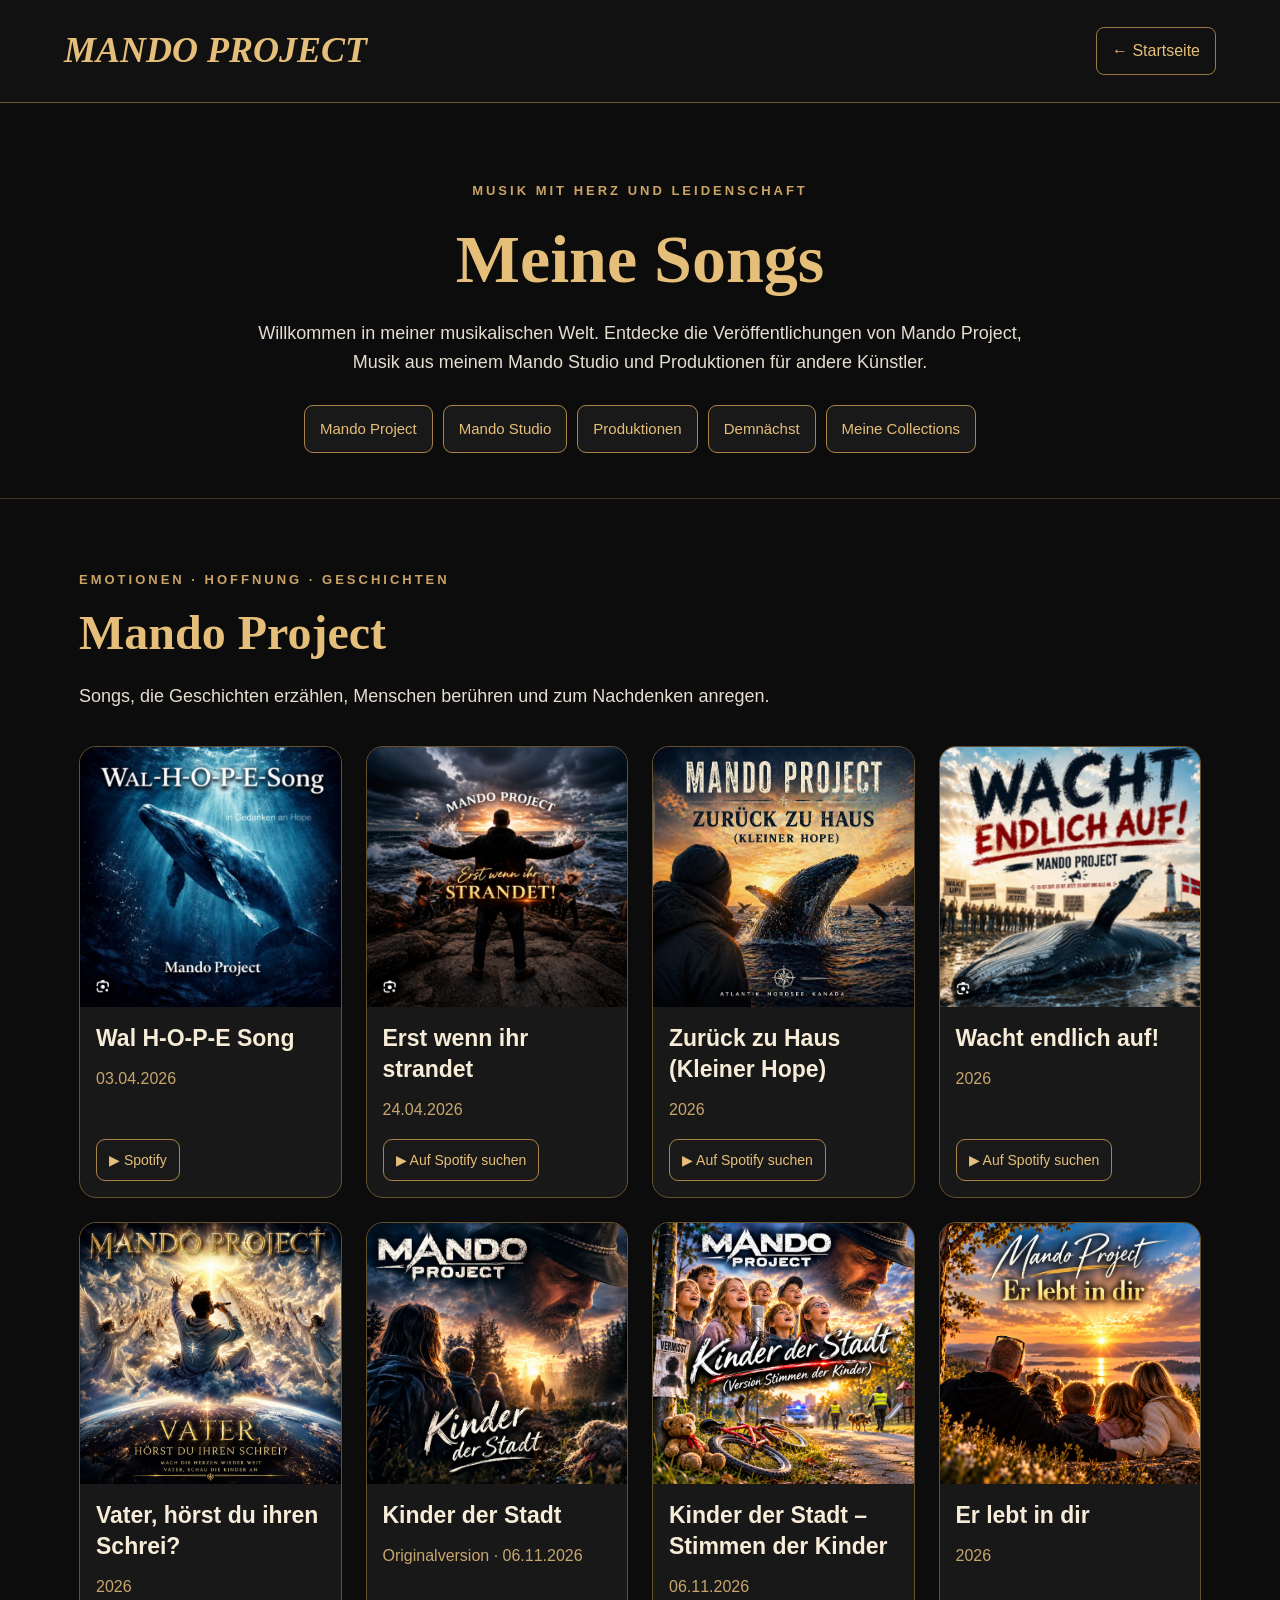
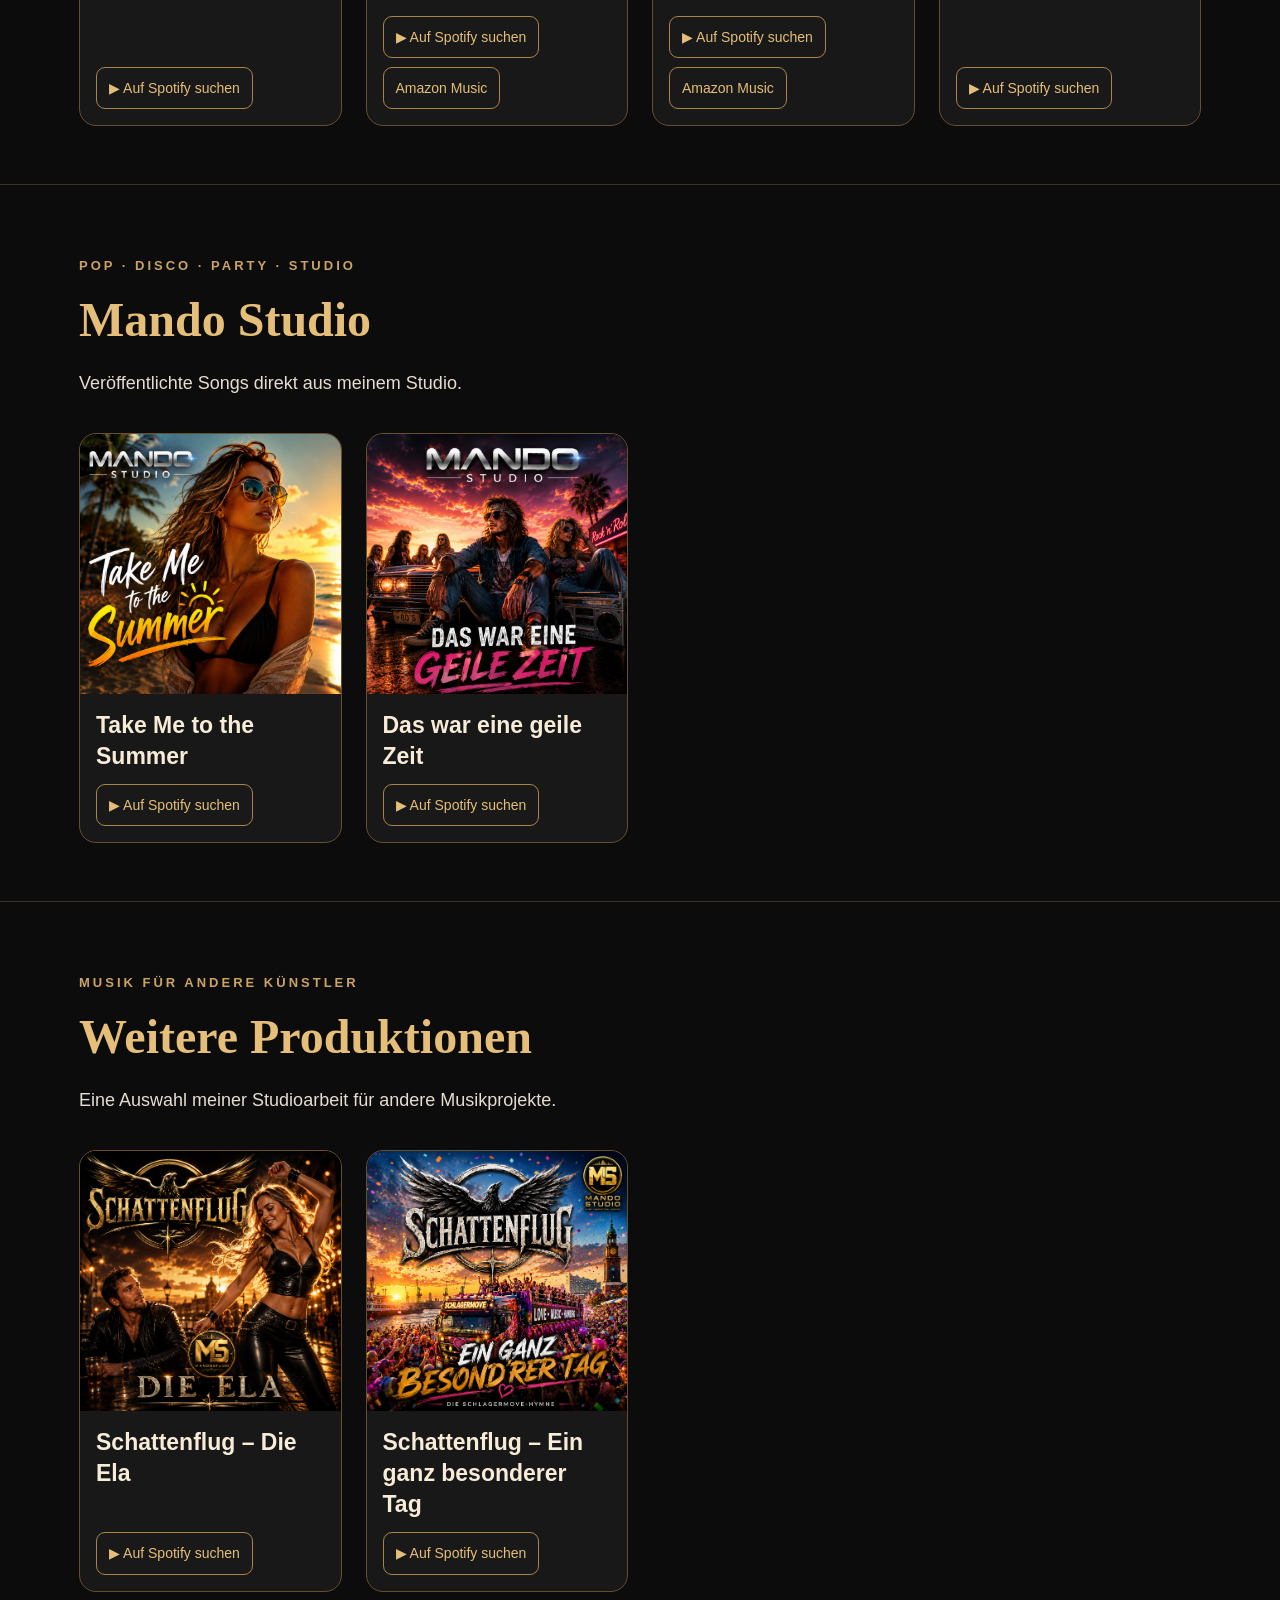
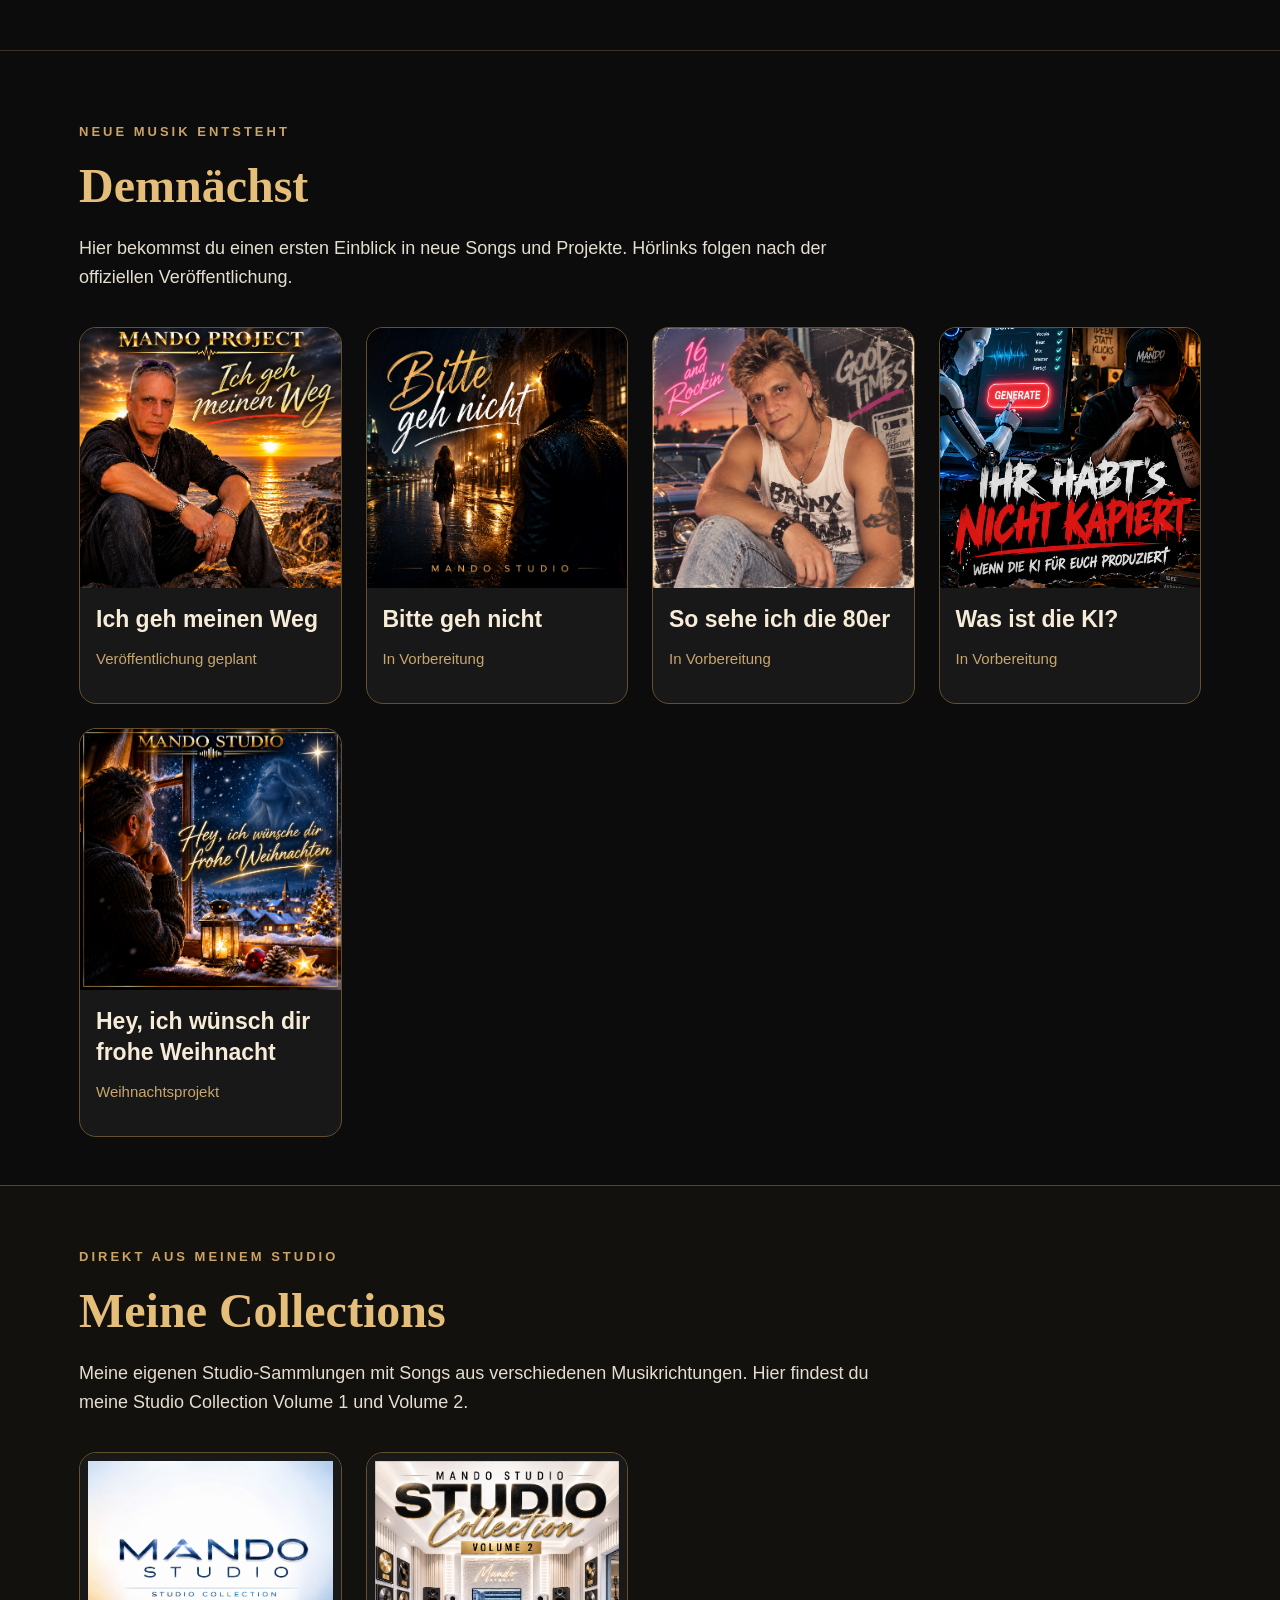
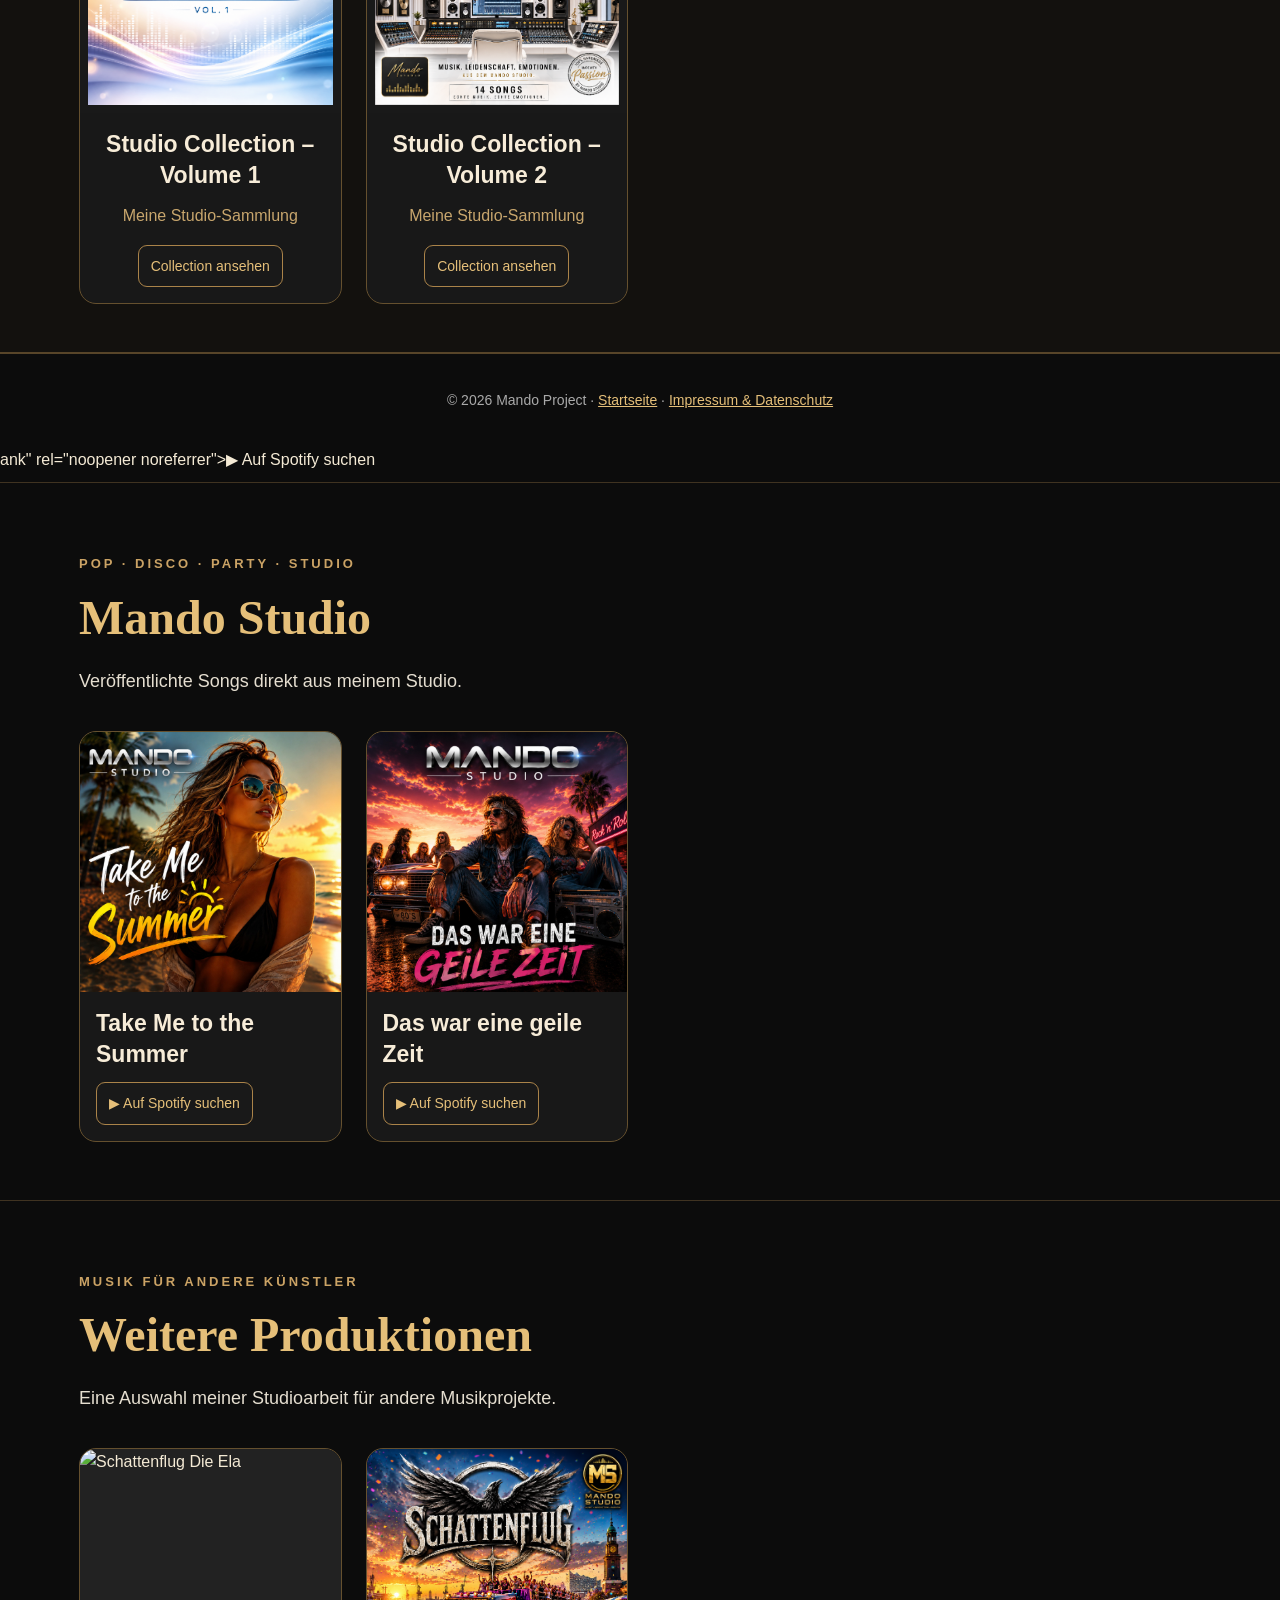
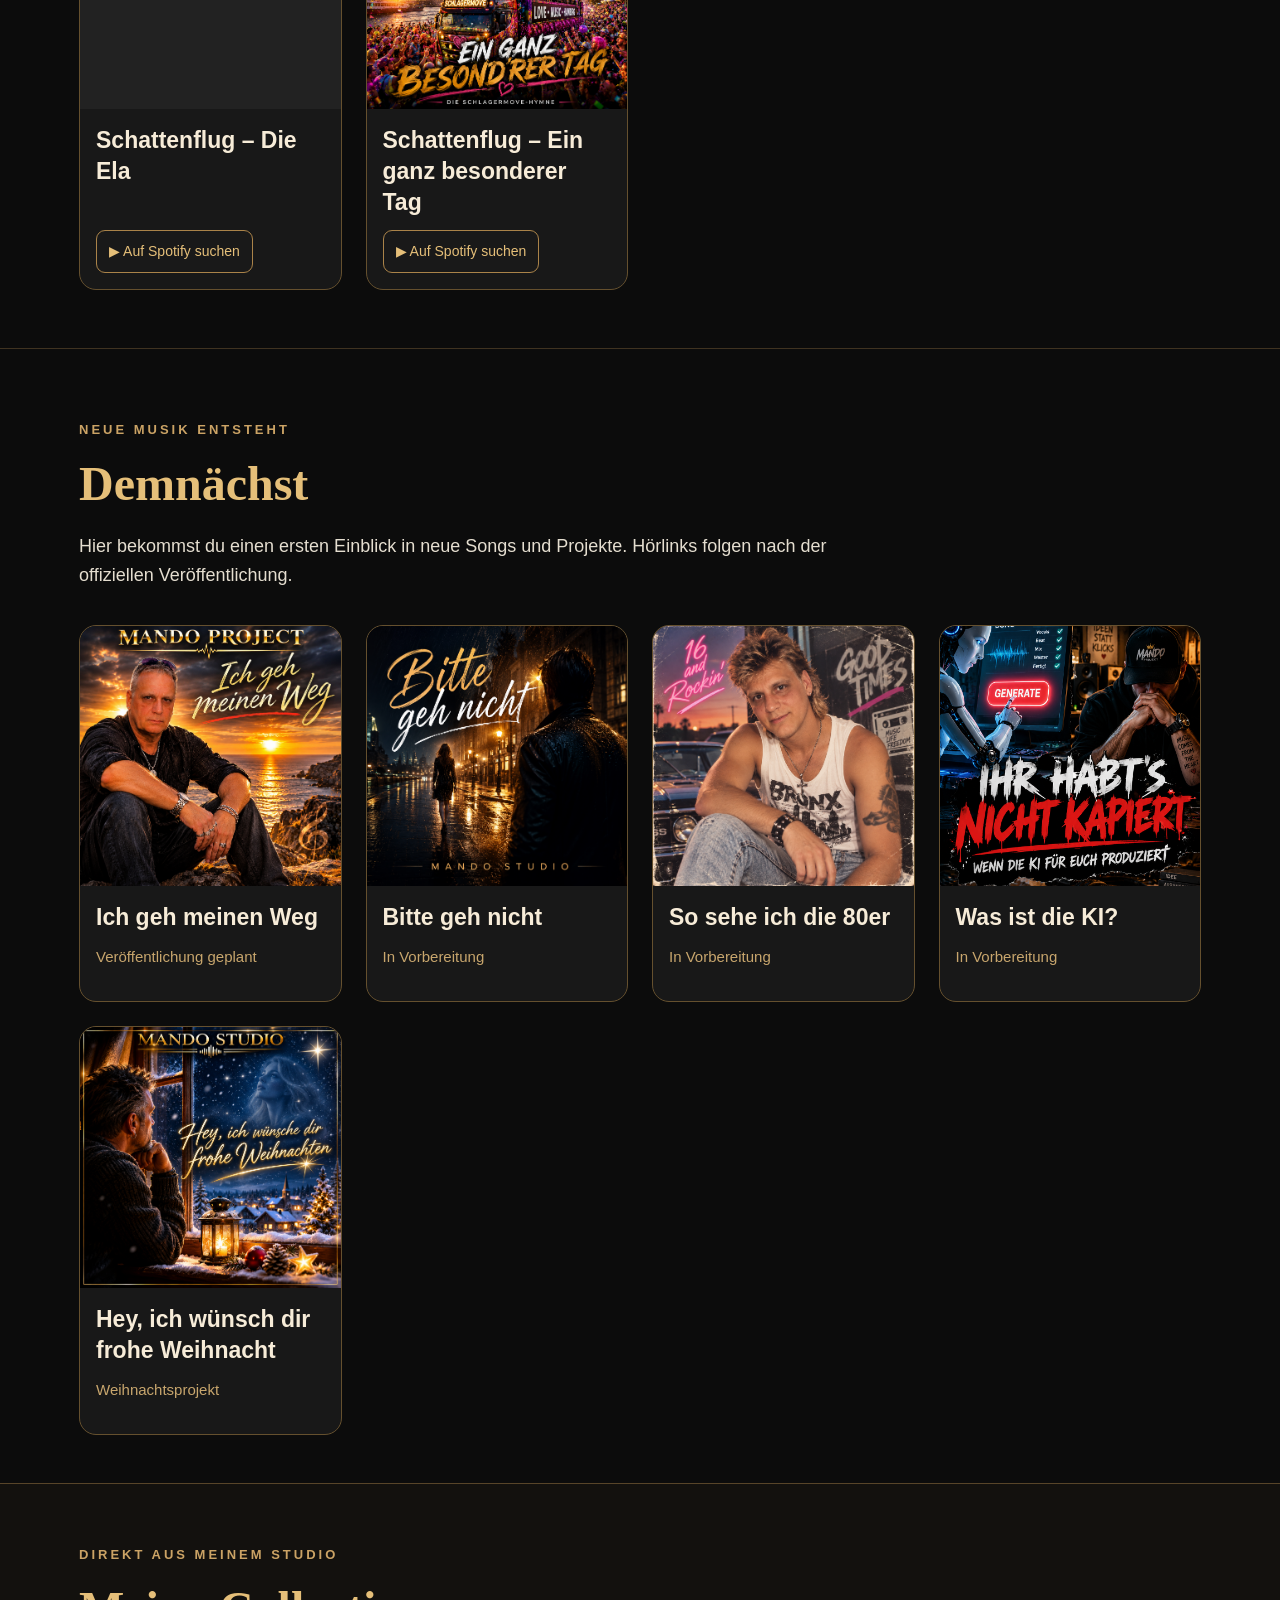
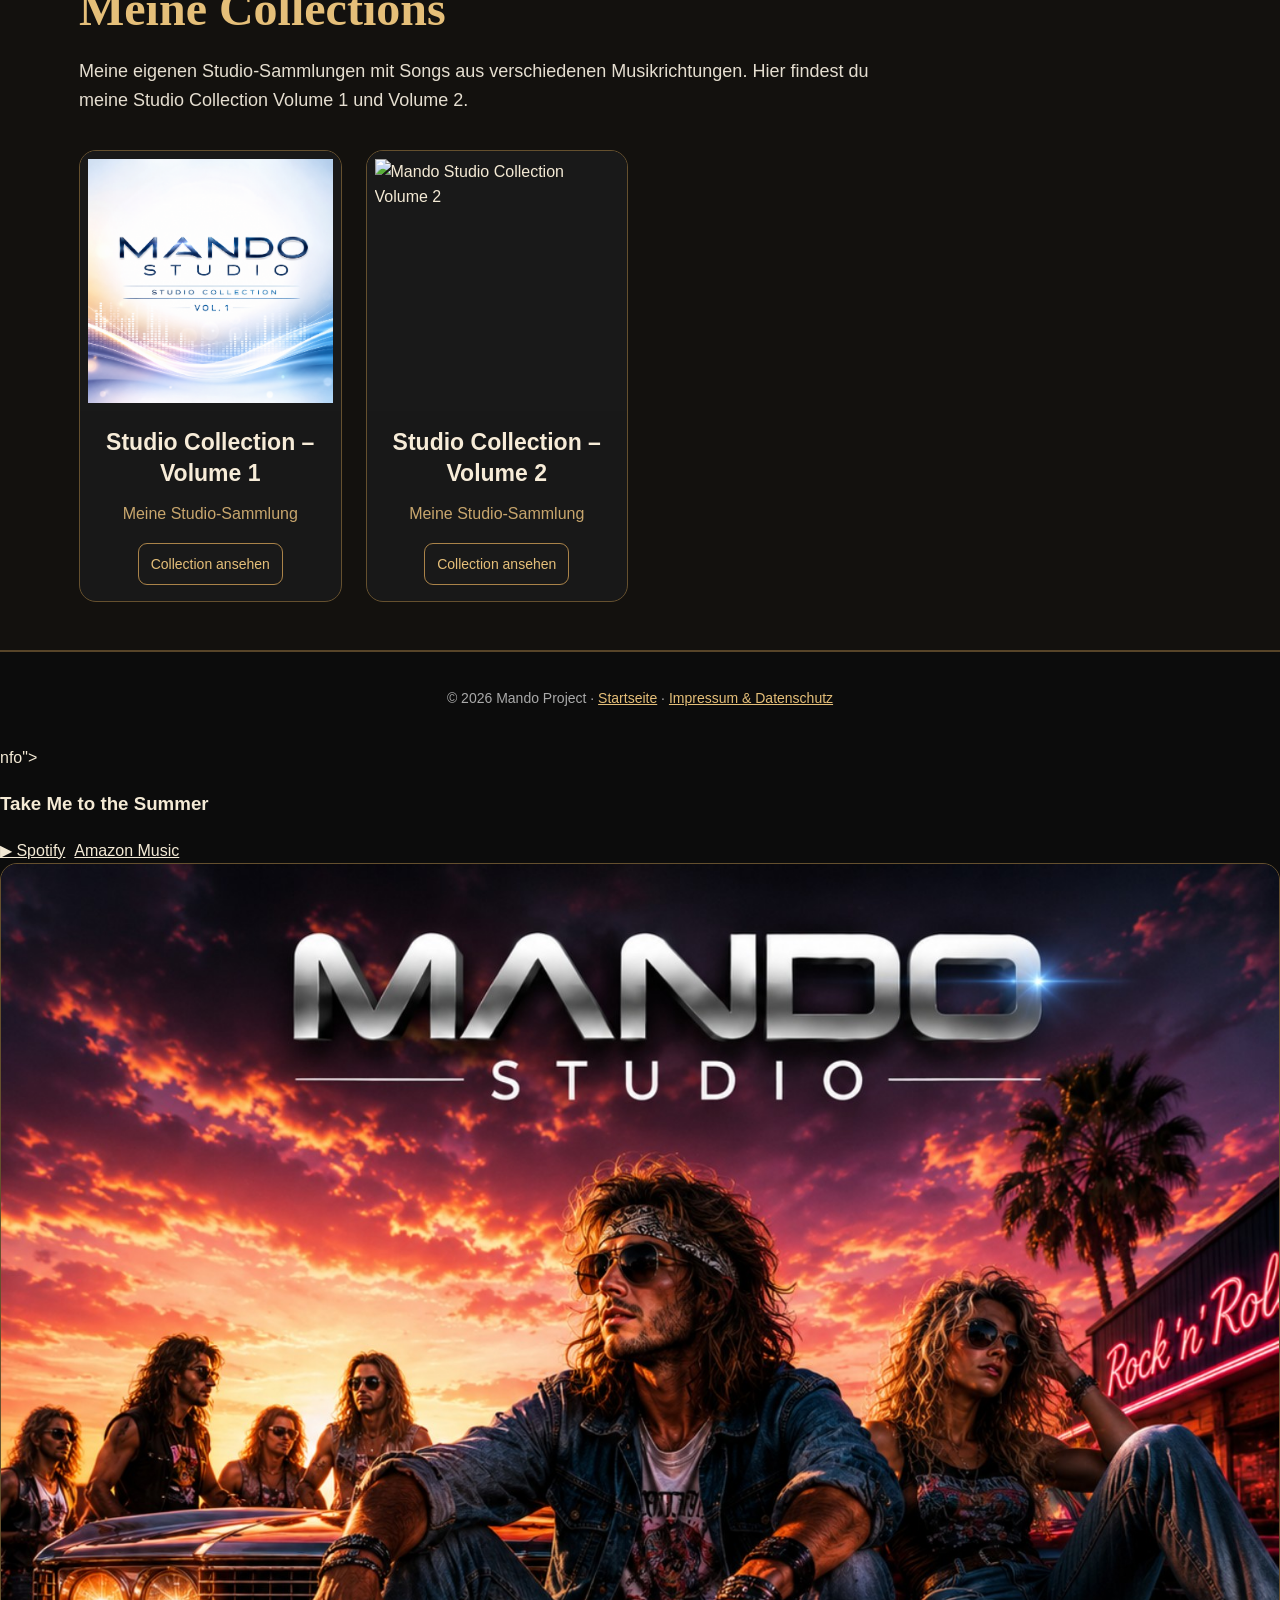
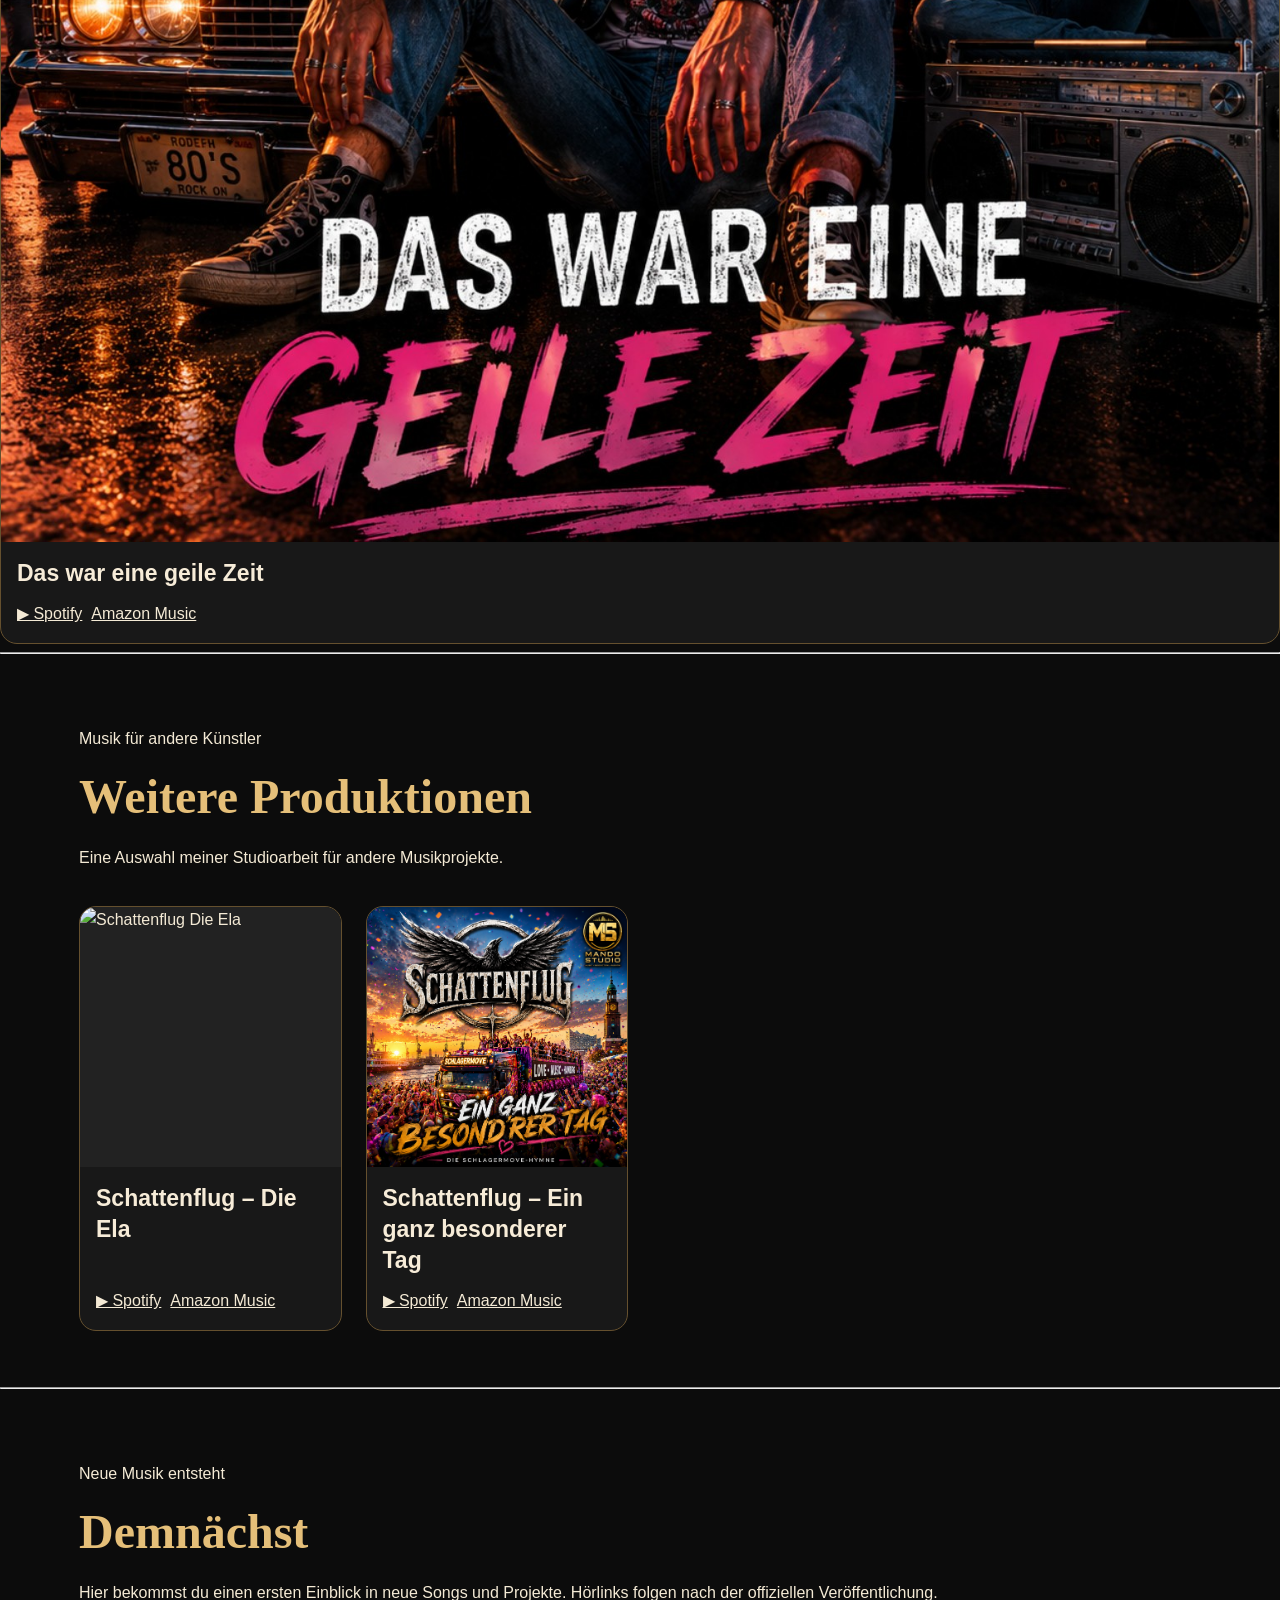
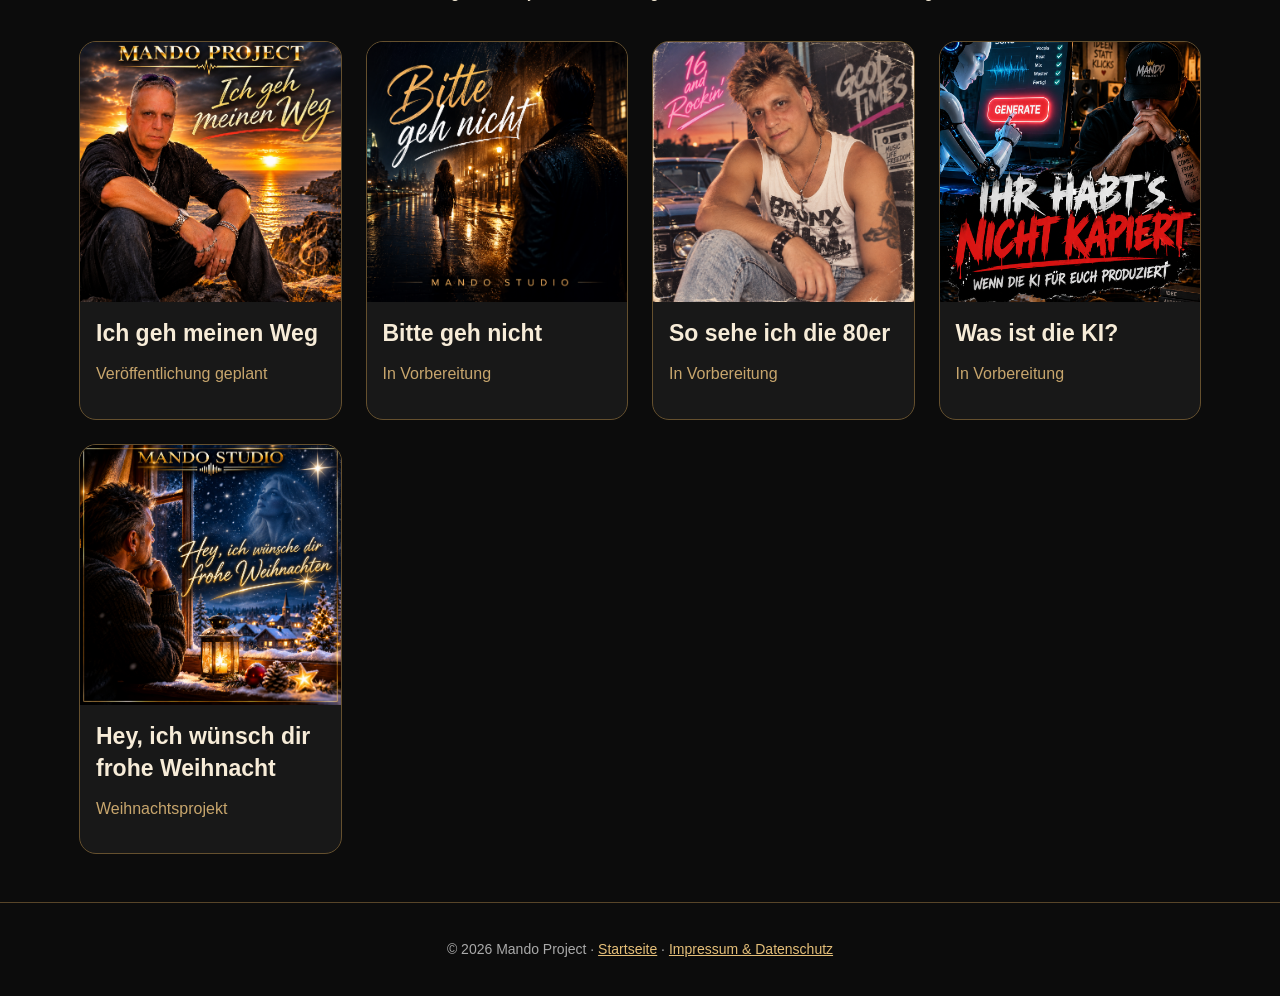
==== commit a4203d0f: "Update musik.html" ====
--- a/musik.html
+++ b/musik.html
@@ -2,386 +2,279 @@
 <!DOCTYPE html>
 <html lang="de">
 <head>
-  <meta charset="UTF-8">
-  <meta name="viewport" content="width=device-width, initial-scale=1.0">
-  <meta name="description" content="Musik und Produktionen von Mando Project und Mando Studio.">
-  <title>Meine Songs | Mando Project</title>
-  <link rel="icon" type="image/png" href="mando-wal-favicon.png">
-
-  <style>
-    * {
-      box-sizing: border-box;
-    }
-
-    html {
-      scroll-behavior: smooth;
-    }
-
-    body {
-      margin: 0;
-      background: #0c0c0c;
-      color: #f4ead5;
-      font-family: Arial, Helvetica, sans-serif;
-      line-height: 1.6;
-    }
-
-    a {
-      color: inherit;
-    }
-
-    .header {
-      padding: 22px 5%;
-      background: #111;
-      border-bottom: 1px solid #6c542d;
-    }
-
-    .header-inner {
-      max-width: 1250px;
-      margin: auto;
-      display: flex;
-      justify-content: space-between;
-      align-items: center;
-      flex-wrap: wrap;
-      gap: 16px;
-    }
-
-    .logo {
-      color: #e5bf79;
-      font-family: Georgia, serif;
-      font-size: clamp(24px, 5vw, 36px);
-      font-style: italic;
-      font-weight: bold;
-      text-decoration: none;
-    }
-
-    .home-link {
-      color: #e5bf79;
-      text-decoration: none;
-      border: 1px solid #9a7945;
-      padding: 10px 15px;
-      border-radius: 8px;
-    }
-
-    .intro,
-    .music-section {
-      max-width: 1250px;
-      margin: auto;
-      padding: 48px 5%;
-    }
-
-    .intro {
-      text-align: center;
-      padding-top: 65px;
-      padding-bottom: 35px;
-    }
-
-    .eyebrow {
-      color: #cba365;
-      text-transform: uppercase;
-      letter-spacing: 4px;
-      font-size: 13px;
-      font-weight: bold;
-    }
-
-    h1,
-    h2 {
-      font-family: Georgia, serif;
-      color: #e5bf79;
-      line-height: 1.2;
-    }
-
-    h1 {
-      font-size: clamp(40px, 8vw, 68px);
-      margin: 18px 0;
-    }
-
-    h2 {
-      font-size: clamp(30px, 6vw, 48px);
-      margin: 14px 0 20px;
-    }
-
-    .description {
-      max-width: 800px;
-      color: #e5ded0;
-      font-size: 18px;
-    }
-
-    .intro .description {
-      margin: 0 auto 25px;
-    }
-
-    .section-links {
-      display: flex;
-      flex-wrap: wrap;
-      justify-content: center;
-      gap: 10px;
-      margin-top: 28px;
-    }
-
-    .section-links a,
-    .button {
-      display: inline-block;
-      border: 1px solid #aa8349;
-      border-radius: 9px;
-      padding: 11px 15px;
-      color: #e5bf79;
-      background: #191919;
-      text-decoration: none;
-      font-size: 15px;
-    }
-
-    .section-links a:hover,
-    .button:hover {
-      background: #6d512b;
-      color: #fff;
-    }
-
-    .divider {
-      border: 0;
-      border-top: 1px solid #403321;
-      margin: 10px 0;
-    }
-
-    .cover-grid {
-      display: grid;
-      grid-template-columns: repeat(2, minmax(0, 1fr));
-      gap: 18px;
-      margin-top: 35px;
-    }
-
-    .cover-card {
-      background: #181818;
-      border: 1px solid #65502e;
-      border-radius: 17px;
-      overflow: hidden;
-      min-width: 0;
-      display: flex;
-      flex-direction: column;
-    }
-
-    .cover-card img {
-      display: block;
-      width: 100%;
-      aspect-ratio: 1 / 1;
-      object-fit: cover;
-      background: #222;
-    }
-
-    .cover-info {
-      padding: 16px;
-      display: flex;
-      flex-direction: column;
-      flex: 1;
-    }
-
-    .cover-info h3 {
-      font-size: clamp(17px, 3.5vw, 23px);
-      line-height: 1.35;
-      margin: 0 0 12px;
-      color: #f7ecd8;
-      overflow-wrap: anywhere;
-    }
-
-    .cover-info p {
-      color: #c8a66d;
-      margin: 0 0 16px;
-    }
-
-    .cover-actions {
-      display: flex;
-      flex-wrap: wrap;
-      gap: 9px;
-      margin-top: auto;
-    }
-
-    .cover-actions .button {
-      font-size: 14px;
-      padding: 9px 12px;
-    }
-
-    .notice {
-      color: #d5b77e;
-      font-size: 15px;
-      margin-top: auto;
-    }
-
-    .collection-area {
-      background: #13110e;
-      border-top: 1px solid #584529;
-      border-bottom: 1px solid #584529;
-    }
-
-    .collection-card img {
-      object-fit: contain;
-      padding: 8px;
-      background: #191919;
-    }
-
-    .collection-card .cover-info {
-      text-align: center;
-    }
-
-    .collection-card .cover-actions {
-      justify-content: center;
-    }
-
-    footer {
-      padding: 35px 5%;
-      text-align: center;
-      border-top: 1px solid #584529;
-      color: #aaa;
-      font-size: 14px;
-    }
-
-    footer a {
-      color: #e5bf79;
-    }
-
-    @media (min-width: 800px) {
-      .cover-grid {
-        grid-template-columns: repeat(3, minmax(0, 1fr));
-        gap: 24px;
-      }
-    }
-
-    @media (min-width: 1150px) {
-      .cover-grid {
-        grid-template-columns: repeat(4, minmax(0, 1fr));
-      }
-    }
-  </style>
+<meta charset="UTF-8">
+<meta name="viewport" content="width=device-width, initial-scale=1.0">
+<meta name="description" content="Musik und Produktionen von Mando Project und Mando Studio.">
+<title>Meine Songs | Mando Project</title>
+<link rel="icon" type="image/png" href="mando-wal-favicon.png">
+<style>
+*{box-sizing:border-box}
+html{scroll-behavior:smooth}
+body{margin:0;background:#0c0c0c;color:#f4ead5;font-family:Arial,Helvetica,sans-serif;line-height:1.6}
+a{color:inherit}
+.header{padding:22px 5%;background:#111;border-bottom:1px solid #6c542d}
+.header-inner{max-width:1250px;margin:auto;display:flex;justify-content:space-between;align-items:center;flex-wrap:wrap;gap:16px}
+.logo{color:#e5bf79;font-family:Georgia,serif;font-size:clamp(24px,5vw,36px);font-style:italic;font-weight:bold;text-decoration:none}
+.home-link{color:#e5bf79;text-decoration:none;border:1px solid #9a7945;padding:10px 15px;border-radius:8px}
+.intro,.music-section{max-width:1250px;margin:auto;padding:48px 5%}
+.intro{text-align:center;padding-top:65px;padding-bottom:35px}
+.eyebrow{color:#cba365;text-transform:uppercase;letter-spacing:3px;font-size:13px;font-weight:bold}
+h1,h2{font-family:Georgia,serif;color:#e5bf79;line-height:1.2}
+h1{font-size:clamp(40px,8vw,68px);margin:18px 0}
+h2{font-size:clamp(30px,6vw,48px);margin:14px 0 20px}
+.description{max-width:800px;color:#e5ded0;font-size:18px}
+.intro .description{margin:0 auto 25px}
+.section-links{display:flex;flex-wrap:wrap;justify-content:center;gap:10px;margin-top:28px}
+.section-links a,.button{display:inline-block;border:1px solid #aa8349;border-radius:9px;padding:11px 15px;color:#e5bf79;background:#191919;text-decoration:none;font-size:15px}
+.section-links a:hover,.button:hover{background:#6d512b;color:white}
+.divider{border:0;border-top:1px solid #403321;margin:10px 0}
+.cover-grid{display:grid;grid-template-columns:repeat(2,minmax(0,1fr));gap:18px;margin-top:35px}
+.cover-card{background:#181818;border:1px solid #65502e;border-radius:17px;overflow:hidden;min-width:0;display:flex;flex-direction:column}
+.cover-card img{display:block;width:100%;aspect-ratio:1/1;object-fit:cover;background:#222}
+.cover-info{padding:16px;display:flex;flex-direction:column;flex:1}
+.cover-info h3{font-size:clamp(17px,3.5vw,23px);line-height:1.35;margin:0 0 12px;color:#f7ecd8;overflow-wrap:anywhere}
+.cover-info p{color:#c8a66d;margin:0 0 16px}
+.cover-actions{display:flex;flex-wrap:wrap;gap:9px;margin-top:auto}
+.cover-actions .button{font-size:14px;padding:9px 12px}
+.notice{color:#d5b77e;font-size:15px;margin-top:auto}
+.collection-area{background:#13110e;border-top:1px solid #584529;border-bottom:1px solid #584529}
+.collection-card img{object-fit:contain;padding:8px;background:#191919}
+.collection-card .cover-info{text-align:center}
+.collection-card .cover-actions{justify-content:center}
+footer{padding:35px 5%;text-align:center;border-top:1px solid #584529;color:#aaa;font-size:14px}
+footer a{color:#e5bf79}
+@media(min-width:800px){.cover-grid{grid-template-columns:repeat(3,minmax(0,1fr));gap:24px}}
+@media(min-width:1150px){.cover-grid{grid-template-columns:repeat(4,minmax(0,1fr))}}
+</style>
 </head>
-
 <body>
-
-<header class="header">
-  <div class="header-inner">
-    <a class="logo" href="index.html">MANDO PROJECT</a>
-    <a class="home-link" href="index.html">← Startseite</a>
-  </div>
-</header>
-
+<header class="header"><div class="header-inner"><a class="logo" href="index.html">MANDO PROJECT</a><a class="home-link" href="index.html">← Startseite</a></div></header>
 <main>
-
-  <section class="intro">
-    <p class="eyebrow">Musik mit Herz und Leidenschaft</p>
-    <h1>Meine Songs</h1>
-
-    <p class="description">
-      Willkommen in meiner musikalischen Welt.
-      Entdecke die Veröffentlichungen von Mando Project,
-      Musik aus meinem Mando Studio und Produktionen
-      für andere Künstler.
-    </p>
-
-    <nav class="section-links">
-      <a href="#mando-project">Mando Project</a>
-      <a href="#mando-studio">Mando Studio</a>
-      <a href="#produktionen">Produktionen</a>
-      <a href="#demnaechst">Demnächst</a>
-      <a href="#collections">Meine Collections</a>
-    </nav>
-  </section>
-
-  <hr class="divider">
-
-  <section class="music-section" id="mando-project">
-    <p class="eyebrow">Emotionen · Hoffnung · Geschichten</p>
-    <h2>Mando Project</h2>
-
-    <p class="description">
-      Songs, die Geschichten erzählen, Menschen berühren
-      und zum Nachdenken anregen.
-    </p>
-
-    <div class="cover-grid">
-
-      <article class="cover-card">
-        <img src="Wal Hope song.jpg" alt="Wal Hope Song" loading="lazy">
-        <div class="cover-info">
-          <h3>Wal H-O-P-E Song</h3>
-          <p>03.04.2026</p>
-          <div class="cover-actions">
-            <a class="button" href="https://open.spotify.com/intl-de/album/5B0IwRCmnelLsubYAaWG3R" target="_blank" rel="noopener noreferrer">▶ Spotify</a>
-          </div>
-        </div>
-      </article>
-
-      <article class="cover-card">
-        <img src="erst wenn ihr strandet.jpg" alt="Erst wenn ihr strandet" loading="lazy">
-        <div class="cover-info">
-          <h3>Erst wenn ihr strandet</h3>
-          <p>24.04.2026</p>
-          <div class="cover-actions">
-            <a class="button" href="https://open.spotify.com/search/Mando%20Project%20Erst%20wenn%20ihr%20strandet" target="_blank" rel="noopener noreferrer">▶ Auf Spotify suchen</a>
-          </div>
-        </div>
-      </article>
-
-      <article class="cover-card">
-        <img src="zurück zu hause kleiner Hope.jpeg" alt="Zurück zu Haus Kleiner Hope" loading="lazy">
-        <div class="cover-info">
-          <h3>Zurück zu Haus (Kleiner Hope)</h3>
-          <p>2026</p>
-          <div class="cover-actions">
-            <a class="button" href="https://open.spotify.com/search/Mando%20Project%20Zurueck%20zu%20Haus%20Kleiner%20Hope" target="_blank" rel="noopener noreferrer">▶ Auf Spotify suchen</a>
-          </div>
-        </div>
-      </article>
-
-      <article class="cover-card">
-        <img src="wacht endlich auf.jpg" alt="Wacht endlich auf" loading="lazy">
-        <div class="cover-info">
-          <h3>Wacht endlich auf!</h3>
-          <p>2026</p>
-          <div class="cover-actions">
-            <a class="button" href="https://open.spotify.com/search/Mando%20Project%20Wacht%20endlich%20auf" target="_blank" rel="noopener noreferrer">▶ Auf Spotify suchen</a>
-          </div>
-        </div>
-      </article>
-
-      <article class="cover-card">
-        <img src="vater.png" alt="Vater hörst du ihren Schrei" loading="lazy">
-        <div class="cover-info">
-          <h3>Vater, hörst du ihren Schrei?</h3>
-          <p>2026</p>
-          <div class="cover-actions">
-            <a class="button" href="https://open.spotify.com/search/Mando%20Project%20Vater%20hoerst%20du%20ihren%20Schrei" target="_blank" rel="noopener noreferrer">▶ Auf Spotify suchen</a>
-          </div>
-        </div>
-      </article>
-
-      <article class="cover-card">
-        <img src="Kinder der Stadt.png" alt="Kinder der Stadt Originalversion" loading="lazy">
-        <div class="cover-info">
-          <h3>Kinder der Stadt</h3>
-          <p>Originalversion · 06.11.2026</p>
-          <div class="cover-actions">
-            <a class="button" href="https://open.spotify.com/search/Mando%20Project%20Kinder%20der%20Stadt" target="_blank" rel="noopener noreferrer">▶ Auf Spotify suchen</a>
-            <a class="button" href="https://music.amazon.ca/albums/B0HQ57DHJ8" target="_blank" rel="noopener noreferrer">Amazon Music</a>
-          </div>
-        </div>
-      </article>
-
-      <article class="cover-card">
-        <img src="kinder der stadt die stimmen der kinder.png" alt="Kinder der Stadt Stimmen der Kinder" loading="lazy">
-        <div class="cover-info">
-          <h3>Kinder der Stadt – Stimmen der Kinder</h3>
-          <p>06.11.2026</p>
-          <div class="cover-actions">
-            <a class="button" href="https://open.spotify.com/search/Mando%20Project%20Kinder%20der%20Stadt%20Stimmen%20der%20Kinder" target="_blank" rel="noopener noreferrer">▶ Auf Spotify suchen</a>
-            <a class="button" href="https://music.amazon.it/albums/B0HQDD9KSR" target="_blank" rel="noopener noreferrer">Amazon Music</a>
-          </div>
-        </div>
-      </article>
-
-      <article class="cover-card">
-        <img src="er lebt in dir.png" alt="Er lebt in dir" loading="lazy">
-        <div class="cover-info">
-          <h3>Er lebt in dir</h3>
-          <p>2026</p>
-          <div class="cover-actions">
-            <a class="button" href="https://open.spotify.com/search/Mando%20Project%20Er%20lebt%20in%20dir" target="_blank" rel="noopener noreferrer">▶ Auf Spotify suchen</a>
+<section class="intro">
+<p class="eyebrow">Musik mit Herz und Leidenschaft</p>
+<h1>Meine Songs</h1>
+<p class="description">Willkommen in meiner musikalischen Welt. Entdecke die Veröffentlichungen von Mando Project, Musik aus meinem Mando Studio und Produktionen für andere Künstler.</p>
+<nav class="section-links"><a href="#mando-project">Mando Project</a><a href="#mando-studio">Mando Studio</a><a href="#produktionen">Produktionen</a><a href="#demnaechst">Demnächst</a><a href="#collections">Meine Collections</a></nav>
+</section>
+<hr class="divider">
+<section class="music-section" id="mando-project">
+<p class="eyebrow">Emotionen · Hoffnung · Geschichten</p>
+<h2>Mando Project</h2>
+<p class="description">Songs, die Geschichten erzählen, Menschen berühren und zum Nachdenken anregen.</p>
+<div class="cover-grid">
+<article class="cover-card">
+<img src="Wal%20Hope%20song.jpg" alt="Wal H-O-P-E Song" loading="lazy">
+<div class="cover-info">
+<h3>Wal H-O-P-E Song</h3>
+<p>03.04.2026</p>
+<div class="cover-actions">
+<a class="button" href="https://open.spotify.com/intl-de/album/5B0IwRCmnelLsubYAaWG3R" target="_blank" rel="noopener noreferrer">▶ Spotify</a>
+</div>
+</div>
+</article>
+<article class="cover-card">
+<img src="erst%20wenn%20ihr%20strandet.jpg" alt="Erst wenn ihr strandet" loading="lazy">
+<div class="cover-info">
+<h3>Erst wenn ihr strandet</h3>
+<p>24.04.2026</p>
+<div class="cover-actions">
+<a class="button" href="https://open.spotify.com/search/Mando%20Project%20Erst%20wenn%20ihr%20strandet" target="_blank" rel="noopener noreferrer">▶ Auf Spotify suchen</a>
+</div>
+</div>
+</article>
+<article class="cover-card">
+<img src="zur%C3%BCck%20zu%20hause%20kleiner%20hope.jpeg" alt="Zurück zu Haus (Kleiner Hope)" loading="lazy">
+<div class="cover-info">
+<h3>Zurück zu Haus (Kleiner Hope)</h3>
+<p>2026</p>
+<div class="cover-actions">
+<a class="button" href="https://open.spotify.com/search/Mando%20Project%20Zur%C3%BCck%20zu%20Haus%20Kleiner%20Hope" target="_blank" rel="noopener noreferrer">▶ Auf Spotify suchen</a>
+</div>
+</div>
+</article>
+<article class="cover-card">
+<img src="wacht%20endlich%20auf.jpg" alt="Wacht endlich auf!" loading="lazy">
+<div class="cover-info">
+<h3>Wacht endlich auf!</h3>
+<p>2026</p>
+<div class="cover-actions">
+<a class="button" href="https://open.spotify.com/search/Mando%20Project%20Wacht%20endlich%20auf" target="_blank" rel="noopener noreferrer">▶ Auf Spotify suchen</a>
+</div>
+</div>
+</article>
+<article class="cover-card">
+<img src="vater.png" alt="Vater, hörst du ihren Schrei?" loading="lazy">
+<div class="cover-info">
+<h3>Vater, hörst du ihren Schrei?</h3>
+<p>2026</p>
+<div class="cover-actions">
+<a class="button" href="https://open.spotify.com/search/Mando%20Project%20Vater%20h%C3%B6rst%20du%20ihren%20Schrei" target="_blank" rel="noopener noreferrer">▶ Auf Spotify suchen</a>
+</div>
+</div>
+</article>
+<article class="cover-card">
+<img src="kinder%20der%20stadt.png" alt="Kinder der Stadt" loading="lazy">
+<div class="cover-info">
+<h3>Kinder der Stadt</h3>
+<p>Originalversion · 06.11.2026</p>
+<div class="cover-actions">
+<a class="button" href="https://open.spotify.com/search/Mando%20Project%20Kinder%20der%20Stadt" target="_blank" rel="noopener noreferrer">▶ Auf Spotify suchen</a>
+<a class="button" href="https://music.amazon.ca/albums/B0HQ57DHJ8" target="_blank" rel="noopener noreferrer">Amazon Music</a>
+</div>
+</div>
+</article>
+<article class="cover-card">
+<img src="kinder%20der%20stadt%20die%20stimmen%20der%20kinder.png" alt="Kinder der Stadt – Stimmen der Kinder" loading="lazy">
+<div class="cover-info">
+<h3>Kinder der Stadt – Stimmen der Kinder</h3>
+<p>06.11.2026</p>
+<div class="cover-actions">
+<a class="button" href="https://open.spotify.com/search/Mando%20Project%20Kinder%20der%20Stadt%20Stimmen%20der%20Kinder" target="_blank" rel="noopener noreferrer">▶ Auf Spotify suchen</a>
+<a class="button" href="https://music.amazon.it/albums/B0HQDD9KSR" target="_blank" rel="noopener noreferrer">Amazon Music</a>
+</div>
+</div>
+</article>
+<article class="cover-card">
+<img src="er%20lebt%20in%20dir.png" alt="Er lebt in dir" loading="lazy">
+<div class="cover-info">
+<h3>Er lebt in dir</h3>
+<p>2026</p>
+<div class="cover-actions">
+<a class="button" href="https://open.spotify.com/search/Mando%20Project%20Er%20lebt%20in%20dir" target="_blank" rel="noopener noreferrer">▶ Auf Spotify suchen</a>
+</div>
+</div>
+</article>
+</div>
+</section>
+<hr class="divider">
+<section class="music-section" id="mando-studio">
+<p class="eyebrow">Pop · Disco · Party · Studio</p>
+<h2>Mando Studio</h2>
+<p class="description">Veröffentlichte Songs direkt aus meinem Studio.</p>
+<div class="cover-grid">
+<article class="cover-card">
+<img src="take-me-to-the-summer.png" alt="Take Me to the Summer" loading="lazy">
+<div class="cover-info">
+<h3>Take Me to the Summer</h3>
+<div class="cover-actions">
+<a class="button" href="https://open.spotify.com/search/Mando%20Studio%20Take%20Me%20to%20the%20Summer" target="_blank" rel="noopener noreferrer">▶ Auf Spotify suchen</a>
+</div>
+</div>
+</article>
+<article class="cover-card">
+<img src="das-war-eine-geile-zeit.png" alt="Das war eine geile Zeit" loading="lazy">
+<div class="cover-info">
+<h3>Das war eine geile Zeit</h3>
+<div class="cover-actions">
+<a class="button" href="https://open.spotify.com/search/Mando%20Studio%20Das%20war%20eine%20geile%20Zeit" target="_blank" rel="noopener noreferrer">▶ Auf Spotify suchen</a>
+</div>
+</div>
+</article>
+</div>
+</section>
+<hr class="divider">
+<section class="music-section" id="produktionen">
+<p class="eyebrow">Musik für andere Künstler</p>
+<h2>Weitere Produktionen</h2>
+<p class="description">Eine Auswahl meiner Studioarbeit für andere Musikprojekte.</p>
+<div class="cover-grid">
+<article class="cover-card">
+<img src="schattenflug%20die%20ela.png" alt="Schattenflug – Die Ela" loading="lazy">
+<div class="cover-info">
+<h3>Schattenflug – Die Ela</h3>
+<div class="cover-actions">
+<a class="button" href="https://open.spotify.com/search/Schattenflug%20Die%20Ela" target="_blank" rel="noopener noreferrer">▶ Auf Spotify suchen</a>
+</div>
+</div>
+</article>
+<article class="cover-card">
+<img src="schattenflug%20ein%20ganz%20besonderer%20tag.png" alt="Schattenflug – Ein ganz besonderer Tag" loading="lazy">
+<div class="cover-info">
+<h3>Schattenflug – Ein ganz besonderer Tag</h3>
+<div class="cover-actions">
+<a class="button" href="https://open.spotify.com/search/Schattenflug%20Ein%20ganz%20besonderer%20Tag" target="_blank" rel="noopener noreferrer">▶ Auf Spotify suchen</a>
+</div>
+</div>
+</article>
+</div>
+</section>
+<hr class="divider">
+<section class="music-section" id="demnaechst">
+<p class="eyebrow">Neue Musik entsteht</p>
+<h2>Demnächst</h2>
+<p class="description">Hier bekommst du einen ersten Einblick in neue Songs und Projekte. Hörlinks folgen nach der offiziellen Veröffentlichung.</p>
+<div class="cover-grid">
+<article class="cover-card">
+<img src="ich%20geh%20meinen%20weg.png" alt="Ich geh meinen Weg" loading="lazy">
+<div class="cover-info">
+<h3>Ich geh meinen Weg</h3>
+<p class="notice">Veröffentlichung geplant</p>
+</div>
+</article>
+<article class="cover-card">
+<img src="bitte%20geh%20nicht.png" alt="Bitte geh nicht" loading="lazy">
+<div class="cover-info">
+<h3>Bitte geh nicht</h3>
+<p class="notice">In Vorbereitung</p>
+</div>
+</article>
+<article class="cover-card">
+<img src="so%20sehe%20ich%20die%2080er.png" alt="So sehe ich die 80er" loading="lazy">
+<div class="cover-info">
+<h3>So sehe ich die 80er</h3>
+<p class="notice">In Vorbereitung</p>
+</div>
+</article>
+<article class="cover-card">
+<img src="was%20ist%20die%20Ki.png" alt="Was ist die KI?" loading="lazy">
+<div class="cover-info">
+<h3>Was ist die KI?</h3>
+<p class="notice">In Vorbereitung</p>
+</div>
+</article>
+<article class="cover-card">
+<img src="hey%20ich%20w%C3%BCnsch%20dir%20frohe%20weihnacht.png" alt="Hey, ich wünsch dir frohe Weihnacht" loading="lazy">
+<div class="cover-info">
+<h3>Hey, ich wünsch dir frohe Weihnacht</h3>
+<p class="notice">Weihnachtsprojekt</p>
+</div>
+</article>
+</div>
+</section>
+<div class="collection-area">
+<section class="music-section" id="collections">
+<p class="eyebrow">Direkt aus meinem Studio</p>
+<h2>Meine Collections</h2>
+<p class="description">Meine eigenen Studio-Sammlungen mit Songs aus verschiedenen Musikrichtungen. Hier findest du meine Studio Collection Volume 1 und Volume 2.</p>
+<div class="cover-grid">
+<article class="cover-card collection-card">
+<img src="studio1.png" alt="Studio Collection – Volume 1" loading="lazy">
+<div class="cover-info">
+<h3>Studio Collection – Volume 1</h3>
+<p>Meine Studio-Sammlung</p>
+<div class="cover-actions">
+<a class="button" href="studio1.png" target="_blank" rel="noopener noreferrer">Collection ansehen</a>
+</div>
+</div>
+</article>
+<article class="cover-card collection-card">
+<img src="studio%20collektion%202.png" alt="Studio Collection – Volume 2" loading="lazy">
+<div class="cover-info">
+<h3>Studio Collection – Volume 2</h3>
+<p>Meine Studio-Sammlung</p>
+<div class="cover-actions">
+<a class="button" href="studio%20collektion%202.png" target="_blank" rel="noopener noreferrer">Collection ansehen</a>
+</div>
+</div>
+</article>
+</div>
+</section>
+</div>
+</main>
+<footer>&copy; 2026 Mando Project · <a href="index.html">Startseite</a> · <a href="impressum.html">Impressum &amp; Datenschutz</a></footer>
+</body>
+</html>
+ank" rel="noopener noreferrer">▶ Auf Spotify suchen</a>
           </div>
         </div>
       </article>
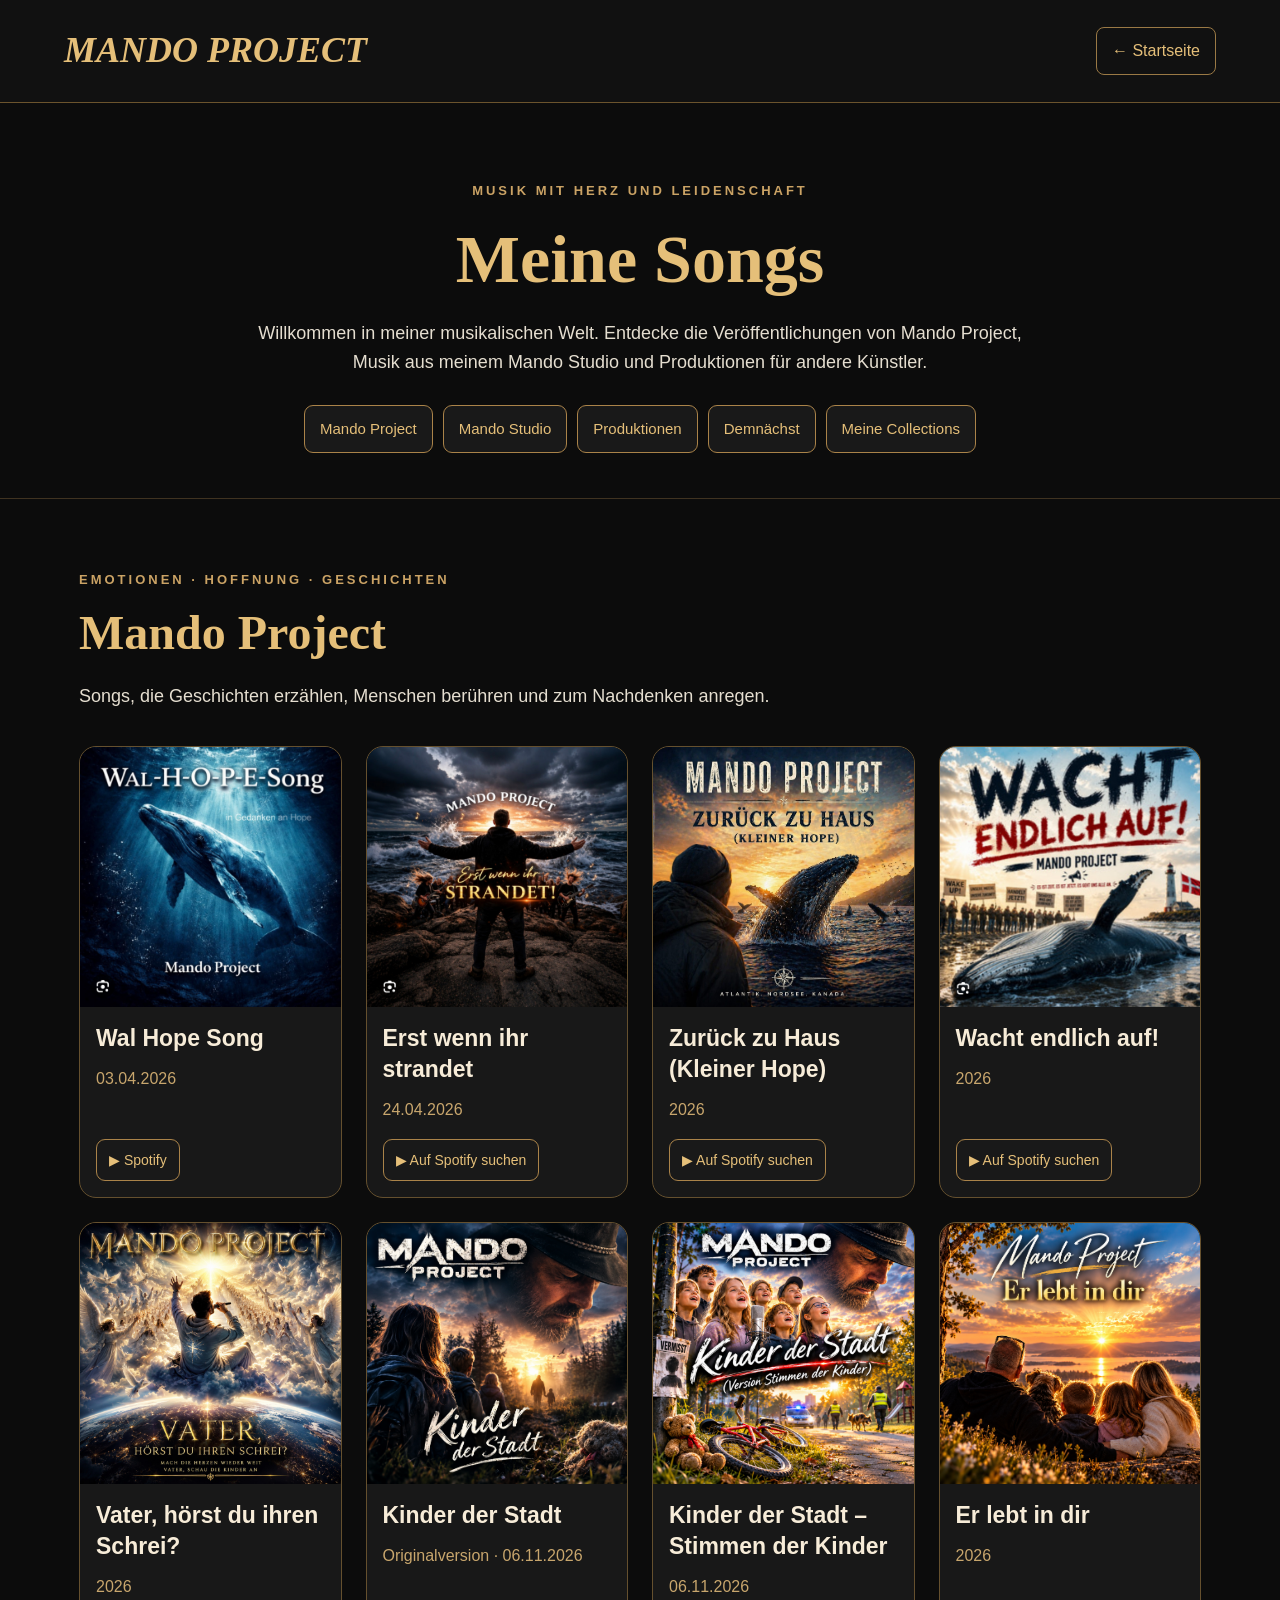
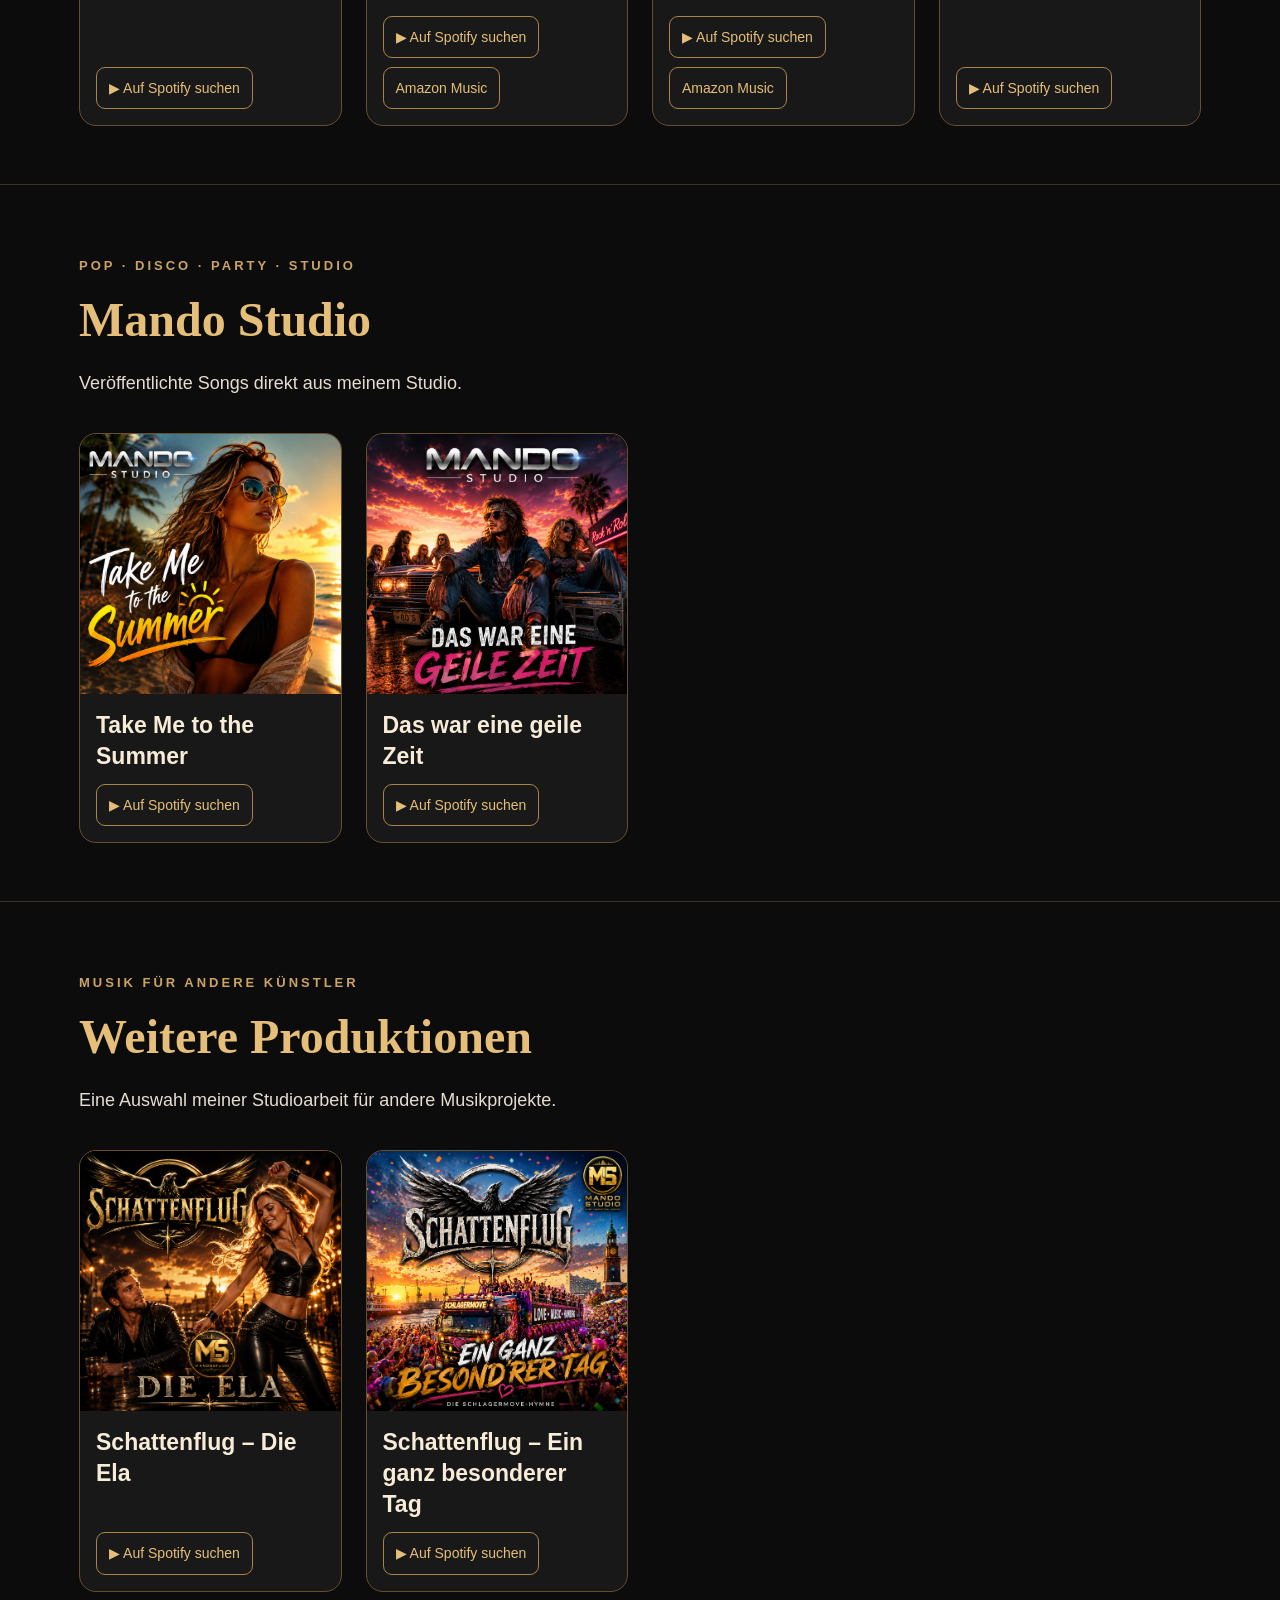
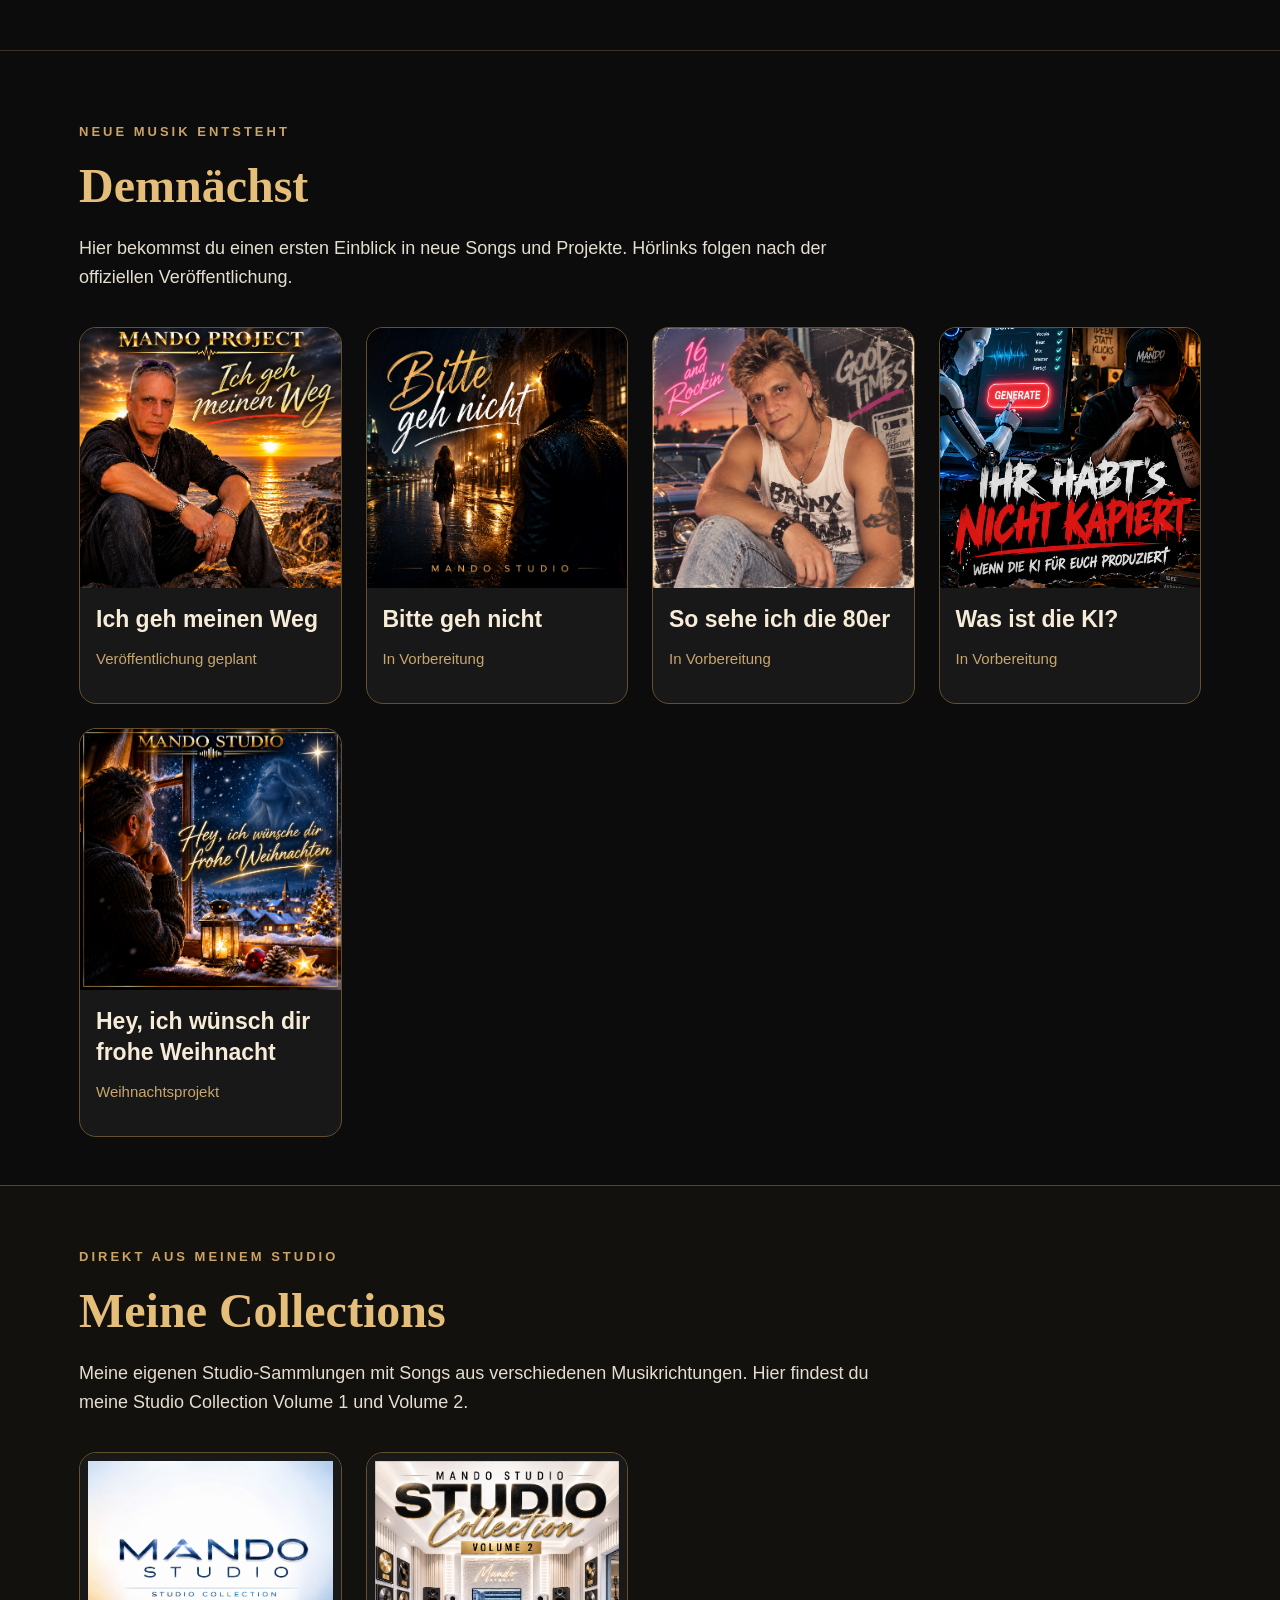
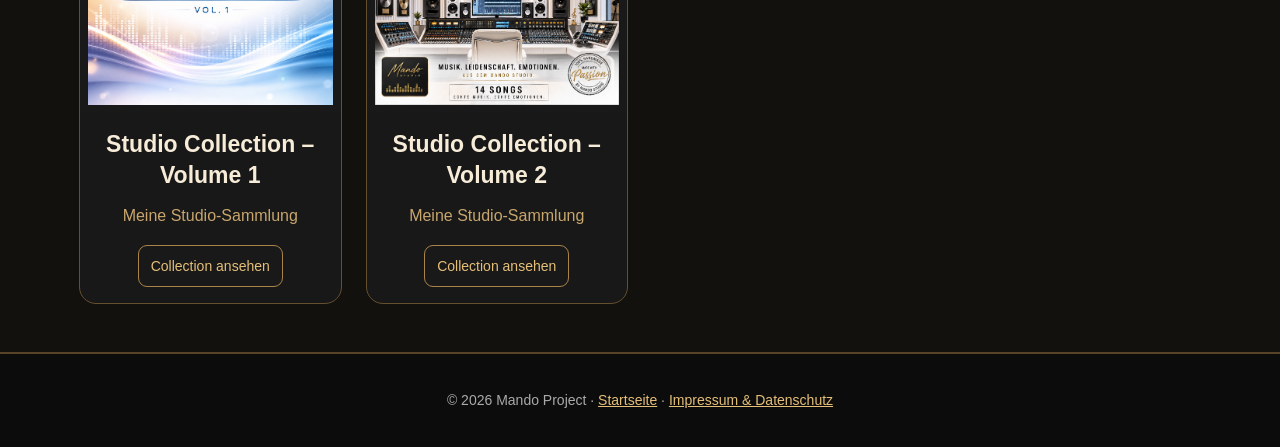
==== commit b95548b9: "Update musik.html" ====
--- a/musik.html
+++ b/musik.html
@@ -6,7 +6,6 @@
 <meta name="viewport" content="width=device-width, initial-scale=1.0">
 <meta name="description" content="Musik und Produktionen von Mando Project und Mando Studio.">
 <title>Meine Songs | Mando Project</title>
-<link rel="icon" type="image/png" href="mando-wal-favicon.png">
 <style>
 *{box-sizing:border-box}
 html{scroll-behavior:smooth}
@@ -48,30 +47,48 @@
 </style>
 </head>
 <body>
-<header class="header"><div class="header-inner"><a class="logo" href="index.html">MANDO PROJECT</a><a class="home-link" href="index.html">← Startseite</a></div></header>
+
+<header class="header">
+<div class="header-inner">
+<a class="logo" href="index.html">MANDO PROJECT</a>
+<a class="home-link" href="index.html">← Startseite</a>
+</div>
+</header>
+
 <main>
+
 <section class="intro">
 <p class="eyebrow">Musik mit Herz und Leidenschaft</p>
 <h1>Meine Songs</h1>
 <p class="description">Willkommen in meiner musikalischen Welt. Entdecke die Veröffentlichungen von Mando Project, Musik aus meinem Mando Studio und Produktionen für andere Künstler.</p>
-<nav class="section-links"><a href="#mando-project">Mando Project</a><a href="#mando-studio">Mando Studio</a><a href="#produktionen">Produktionen</a><a href="#demnaechst">Demnächst</a><a href="#collections">Meine Collections</a></nav>
-</section>
+<nav class="section-links">
+<a href="#mando-project">Mando Project</a>
+<a href="#mando-studio">Mando Studio</a>
+<a href="#produktionen">Produktionen</a>
+<a href="#demnaechst">Demnächst</a>
+<a href="#collections">Meine Collections</a>
+</nav>
+</section>
+
 <hr class="divider">
+
 <section class="music-section" id="mando-project">
 <p class="eyebrow">Emotionen · Hoffnung · Geschichten</p>
 <h2>Mando Project</h2>
 <p class="description">Songs, die Geschichten erzählen, Menschen berühren und zum Nachdenken anregen.</p>
 <div class="cover-grid">
-<article class="cover-card">
-<img src="Wal%20Hope%20song.jpg" alt="Wal H-O-P-E Song" loading="lazy">
-<div class="cover-info">
-<h3>Wal H-O-P-E Song</h3>
+
+<article class="cover-card">
+<img src="Wal%20Hope%20song.jpg" alt="Wal Hope Song" loading="lazy">
+<div class="cover-info">
+<h3>Wal Hope Song</h3>
 <p>03.04.2026</p>
 <div class="cover-actions">
 <a class="button" href="https://open.spotify.com/intl-de/album/5B0IwRCmnelLsubYAaWG3R" target="_blank" rel="noopener noreferrer">▶ Spotify</a>
 </div>
 </div>
 </article>
+
 <article class="cover-card">
 <img src="erst%20wenn%20ihr%20strandet.jpg" alt="Erst wenn ihr strandet" loading="lazy">
 <div class="cover-info">
@@ -82,6 +99,7 @@
 </div>
 </div>
 </article>
+
 <article class="cover-card">
 <img src="zur%C3%BCck%20zu%20hause%20kleiner%20hope.jpeg" alt="Zurück zu Haus (Kleiner Hope)" loading="lazy">
 <div class="cover-info">
@@ -92,6 +110,7 @@
 </div>
 </div>
 </article>
+
 <article class="cover-card">
 <img src="wacht%20endlich%20auf.jpg" alt="Wacht endlich auf!" loading="lazy">
 <div class="cover-info">
@@ -102,6 +121,7 @@
 </div>
 </div>
 </article>
+
 <article class="cover-card">
 <img src="vater.png" alt="Vater, hörst du ihren Schrei?" loading="lazy">
 <div class="cover-info">
@@ -112,6 +132,7 @@
 </div>
 </div>
 </article>
+
 <article class="cover-card">
 <img src="kinder%20der%20stadt.png" alt="Kinder der Stadt" loading="lazy">
 <div class="cover-info">
@@ -123,6 +144,7 @@
 </div>
 </div>
 </article>
+
 <article class="cover-card">
 <img src="kinder%20der%20stadt%20die%20stimmen%20der%20kinder.png" alt="Kinder der Stadt – Stimmen der Kinder" loading="lazy">
 <div class="cover-info">
@@ -134,6 +156,7 @@
 </div>
 </div>
 </article>
+
 <article class="cover-card">
 <img src="er%20lebt%20in%20dir.png" alt="Er lebt in dir" loading="lazy">
 <div class="cover-info">
@@ -144,14 +167,18 @@
 </div>
 </div>
 </article>
-</div>
-</section>
+
+</div>
+</section>
+
 <hr class="divider">
+
 <section class="music-section" id="mando-studio">
 <p class="eyebrow">Pop · Disco · Party · Studio</p>
 <h2>Mando Studio</h2>
 <p class="description">Veröffentlichte Songs direkt aus meinem Studio.</p>
 <div class="cover-grid">
+
 <article class="cover-card">
 <img src="take-me-to-the-summer.png" alt="Take Me to the Summer" loading="lazy">
 <div class="cover-info">
@@ -161,6 +188,7 @@
 </div>
 </div>
 </article>
+
 <article class="cover-card">
 <img src="das-war-eine-geile-zeit.png" alt="Das war eine geile Zeit" loading="lazy">
 <div class="cover-info">
@@ -170,14 +198,18 @@
 </div>
 </div>
 </article>
-</div>
-</section>
+
+</div>
+</section>
+
 <hr class="divider">
+
 <section class="music-section" id="produktionen">
 <p class="eyebrow">Musik für andere Künstler</p>
 <h2>Weitere Produktionen</h2>
 <p class="description">Eine Auswahl meiner Studioarbeit für andere Musikprojekte.</p>
 <div class="cover-grid">
+
 <article class="cover-card">
 <img src="schattenflug%20die%20ela.png" alt="Schattenflug – Die Ela" loading="lazy">
 <div class="cover-info">
@@ -187,6 +219,7 @@
 </div>
 </div>
 </article>
+
 <article class="cover-card">
 <img src="schattenflug%20ein%20ganz%20besonderer%20tag.png" alt="Schattenflug – Ein ganz besonderer Tag" loading="lazy">
 <div class="cover-info">
@@ -196,14 +229,18 @@
 </div>
 </div>
 </article>
-</div>
-</section>
+
+</div>
+</section>
+
 <hr class="divider">
+
 <section class="music-section" id="demnaechst">
 <p class="eyebrow">Neue Musik entsteht</p>
 <h2>Demnächst</h2>
 <p class="description">Hier bekommst du einen ersten Einblick in neue Songs und Projekte. Hörlinks folgen nach der offiziellen Veröffentlichung.</p>
 <div class="cover-grid">
+
 <article class="cover-card">
 <img src="ich%20geh%20meinen%20weg.png" alt="Ich geh meinen Weg" loading="lazy">
 <div class="cover-info">
@@ -211,6 +248,7 @@
 <p class="notice">Veröffentlichung geplant</p>
 </div>
 </article>
+
 <article class="cover-card">
 <img src="bitte%20geh%20nicht.png" alt="Bitte geh nicht" loading="lazy">
 <div class="cover-info">
@@ -218,6 +256,7 @@
 <p class="notice">In Vorbereitung</p>
 </div>
 </article>
+
 <article class="cover-card">
 <img src="so%20sehe%20ich%20die%2080er.png" alt="So sehe ich die 80er" loading="lazy">
 <div class="cover-info">
@@ -225,6 +264,7 @@
 <p class="notice">In Vorbereitung</p>
 </div>
 </article>
+
 <article class="cover-card">
 <img src="was%20ist%20die%20Ki.png" alt="Was ist die KI?" loading="lazy">
 <div class="cover-info">
@@ -232,6 +272,7 @@
 <p class="notice">In Vorbereitung</p>
 </div>
 </article>
+
 <article class="cover-card">
 <img src="hey%20ich%20w%C3%BCnsch%20dir%20frohe%20weihnacht.png" alt="Hey, ich wünsch dir frohe Weihnacht" loading="lazy">
 <div class="cover-info">
@@ -239,14 +280,17 @@
 <p class="notice">Weihnachtsprojekt</p>
 </div>
 </article>
-</div>
-</section>
+
+</div>
+</section>
+
 <div class="collection-area">
 <section class="music-section" id="collections">
 <p class="eyebrow">Direkt aus meinem Studio</p>
 <h2>Meine Collections</h2>
 <p class="description">Meine eigenen Studio-Sammlungen mit Songs aus verschiedenen Musikrichtungen. Hier findest du meine Studio Collection Volume 1 und Volume 2.</p>
 <div class="cover-grid">
+
 <article class="cover-card collection-card">
 <img src="studio1.png" alt="Studio Collection – Volume 1" loading="lazy">
 <div class="cover-info">
@@ -257,6 +301,7 @@
 </div>
 </div>
 </article>
+
 <article class="cover-card collection-card">
 <img src="studio%20collektion%202.png" alt="Studio Collection – Volume 2" loading="lazy">
 <div class="cover-info">
@@ -267,321 +312,18 @@
 </div>
 </div>
 </article>
-</div>
-</section>
-</div>
+
+</div>
+</section>
+</div>
+
 </main>
-<footer>&copy; 2026 Mando Project · <a href="index.html">Startseite</a> · <a href="impressum.html">Impressum &amp; Datenschutz</a></footer>
+
+<footer>
+&copy; 2026 Mando Project ·
+<a href="index.html">Startseite</a> ·
+<a href="impressum.html">Impressum &amp; Datenschutz</a>
+</footer>
+
 </body>
 </html>
-ank" rel="noopener noreferrer">▶ Auf Spotify suchen</a>
-          </div>
-        </div>
-      </article>
-
-    </div>
-  </section>
-
-  <hr class="divider">
-
-  <section class="music-section" id="mando-studio">
-    <p class="eyebrow">Pop · Disco · Party · Studio</p>
-    <h2>Mando Studio</h2>
-
-    <p class="description">
-      Veröffentlichte Songs direkt aus meinem Studio.
-    </p>
-
-    <div class="cover-grid">
-
-      <article class="cover-card">
-        <img src="take-me-to-the-summer.png" alt="Take Me to the Summer" loading="lazy">
-        <div class="cover-info">
-          <h3>Take Me to the Summer</h3>
-          <div class="cover-actions">
-            <a class="button" href="https://open.spotify.com/search/Mando%20Studio%20Take%20Me%20to%20the%20Summer" target="_blank" rel="noopener noreferrer">▶ Auf Spotify suchen</a>
-          </div>
-        </div>
-      </article>
-
-      <article class="cover-card">
-        <img src="das-war-eine-geile-zeit.png" alt="Das war eine geile Zeit" loading="lazy">
-        <div class="cover-info">
-          <h3>Das war eine geile Zeit</h3>
-          <div class="cover-actions">
-            <a class="button" href="https://open.spotify.com/search/Mando%20Studio%20Das%20war%20eine%20geile%20Zeit" target="_blank" rel="noopener noreferrer">▶ Auf Spotify suchen</a>
-          </div>
-        </div>
-      </article>
-
-    </div>
-  </section>
-
-  <hr class="divider">
-
-  <section class="music-section" id="produktionen">
-    <p class="eyebrow">Musik für andere Künstler</p>
-    <h2>Weitere Produktionen</h2>
-
-    <p class="description">
-      Eine Auswahl meiner Studioarbeit für andere
-      Musikprojekte.
-    </p>
-
-    <div class="cover-grid">
-
-      <article class="cover-card">
-        <img src="Schattenflug die ela.png" alt="Schattenflug Die Ela" loading="lazy">
-        <div class="cover-info">
-          <h3>Schattenflug – Die Ela</h3>
-          <div class="cover-actions">
-            <a class="button" href="https://open.spotify.com/search/Schattenflug%20Die%20Ela" target="_blank" rel="noopener noreferrer">▶ Auf Spotify suchen</a>
-          </div>
-        </div>
-      </article>
-
-      <article class="cover-card">
-        <img src="schattenflug ein ganz besonderer tag.png" alt="Schattenflug Ein ganz besonderer Tag" loading="lazy">
-        <div class="cover-info">
-          <h3>Schattenflug – Ein ganz besonderer Tag</h3>
-          <div class="cover-actions">
-            <a class="button" href="https://open.spotify.com/search/Schattenflug%20Ein%20ganz%20besonderer%20Tag" target="_blank" rel="noopener noreferrer">▶ Auf Spotify suchen</a>
-          </div>
-        </div>
-      </article>
-
-    </div>
-  </section>
-
-  <hr class="divider">
-
-  <section class="music-section" id="demnaechst">
-    <p class="eyebrow">Neue Musik entsteht</p>
-    <h2>Demnächst</h2>
-
-    <p class="description">
-      Hier bekommst du einen ersten Einblick in neue
-      Songs und Projekte. Hörlinks folgen nach der
-      offiziellen Veröffentlichung.
-    </p>
-
-    <div class="cover-grid">
-
-      <article class="cover-card">
-        <img src="ich geh meinen weg.png" alt="Ich geh meinen Weg" loading="lazy">
-        <div class="cover-info">
-          <h3>Ich geh meinen Weg</h3>
-          <p class="notice">Veröffentlichung geplant</p>
-        </div>
-      </article>
-
-      <article class="cover-card">
-        <img src="bitte geh nicht.png" alt="Bitte geh nicht" loading="lazy">
-        <div class="cover-info">
-          <h3>Bitte geh nicht</h3>
-          <p class="notice">In Vorbereitung</p>
-        </div>
-      </article>
-
-      <article class="cover-card">
-        <img src="so sehe ich die 80er.png" alt="So sehe ich die 80er" loading="lazy">
-        <div class="cover-info">
-          <h3>So sehe ich die 80er</h3>
-          <p class="notice">In Vorbereitung</p>
-        </div>
-      </article>
-
-      <article class="cover-card">
-        <img src="was ist die Ki.png" alt="Was ist die KI" loading="lazy">
-        <div class="cover-info">
-          <h3>Was ist die KI?</h3>
-          <p class="notice">In Vorbereitung</p>
-        </div>
-      </article>
-
-      <article class="cover-card">
-        <img src="hey ich wünsch dir frohe weihnacht.png" alt="Hey ich wünsch dir frohe Weihnacht" loading="lazy">
-        <div class="cover-info">
-          <h3>Hey, ich wünsch dir frohe Weihnacht</h3>
-          <p class="notice">Weihnachtsprojekt</p>
-        </div>
-      </article>
-
-    </div>
-  </section>
-
-  <div class="collection-area">
-    <section class="music-section" id="collections">
-      <p class="eyebrow">Direkt aus meinem Studio</p>
-      <h2>Meine Collections</h2>
-
-      <p class="description">
-        Meine eigenen Studio-Sammlungen mit Songs
-        aus verschiedenen Musikrichtungen.
-        Hier findest du meine Studio Collection
-        Volume 1 und Volume 2.
-      </p>
-
-      <div class="cover-grid">
-
-        <article class="cover-card collection-card">
-          <img src="studio1.png" alt="Mando Studio Collection Volume 1" loading="lazy">
-          <div class="cover-info">
-            <h3>Studio Collection – Volume 1</h3>
-            <p>Meine Studio-Sammlung</p>
-            <div class="cover-actions">
-              <a class="button" href="studio1.png" target="_blank" rel="noopener noreferrer">Collection ansehen</a>
-            </div>
-          </div>
-        </article>
-
-        <article class="cover-card collection-card">
-          <img src="studio kollektion 2.png" alt="Mando Studio Collection Volume 2" loading="lazy">
-          <div class="cover-info">
-            <h3>Studio Collection – Volume 2</h3>
-            <p>Meine Studio-Sammlung</p>
-            <div class="cover-actions">
-              <a class="button" href="studio%20kollektion%202.png" target="_blank" rel="noopener noreferrer">Collection ansehen</a>
-            </div>
-          </div>
-        </article>
-
-      </div>
-    </section>
-  </div>
-
-</main>
-
-<footer>
-  &copy; 2026 Mando Project
-  · <a href="index.html">Startseite</a>
-  · <a href="impressum.html">Impressum &amp; Datenschutz</a>
-</footer>
-
-</body>
-</html>
-nfo">
-        <h3>Take Me to the Summer</h3>
-        <div class="cover-actions">
-          <a href="https://open.spotify.com/search/Take%20Me%20to%20the%20Summer%20Mando%20Studio" target="_blank" rel="noopener noreferrer">▶ Spotify</a>
-          <a href="https://music.amazon.de/search/Take+Me+to+the+Summer+Mando+Studio" target="_blank" rel="noopener noreferrer">Amazon Music</a>
-        </div>
-      </div>
-    </article>
-
-    <article class="cover-card">
-      <img src="das-war-eine-geile-zeit.png" alt="Das war eine geile Zeit">
-      <div class="cover-info">
-        <h3>Das war eine geile Zeit</h3>
-        <div class="cover-actions">
-          <a href="https://open.spotify.com/search/Das%20war%20eine%20geile%20Zeit%20Mando%20Studio" target="_blank" rel="noopener noreferrer">▶ Spotify</a>
-          <a href="https://music.amazon.de/search/Das+war+eine+geile+Zeit+Mando+Studio" target="_blank" rel="noopener noreferrer">Amazon Music</a>
-        </div>
-      </div>
-    </article>
-
-  </div>
-</section>
-
-<hr class="music-divider">
-
-<section class="music-section" id="produktionen">
-  <p class="music-eyebrow">Musik für andere Künstler</p>
-  <h2>Weitere Produktionen</h2>
-  <p class="music-description">
-    Eine Auswahl meiner Studioarbeit für andere Musikprojekte.
-  </p>
-
-  <div class="cover-grid">
-
-    <article class="cover-card">
-      <img src="Schattenflug die ela.png" alt="Schattenflug Die Ela">
-      <div class="cover-info">
-        <h3>Schattenflug – Die Ela</h3>
-        <div class="cover-actions">
-          <a href="https://open.spotify.com/search/Schattenflug%20Die%20Ela" target="_blank" rel="noopener noreferrer">▶ Spotify</a>
-          <a href="https://music.amazon.de/search/Schattenflug+Die+Ela" target="_blank" rel="noopener noreferrer">Amazon Music</a>
-        </div>
-      </div>
-    </article>
-
-    <article class="cover-card">
-      <img src="schattenflug ein ganz besonderer tag.png" alt="Schattenflug Ein ganz besonderer Tag">
-      <div class="cover-info">
-        <h3>Schattenflug – Ein ganz besonderer Tag</h3>
-        <div class="cover-actions">
-          <a href="https://open.spotify.com/search/Schattenflug%20Ein%20ganz%20besonderer%20Tag" target="_blank" rel="noopener noreferrer">▶ Spotify</a>
-          <a href="https://music.amazon.de/search/Schattenflug+Ein+ganz+besonderer+Tag" target="_blank" rel="noopener noreferrer">Amazon Music</a>
-        </div>
-      </div>
-    </article>
-
-  </div>
-</section>
-
-<hr class="music-divider">
-
-<section class="music-section" id="demnaechst">
-  <p class="music-eyebrow">Neue Musik entsteht</p>
-  <h2>Demnächst</h2>
-  <p class="music-description">
-    Hier bekommst du einen ersten Einblick in neue
-    Songs und Projekte. Hörlinks folgen nach der
-    offiziellen Veröffentlichung.
-  </p>
-
-  <div class="cover-grid">
-
-    <article class="cover-card">
-      <img src="ich geh meinen weg.png" alt="Ich geh meinen Weg">
-      <div class="cover-info">
-        <h3>Ich geh meinen Weg</h3>
-        <p class="coming-soon">Veröffentlichung geplant</p>
-      </div>
-    </article>
-
-    <article class="cover-card">
-      <img src="bitte geh nicht.png" alt="Bitte geh nicht">
-      <div class="cover-info">
-        <h3>Bitte geh nicht</h3>
-        <p class="coming-soon">In Vorbereitung</p>
-      </div>
-    </article>
-
-    <article class="cover-card">
-      <img src="so sehe ich die 80er.png" alt="So sehe ich die 80er">
-      <div class="cover-info">
-        <h3>So sehe ich die 80er</h3>
-        <p class="coming-soon">In Vorbereitung</p>
-      </div>
-    </article>
-
-    <article class="cover-card">
-      <img src="was ist die Ki.png" alt="Was ist die KI">
-      <div class="cover-info">
-        <h3>Was ist die KI?</h3>
-        <p class="coming-soon">In Vorbereitung</p>
-      </div>
-    </article>
-
-    <article class="cover-card">
-      <img src="hey ich wünsch dir frohe weihnacht.png" alt="Hey ich wünsch dir frohe Weihnacht">
-      <div class="cover-info">
-        <h3>Hey, ich wünsch dir frohe Weihnacht</h3>
-        <p class="coming-soon">Weihnachtsprojekt</p>
-      </div>
-    </article>
-
-  </div>
-</section>
-
-</main>
-
-<footer class="music-footer">
-  © 2026 Mando Project ·
-  <a href="index.html">Startseite</a> ·
-  <a href="impressum.html">Impressum &amp; Datenschutz</a>
-</footer>
-
-</body>
-</html>
